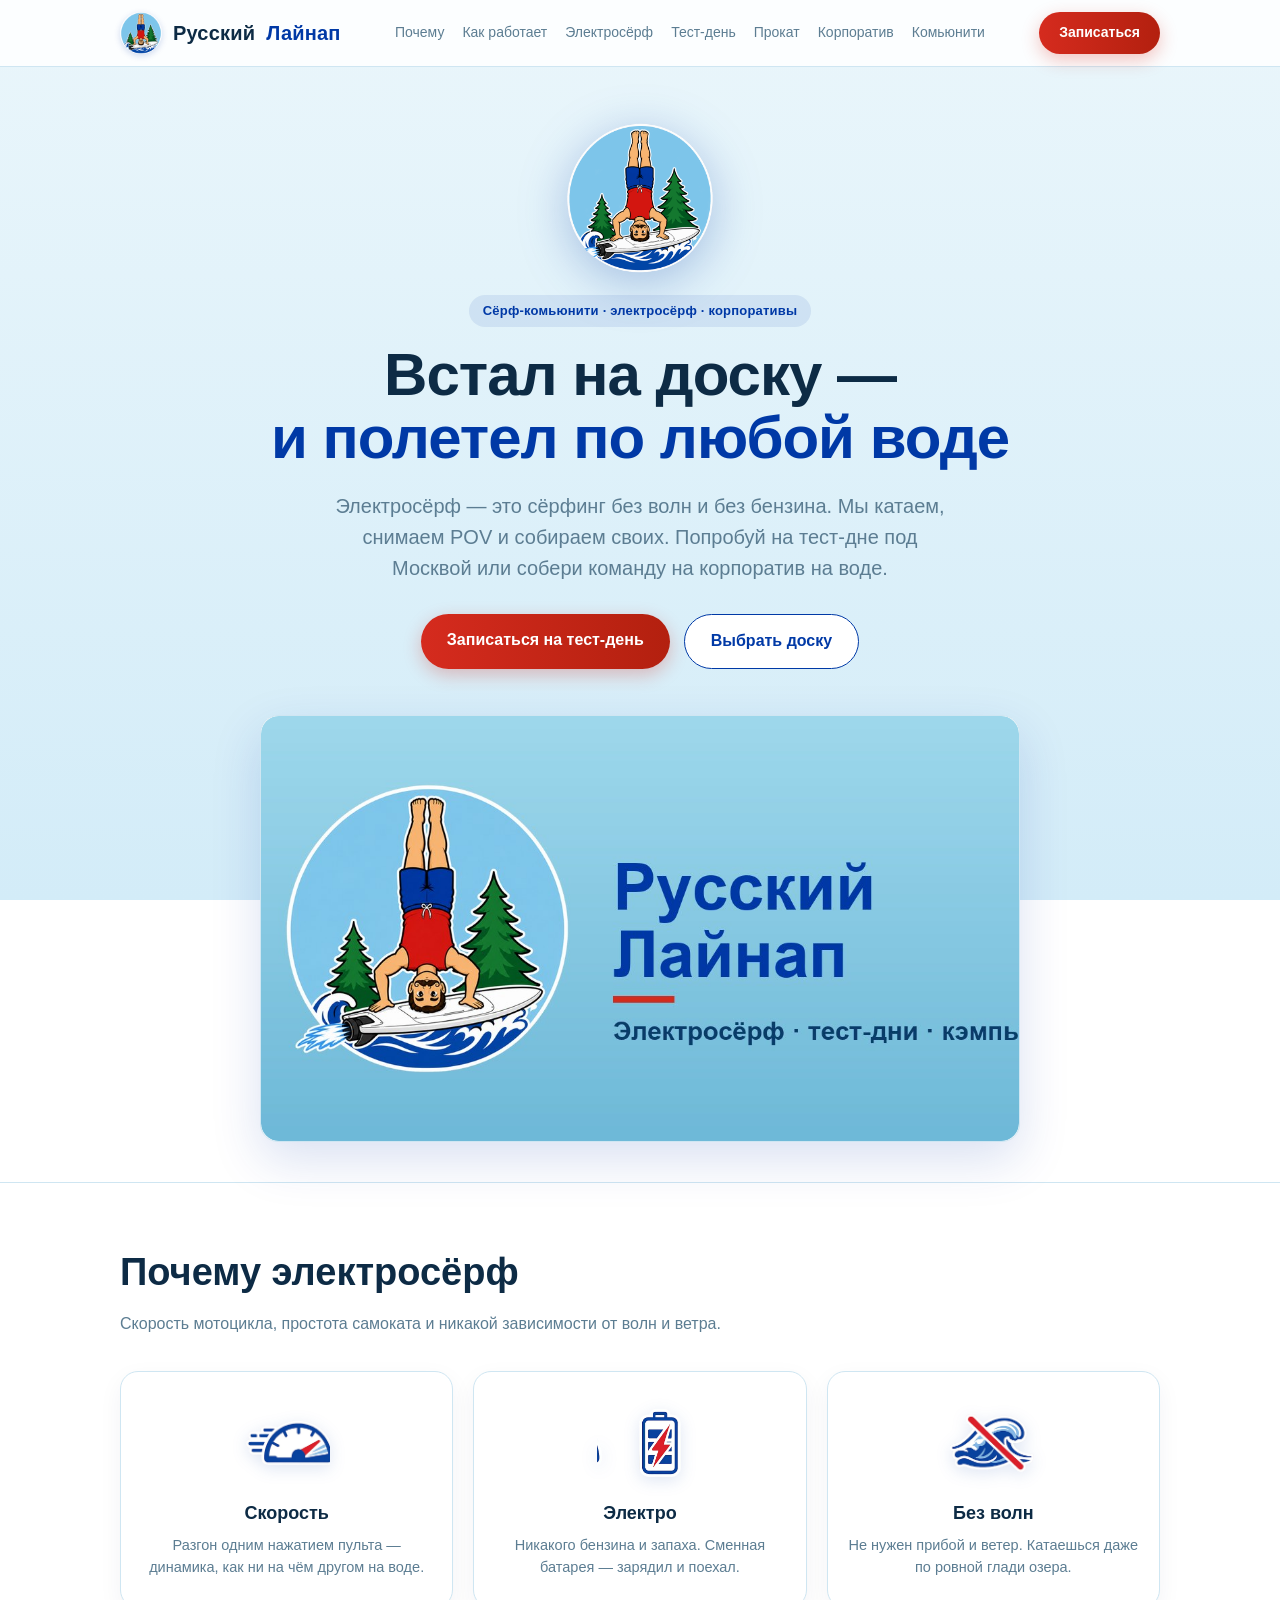
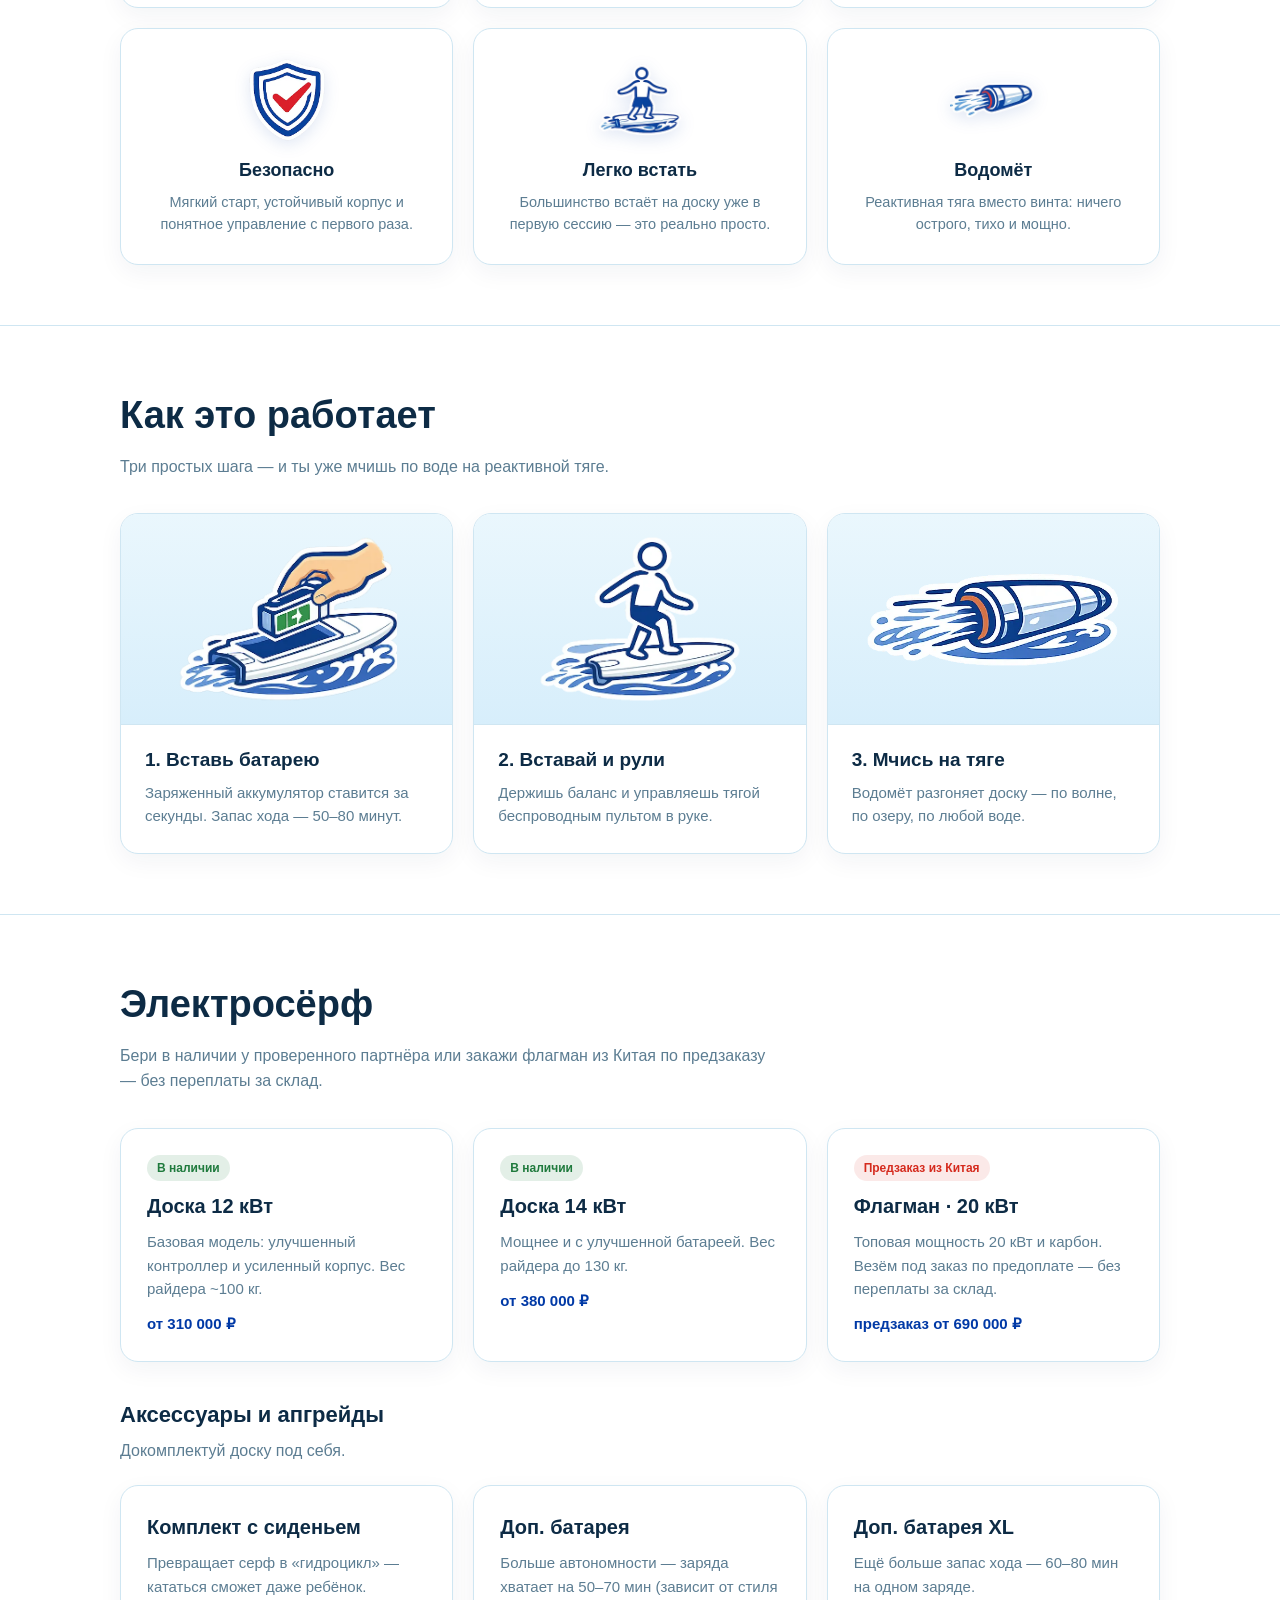
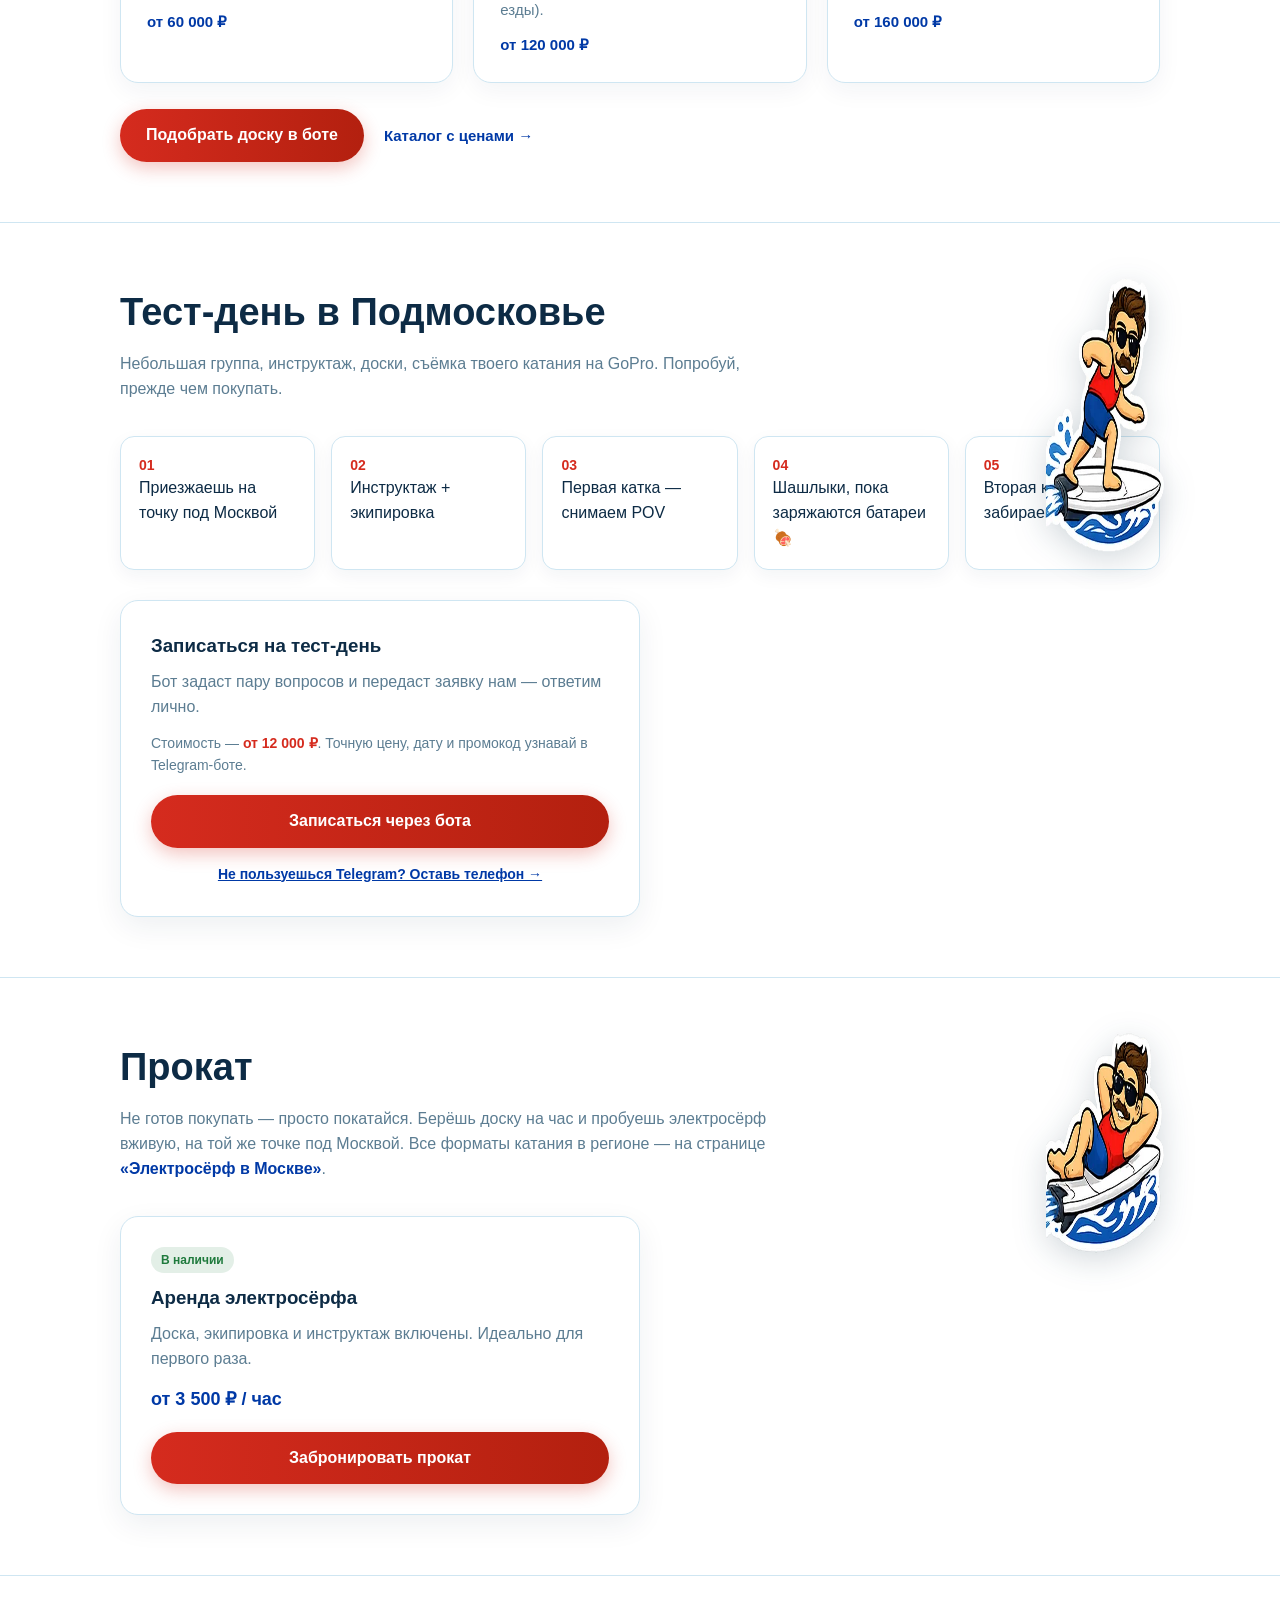
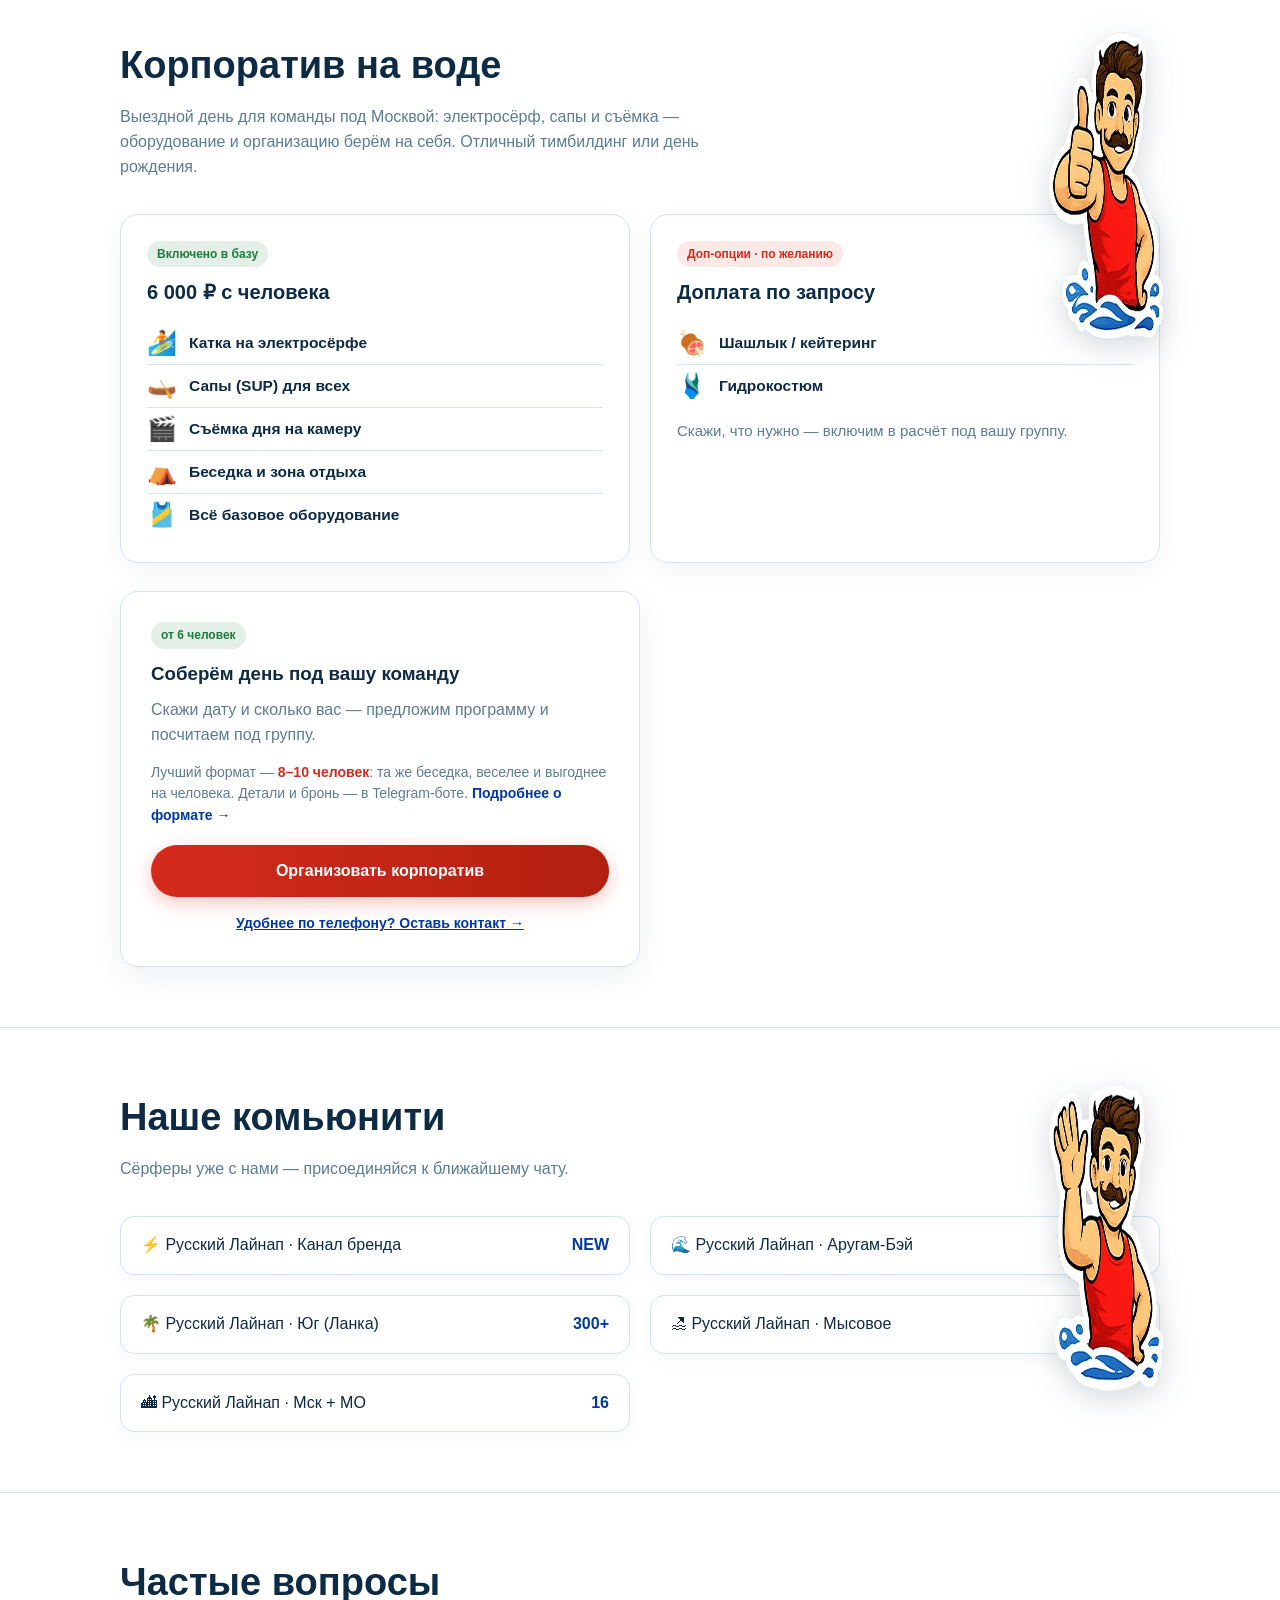
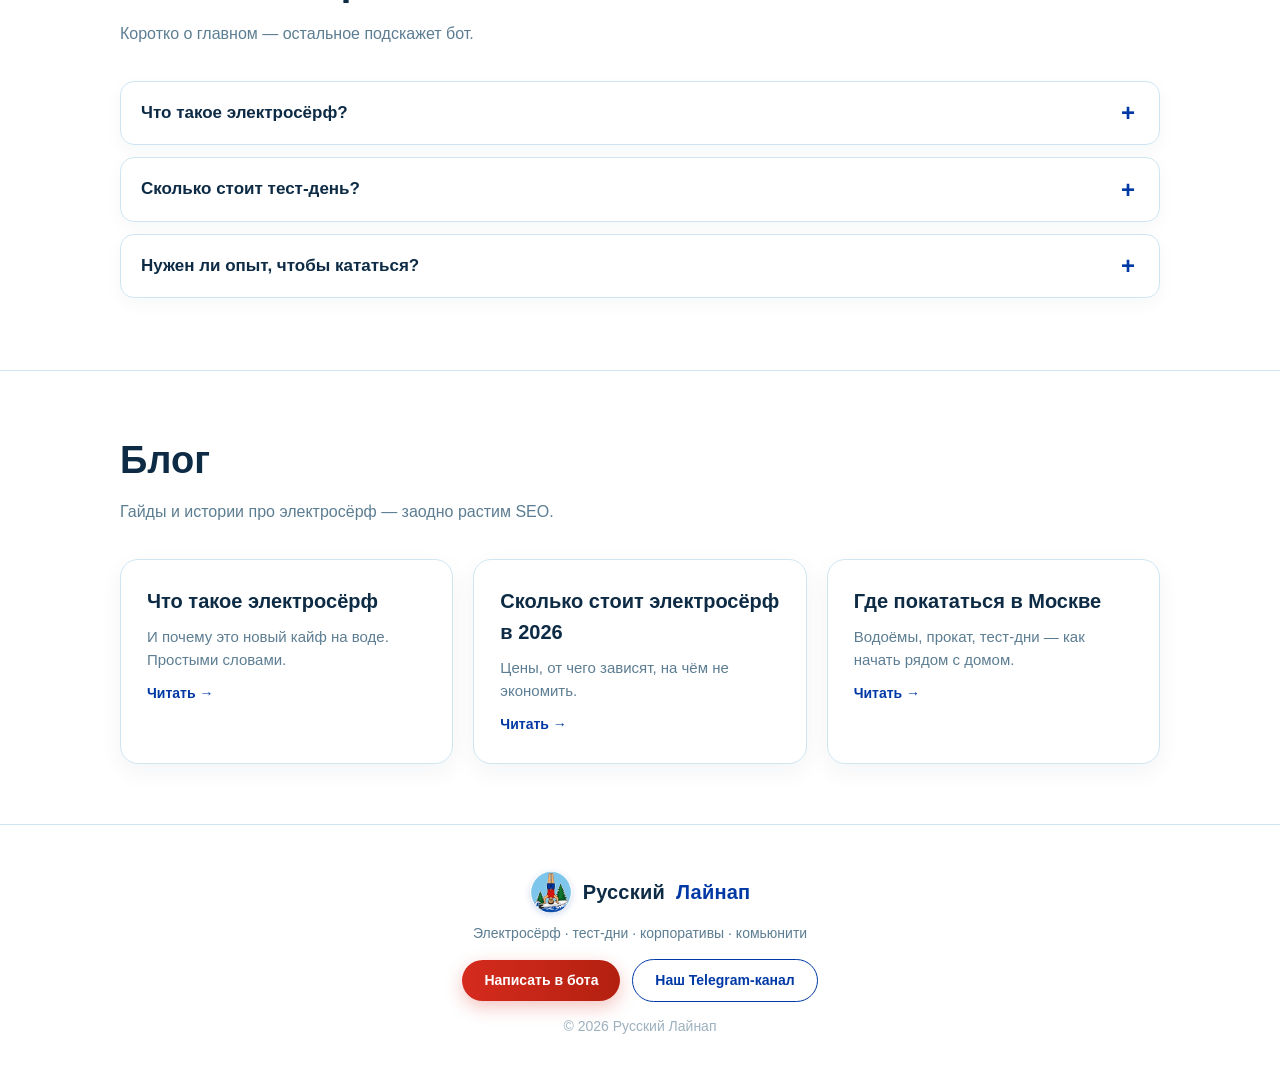
==== index.html @ 0227b6a4 "SEO: interlink new landing pages from homepage and blog, add them to sitemap Co-Authored-By: Claude " ====
<!DOCTYPE html>
<html lang="ru">
<head>
<meta charset="UTF-8">
<meta name="viewport" content="width=device-width, initial-scale=1.0">
<title>Русский Лайнап — электросёрф, прокат и тест-дни под Москвой</title>
<meta name="description" content="Электросёрф без волн и бензина: тест-день и прокат под Москвой, покупка и предзаказ, корпоратив на воде. Попробуй, прежде чем покупать.">
<link rel="canonical" href="https://russianlineup.ru/">
<meta name="theme-color" content="#7EC8E3">
<meta name="google-site-verification" content="jm0NBVkx726iV0Ienl0tde-vKCa-hTenAI0FXeKmfH4" />
<meta name="yandex-verification" content="3e35af2d4be7e9be" />
<link rel="icon" type="image/png" sizes="256x256" href="/favicon.png">
<link rel="apple-touch-icon" href="/apple-touch-icon.png">

<!-- Open Graph -->
<meta property="og:type" content="website">
<meta property="og:title" content="Русский Лайнап — электросёрф и тест-дни под Москвой">
<meta property="og:description" content="Электросёрф без волн и бензина: тест-день, прокат, покупка и корпоратив на воде под Москвой. Своё комьюнити.">
<meta property="og:url" content="https://russianlineup.ru/">
<meta property="og:image" content="https://russianlineup.ru/og-cover.jpg">
<meta property="og:image:alt" content="Русский Лайнап — первая в мире стойка на голове на электросёрфе (first headstand on electric surfboard)">
<meta name="twitter:card" content="summary_large_image">

<!-- Schema.org (JSON-LD): организация, доски с ценами, услуги. Цены = видимым на странице (FED-263) -->
<script type="application/ld+json">
{
  "@context": "https://schema.org",
  "@graph": [
    {
      "@type": ["Organization", "SportsActivityLocation"],
      "@id": "https://russianlineup.ru/#org",
      "name": "Русский Лайнап",
      "url": "https://russianlineup.ru/",
      "image": "https://russianlineup.ru/og-cover.jpg",
      "logo": {"@type": "ImageObject", "url": "https://russianlineup.ru/logo-mascot.png"},
      "areaServed": ["Москва", "Московская область"],
      "sameAs": [
        "https://t.me/russianlineup",
        "https://t.me/russian_lineup_msk_mo",
        "https://t.me/surf_arugambay",
        "https://t.me/surflanka_ug",
        "https://t.me/russian_lineup_misovoe",
        "https://instagram.com/fedrbodr",
        "https://www.linkedin.com/in/dmitry-fedorenko/"
      ]
    },
    {
      "@type": "WebSite",
      "@id": "https://russianlineup.ru/#website",
      "url": "https://russianlineup.ru/",
      "name": "Русский Лайнап",
      "inLanguage": "ru",
      "publisher": {"@id": "https://russianlineup.ru/#org"}
    },
    {
      "@type": "Product",
      "name": "Электросёрф · доска 12 кВт",
      "description": "Базовая модель: улучшенный контроллер и усиленный корпус. Вес райдера ~100 кг.",
      "image": "https://russianlineup.ru/og-cover.jpg",
      "url": "https://russianlineup.ru/#esurf",
      "offers": {
        "@type": "Offer",
        "price": "310000",
        "priceCurrency": "RUB",
        "availability": "https://schema.org/InStock",
        "url": "https://russianlineup.ru/#esurf",
        "seller": {"@id": "https://russianlineup.ru/#org"}
      }
    },
    {
      "@type": "Product",
      "name": "Электросёрф · доска 14 кВт",
      "description": "Мощнее и с улучшенной батареей. Вес райдера до 130 кг.",
      "image": "https://russianlineup.ru/og-cover.jpg",
      "url": "https://russianlineup.ru/#esurf",
      "offers": {
        "@type": "Offer",
        "price": "380000",
        "priceCurrency": "RUB",
        "availability": "https://schema.org/InStock",
        "url": "https://russianlineup.ru/#esurf",
        "seller": {"@id": "https://russianlineup.ru/#org"}
      }
    },
    {
      "@type": "Product",
      "name": "Электросёрф · флагман 20 кВт",
      "description": "Топовая мощность 20 кВт и карбон. Предзаказ по предоплате — без переплаты за склад.",
      "image": "https://russianlineup.ru/og-cover.jpg",
      "url": "https://russianlineup.ru/#esurf",
      "offers": {
        "@type": "Offer",
        "price": "690000",
        "priceCurrency": "RUB",
        "availability": "https://schema.org/PreOrder",
        "url": "https://russianlineup.ru/#esurf",
        "seller": {"@id": "https://russianlineup.ru/#org"}
      }
    },
    {
      "@type": "Service",
      "name": "Тест-день на электросёрфе",
      "description": "Небольшая группа, инструктаж, доски, съёмка катания на GoPro. Точка под Москвой.",
      "provider": {"@id": "https://russianlineup.ru/#org"},
      "areaServed": "Москва и Московская область",
      "url": "https://russianlineup.ru/#testday",
      "offers": {
        "@type": "Offer",
        "price": "12000",
        "priceCurrency": "RUB",
        "url": "https://russianlineup.ru/#testday"
      }
    },
    {
      "@type": "Service",
      "name": "Прокат электросёрфа",
      "description": "Аренда электросёрфа на час: доска, экипировка и инструктаж включены.",
      "provider": {"@id": "https://russianlineup.ru/#org"},
      "areaServed": "Москва и Московская область",
      "url": "https://russianlineup.ru/#rent",
      "offers": {
        "@type": "Offer",
        "priceSpecification": {
          "@type": "UnitPriceSpecification",
          "price": "3500",
          "priceCurrency": "RUB",
          "unitText": "час"
        },
        "url": "https://russianlineup.ru/#rent"
      }
    },
    {
      "@type": "FAQPage",
      "mainEntity": [
        {
          "@type": "Question",
          "name": "Что такое электросёрф?",
          "acceptedAnswer": {
            "@type": "Answer",
            "text": "Электросёрф — это доска с электромотором и водомётом: она едет сама, без волн, ветра и бензина. Скорость регулируешь пультом в руке, а встать на неё получается у большинства уже в первую сессию."
          }
        },
        {
          "@type": "Question",
          "name": "Сколько стоит тест-день?",
          "acceptedAnswer": {
            "@type": "Answer",
            "text": "Тест-день стоит от 12 000 ₽: инструктаж, экипировка, несколько заездов и съёмка твоего катания на GoPro. Точную цену, дату и промокод подскажет наш Telegram-бот."
          }
        },
        {
          "@type": "Question",
          "name": "Нужен ли опыт, чтобы кататься?",
          "acceptedAnswer": {
            "@type": "Answer",
            "text": "Нет, опыт не нужен. Мягкий старт, устойчивая доска и инструктор рядом — девять из десяти новичков встают в полный рост в первый же день. Права тоже не нужны."
          }
        }
      ]
    },
    {
      "@type": "Service",
      "name": "Корпоратив на воде",
      "description": "Выездной день для команды под Москвой: электросёрф, сапы, съёмка, беседка. От 6 человек.",
      "provider": {"@id": "https://russianlineup.ru/#org"},
      "areaServed": "Москва и Московская область",
      "url": "https://russianlineup.ru/#corporate",
      "offers": {
        "@type": "Offer",
        "priceSpecification": {
          "@type": "UnitPriceSpecification",
          "price": "6000",
          "priceCurrency": "RUB",
          "unitText": "человек"
        },
        "url": "https://russianlineup.ru/#corporate"
      }
    }
  ]
}
</script>

<!-- Event тест-дня: РАСКОММЕНТИРОВАТЬ, когда появятся реальные даты (заменить [startDate]/[endDate],
     формат ISO: 2026-07-19T10:00:00+03:00). Без дат разметка невалидна — потому выключена.
<script type="application/ld+json">
{
  "@context": "https://schema.org",
  "@type": "Event",
  "name": "Тест-день на электросёрфе · Подмосковье",
  "description": "Небольшая группа, инструктаж, доски, съёмка катания на GoPro. Попробуй электросёрф, прежде чем покупать.",
  "startDate": "[startDate]",
  "endDate": "[endDate]",
  "eventAttendanceMode": "https://schema.org/OfflineEventAttendanceMode",
  "eventStatus": "https://schema.org/EventScheduled",
  "location": {
    "@type": "Place",
    "name": "Точка под Москвой",
    "address": {"@type": "PostalAddress", "addressRegion": "Московская область", "addressCountry": "RU"}
  },
  "image": "https://russianlineup.ru/og-cover.jpg",
  "organizer": {"@id": "https://russianlineup.ru/#org"},
  "offers": {
    "@type": "Offer",
    "price": "12000",
    "priceCurrency": "RUB",
    "availability": "https://schema.org/InStock",
    "url": "https://russianlineup.ru/#testday"
  }
}
</script>
-->

<!-- ⚙️ КОНФИГ: заменить значения на реальные (см. CONTENT_TODO.md) -->
<script>
window.SITE_CONFIG = {
  botUsername: "RussianLineupBot",   // @username бота без @
  ymCounterId: 110157768,        // ID счётчика Яндекс.Метрики
  ga4Id: "G-6XY6XFGE6H"          // Measurement ID GA4
};
</script>

<!-- Яндекс.Метрика (приоритет для РФ/СНГ) — грузится только с реальным ID -->
<script type="text/javascript">
(function(){
  var id = (window.SITE_CONFIG||{}).ymCounterId;
  if(!id || id === 99999999) return; // плейсхолдер — не инициализируем
  (function(m,e,t,r,i,k,a){m[i]=m[i]||function(){(m[i].a=m[i].a||[]).push(arguments)};
  m[i].l=1*new Date();for(var j=0;j<document.scripts.length;j++){if(document.scripts[j].src===r){return;}}
  k=e.createElement(t),a=e.getElementsByTagName(t)[0],k.async=1,k.src=r,a.parentNode.insertBefore(k,a)})
  (window,document,"script","https://mc.yandex.ru/metrika/tag.js","ym");
  ym(id,"init",{clickmap:true,trackLinks:true,accurateTrackBounce:true,webvisor:true});
})();
</script>

<!-- Google Analytics 4 — грузится только с реальным Measurement ID -->
<script>
window.dataLayer=window.dataLayer||[];function gtag(){dataLayer.push(arguments);}
(function(){
  var id = (window.SITE_CONFIG||{}).ga4Id;
  if(!id || id.indexOf("G-")!==0 || id === "G-XXXXXXXXXX") return; // плейсхолдер — не грузим
  var s=document.createElement("script");
  s.async=true; s.src="https://www.googletagmanager.com/gtag/js?id="+id;
  document.head.appendChild(s);
  gtag("js",new Date()); gtag("config",id);
})();
</script>

<style>
  :root{
    /* Фирменная палитра «Русский Лайнап» */
    --sky:#7EC8E3;        /* голубой фон бренда */
    --brand:#0039A6;      /* синий бренд */
    --cta:#D52B1E;        /* красный CTA */
    --cta2:#b3200f;       /* красный (hover) */
    --green:#1F7A3D;      /* ёлки/природа */
    --bg:#eaf6fb; --bg2:#d3ecf8;      /* светлый фон страницы */
    --surface:#ffffff; --card:#ffffff;
    --line:#cfe6f2;       /* светло-голубые границы */
    --txt:#0d2b45;        /* тёмно-синие чернила */
    --muted:#5c7d92;      /* приглушённый текст */
    --warn:#c77400;
    --radius:18px;
  }
  *{box-sizing:border-box;margin:0;padding:0}
  body{font-family:-apple-system,BlinkMacSystemFont,"Segoe UI",Roboto,Helvetica,Arial,sans-serif;
    background:linear-gradient(180deg,var(--bg),var(--bg2));background-attachment:fixed;
    color:var(--txt);line-height:1.55;-webkit-font-smoothing:antialiased}
  a{color:inherit;text-decoration:none}
  img{max-width:100%;display:block}
  .wrap{max-width:1080px;margin:0 auto;padding:0 20px}
  .btn{display:inline-block;background:linear-gradient(90deg,var(--cta),var(--cta2));color:#fff;
    font-weight:700;padding:14px 26px;border-radius:999px;border:none;cursor:pointer;font-size:16px;
    box-shadow:0 6px 18px rgba(213,43,30,.28);transition:.2s}
  .btn:hover{transform:translateY(-2px);box-shadow:0 10px 24px rgba(213,43,30,.34)}
  .btn.ghost{background:#fff;color:var(--brand);border:1.5px solid var(--brand);box-shadow:none}
  .btn.ghost:hover{background:var(--brand);color:#fff}
  .tag{display:inline-block;font-size:13px;color:var(--brand);background:rgba(0,57,166,.09);
    padding:6px 14px;border-radius:999px;margin-bottom:16px;font-weight:700;letter-spacing:.2px}
  nav{position:sticky;top:0;z-index:50;background:rgba(255,255,255,.86);backdrop-filter:blur(10px);
    border-bottom:1px solid var(--line)}
  nav .wrap{display:flex;align-items:center;justify-content:space-between;gap:22px;height:66px}
  .logo{display:inline-flex;align-items:center;gap:11px;font-weight:800;font-size:20px;letter-spacing:.2px;color:var(--txt)}
  .logo img{width:42px;height:42px;border-radius:50%;display:block;box-shadow:0 2px 6px rgba(0,57,166,.18)}
  .logo span{color:var(--brand)}
  .navlinks{display:flex;gap:18px;font-size:14px;color:var(--muted);font-weight:500;white-space:nowrap}
  .navlinks a:hover{color:var(--brand)}
  @media(max-width:900px){.navlinks{display:none}}
  .hero{padding:56px 0 40px;text-align:center}
  .hero-badge{width:150px;height:150px;margin:0 auto 22px;border-radius:50%;display:block;
    filter:drop-shadow(0 10px 24px rgba(0,57,166,.28))}
  .hero h1{font-size:clamp(34px,6vw,60px);line-height:1.05;font-weight:800;letter-spacing:-1px}
  .hero h1 span{color:var(--brand)}
  .hero p{color:var(--muted);font-size:clamp(16px,2.4vw,20px);max-width:620px;margin:22px auto 30px}
  .cta-row{display:flex;gap:14px;justify-content:center;flex-wrap:wrap}
  .video{position:relative;margin:46px auto 0;max-width:760px;aspect-ratio:16/9;border-radius:var(--radius);
    border:1px solid var(--line);background:#fff;overflow:hidden;box-shadow:0 18px 50px rgba(0,57,166,.15)}
  .video iframe,.video video{width:100%;height:100%;border:0;border-radius:var(--radius);object-fit:cover;display:block}
  .video-cta{display:flex;gap:14px;justify-content:center;flex-wrap:wrap;margin:18px auto 0}
  .vbtn{display:inline-flex;align-items:center;gap:8px;font-weight:700;font-size:15px;padding:11px 20px;
    border-radius:999px;border:1px solid var(--line);background:#fff;transition:.2s}
  .vbtn:hover{border-color:var(--brand)}
  .vbtn.yt{background:#ff0000;color:#fff;border-color:#ff0000}
  .vbtn.yt:hover{filter:brightness(1.1)}
  .vbtn.vk{background:#0077ff;color:#fff;border-color:#0077ff}
  .vbtn.vk:hover{filter:brightness(1.1)}
  section{padding:60px 0;border-top:1px solid var(--line)}
  .sec-head{position:relative}
  h2{font-size:clamp(26px,4vw,38px);font-weight:800;margin-bottom:10px}
  .sub{color:var(--muted);max-width:660px;margin-bottom:34px}
  .grid{display:grid;gap:20px}
  .g2{grid-template-columns:repeat(2,1fr)} .g3{grid-template-columns:repeat(3,1fr)}
  @media(max-width:760px){.g2,.g3{grid-template-columns:1fr}}
  .card{background:var(--card);border:1px solid var(--line);border-radius:var(--radius);padding:26px;
    box-shadow:0 8px 24px rgba(13,43,69,.05)}
  .card h3{font-size:20px;margin-bottom:8px}
  .card p{color:var(--muted);font-size:15px}
  .price{font-size:15px;color:var(--brand);font-weight:800;margin-top:12px}
  a.blog-card{display:block;color:inherit;transition:.2s}
  a.blog-card:hover{border-color:var(--brand);transform:translateY(-2px);box-shadow:0 12px 30px rgba(0,57,166,.12)}
  a.blog-card .more{display:inline-block;margin-top:12px;color:var(--brand);font-weight:700;font-size:14px}
  .badge{font-size:12px;font-weight:700;padding:4px 10px;border-radius:999px;display:inline-block;margin-bottom:10px}
  .badge.stock{background:rgba(31,122,61,.12);color:var(--green)}
  .badge.pre{background:rgba(213,43,30,.1);color:var(--cta)}
  /* Что входит — компактный список */
  .incl{display:flex;align-items:center;gap:12px;background:var(--card);border:1px solid var(--line);
    border-radius:14px;padding:15px 18px;font-weight:600;font-size:15.5px;
    box-shadow:0 6px 18px rgba(13,43,69,.04)}
  .incl .em{font-size:26px;line-height:1;flex:none}
  /* Пакет корпоратива: карточки «включено» / «доп-опции» */
  .plist{list-style:none;margin:14px 0 0}
  .plist li{display:flex;align-items:center;gap:12px;padding:9px 0;font-weight:600;font-size:15.5px;
    border-bottom:1px solid var(--line)}
  .plist li:last-child{border-bottom:0}
  .plist .em{font-size:24px;line-height:1;flex:none}
  .pack-note{margin-top:12px;font-size:14px;color:var(--muted)}
  /* Почему электросёрф — иконки */
  .feat{text-align:center;padding:28px 20px}
  .feat img{width:86px;height:86px;object-fit:contain;margin:0 auto 14px;display:block;
    filter:drop-shadow(0 4px 8px rgba(0,57,166,.12))}
  .feat h3{font-size:18px;margin-bottom:6px}
  .feat p{color:var(--muted);font-size:14.5px}
  /* Как это работает — иллюстрации */
  .how{overflow:hidden;padding:0 0 24px}
  .how .illo{background:linear-gradient(180deg,#eaf7fd,#d7eefb);display:flex;align-items:center;justify-content:center;
    padding:20px;border-bottom:1px solid var(--line)}
  .how .illo img{width:100%;max-width:260px;height:170px;object-fit:contain}
  .how .body{padding:20px 24px 26px}
  .how .body h3{font-size:19px;margin-bottom:6px}
  .how .body p{color:var(--muted);font-size:15px}
  .steps{display:grid;grid-template-columns:repeat(5,1fr);gap:16px;margin-bottom:30px}
  @media(max-width:760px){.steps{grid-template-columns:1fr 1fr}}
  .step{background:var(--card);border:1px solid var(--line);border-radius:14px;padding:18px;
    box-shadow:0 6px 18px rgba(13,43,69,.05)}
  .step .n{color:var(--cta);font-weight:800;font-size:14px}
  .cta-box{background:var(--card);border:1px solid var(--line);border-radius:var(--radius);padding:30px;max-width:520px;
    box-shadow:0 10px 30px rgba(13,43,69,.07)}
  .promo{margin-top:14px;font-size:14px;color:var(--muted)}
  .promo b{color:var(--cta)}
  /* Fallback-заявка без Telegram (FED-262) */
  .alt-lead{margin-top:14px;text-align:center}
  .alt-toggle{background:none;border:none;color:var(--brand);font-weight:600;font-size:14px;
    cursor:pointer;padding:0;text-decoration:underline;font-family:inherit}
  .alt-toggle:hover{color:var(--cta)}
  .lead-form{display:none;margin-top:14px;gap:10px;text-align:left}
  .lead-form.open{display:grid}
  .lead-form input,.lead-form textarea{width:100%;padding:11px 14px;border:1px solid var(--line);
    border-radius:10px;font:inherit;font-size:15px;color:var(--txt);background:#fff}
  .lead-form input:focus,.lead-form textarea:focus{outline:none;border-color:var(--brand)}
  .lead-form .hp{position:absolute;left:-9999px;height:0;width:0;padding:0;border:0;overflow:hidden}
  .form-ok{color:var(--green);font-weight:700;margin-top:12px}
  .form-note{font-size:14px;color:var(--cta)}
  .form-note a{color:var(--brand);font-weight:700;text-decoration:underline}
  .comm a{display:flex;align-items:center;justify-content:space-between;background:var(--card);
    border:1px solid var(--line);border-radius:14px;padding:16px 20px;transition:.2s;box-shadow:0 6px 18px rgba(13,43,69,.04)}
  .comm a:hover{border-color:var(--brand);transform:translateY(-1px)}
  .comm .count{color:var(--brand);font-weight:800}
  /* FAQ */
  .faq-item{background:var(--card);border:1px solid var(--line);border-radius:14px;
    padding:4px 20px;margin-bottom:12px;box-shadow:0 6px 18px rgba(13,43,69,.04)}
  .faq-item summary{cursor:pointer;font-weight:700;font-size:17px;padding:14px 0;
    list-style:none;position:relative;padding-right:34px}
  .faq-item summary::-webkit-details-marker{display:none}
  .faq-item summary::after{content:"+";position:absolute;right:4px;top:50%;transform:translateY(-50%);
    color:var(--brand);font-size:24px;font-weight:800;line-height:1}
  .faq-item[open] summary::after{content:"–"}
  .faq-item p{color:var(--muted);padding:0 0 16px;margin:0}
  /* Стикеры-акценты */
  .sticker{position:absolute;pointer-events:none;filter:drop-shadow(0 8px 16px rgba(13,43,69,.18));z-index:1}
  .sticker.right{right:-6px;top:-10px;width:120px}
  @media(max-width:900px){.sticker{display:none}}
  footer{padding:46px 0;border-top:1px solid var(--line);color:var(--muted);font-size:14px;text-align:center}
  footer .logo{justify-content:center;margin-bottom:10px}
</style>
</head>
<body>

<nav><div class="wrap">
  <div class="logo"><img src="/logo-mascot.png" alt="Русский Лайнап — маскот: стойка на голове на электросёрфе" width="42" height="42">Русский <span>Лайнап</span></div>
  <div class="navlinks">
    <a href="#why">Почему</a>
    <a href="#how">Как работает</a>
    <a href="#esurf">Электросёрф</a>
    <a href="#testday">Тест-день</a>
    <a href="#rent">Прокат</a>
    <a href="#corporate">Корпоратив</a>
    <a href="#community">Комьюнити</a>
  </div>
  <a href="#" class="btn js-bot" data-src="nav" style="padding:10px 20px;font-size:14px">Записаться</a>
</div></nav>

<header class="hero"><div class="wrap">
  <img class="hero-badge" src="/logo-mascot.png" alt="Русский Лайнап — маскот: стойка на голове на электросёрфе (first headstand on electric surfboard)" width="150" height="150">
  <div class="tag">Сёрф-комьюнити · электросёрф · корпоративы</div>
  <h1>Встал на доску —<br><span>и полетел по любой воде</span></h1>
  <p>Электросёрф — это сёрфинг без волн и без бензина. Мы катаем, снимаем POV и собираем своих. Попробуй на тест-дне под Москвой или собери команду на корпоратив на воде.</p>
  <div class="cta-row">
    <a href="#" class="btn js-bot" data-src="hero_testday">Записаться на тест-день</a>
    <a href="#esurf" class="btn ghost">Выбрать доску</a>
  </div>
  <!-- Hero-видео: самохостинг MP4-луп (работает везде, в т.ч. в РФ без VPN).
       Готово к видео — положи файл hero.mp4 в корень репозитория, луп заведётся сам.
       Пока файла нет, показывается постер-лого. -->
  <div class="video">
    <video poster="/og-cover.jpg" autoplay muted loop playsinline preload="metadata"
           aria-label="Русский Лайнап — первая в мире стойка на голове на электросёрфе (first headstand on electric surfboard)">
      <source src="/hero.mp4" type="video/mp4">
    </video>
  </div>
  <!-- Полная версия ролика — отдельными кнопками (трафик на каналы, ничего не ломается у РФ).
       Раскомментировать и подставить реальные ссылки на канал YouTube и видео/клип VK:
  <div class="video-cta">
    <a class="vbtn yt" href="ССЫЛКА_YOUTUBE" target="_blank" rel="noopener">▶ Смотреть на YouTube</a>
    <a class="vbtn vk" href="ССЫЛКА_VK" target="_blank" rel="noopener">Смотреть в VK Video</a>
  </div>
  -->

</div></header>

<section id="why"><div class="wrap">
  <h2>Почему электросёрф</h2>
  <p class="sub">Скорость мотоцикла, простота самоката и никакой зависимости от волн и ветра.</p>
  <div class="grid g3">
    <div class="card feat">
      <img src="/assets/feat-speed.webp" alt="Скорость катания на электросёрфе" loading="lazy" width="360" height="199">
      <h3>Скорость</h3>
      <p>Разгон одним нажатием пульта — динамика, как ни на чём другом на воде.</p>
    </div>
    <div class="card feat">
      <img src="/assets/feat-battery.webp" alt="Сменная батарея электросёрфа" loading="lazy" width="342" height="288">
      <h3>Электро</h3>
      <p>Никакого бензина и запаха. Сменная батарея — зарядил и поехал.</p>
    </div>
    <div class="card feat">
      <img src="/assets/feat-nowaves.webp" alt="Электросёрфу не нужны волны" loading="lazy" width="360" height="262">
      <h3>Без волн</h3>
      <p>Не нужен прибой и ветер. Катаешься даже по ровной глади озера.</p>
    </div>
    <div class="card feat">
      <img src="/assets/feat-safe.webp" alt="Безопасное катание на электросёрфе" loading="lazy" width="267" height="286">
      <h3>Безопасно</h3>
      <p>Мягкий старт, устойчивый корпус и понятное управление с первого раза.</p>
    </div>
    <div class="card feat">
      <img src="/assets/feat-easy.webp" alt="Легко встать на доску с первого раза" loading="lazy" width="360" height="312">
      <h3>Легко встать</h3>
      <p>Большинство встаёт на доску уже в первую сессию — это реально просто.</p>
    </div>
    <div class="card feat">
      <img src="/assets/feat-jet.webp" alt="Водомёт — реактивная тяга электросёрфа" loading="lazy" width="360" height="160">
      <h3>Водомёт</h3>
      <p>Реактивная тяга вместо винта: ничего острого, тихо и мощно.</p>
    </div>
  </div>
</div></section>

<section id="how"><div class="wrap">
  <h2>Как это работает</h2>
  <p class="sub">Три простых шага — и ты уже мчишь по воде на реактивной тяге.</p>
  <div class="grid g3">
    <div class="card how" style="padding:0">
      <div class="illo"><img src="/assets/step-1.webp" alt="Шаг 1: вставь батарею в электросёрф" loading="lazy" width="475" height="365"></div>
      <div class="body"><h3>1. Вставь батарею</h3><p>Заряженный аккумулятор ставится за секунды. Запас хода — 50–80 минут.</p></div>
    </div>
    <div class="card how" style="padding:0">
      <div class="illo"><img src="/assets/step-2.webp" alt="Шаг 2: встань на доску и управляй пультом" loading="lazy" width="466" height="383"></div>
      <div class="body"><h3>2. Вставай и рули</h3><p>Держишь баланс и управляешь тягой беспроводным пультом в руке.</p></div>
    </div>
    <div class="card how" style="padding:0">
      <div class="illo"><img src="/assets/step-3.webp" alt="Шаг 3: катание на электросёрфе на реактивной тяге" loading="lazy" width="457" height="179"></div>
      <div class="body"><h3>3. Мчись на тяге</h3><p>Водомёт разгоняет доску — по волне, по озеру, по любой воде.</p></div>
    </div>
  </div>
</div></section>

<section id="esurf"><div class="wrap">
  <h2>Электросёрф</h2>
  <p class="sub">Бери в наличии у проверенного партнёра или закажи флагман из Китая по предзаказу — без переплаты за склад.</p>
  <div class="grid g3">
    <div class="card">
      <span class="badge stock">В наличии</span>
      <h3>Доска 12 кВт</h3>
      <p>Базовая модель: улучшенный контроллер и усиленный корпус. Вес райдера ~100 кг.</p>
      <div class="price">от 310 000 ₽</div>
    </div>
    <div class="card">
      <span class="badge stock">В наличии</span>
      <h3>Доска 14 кВт</h3>
      <p>Мощнее и с улучшенной батареей. Вес райдера до 130 кг.</p>
      <div class="price">от 380 000 ₽</div>
    </div>
    <div class="card">
      <span class="badge pre">Предзаказ из Китая</span>
      <h3>Флагман · 20 кВт</h3>
      <p>Топовая мощность 20 кВт и карбон. Везём под заказ по предоплате — без переплаты за склад.</p>
      <div class="price">предзаказ от 690 000 ₽</div>
    </div>
  </div>

  <h3 style="margin:36px 0 6px;font-size:22px;font-weight:800">Аксессуары и апгрейды</h3>
  <p class="sub" style="margin-bottom:22px">Докомплектуй доску под себя.</p>
  <div class="grid g3">
    <div class="card">
      <h3>Комплект с сиденьем</h3>
      <p>Превращает серф в «гидроцикл» — кататься сможет даже ребёнок.</p>
      <div class="price">от 60 000 ₽</div>
    </div>
    <div class="card">
      <h3>Доп. батарея</h3>
      <p>Больше автономности — заряда хватает на 50–70 мин (зависит от стиля езды).</p>
      <div class="price">от 120 000 ₽</div>
    </div>
    <div class="card">
      <h3>Доп. батарея XL</h3>
      <p>Ещё больше запас хода — 60–80 мин на одном заряде.</p>
      <div class="price">от 160 000 ₽</div>
    </div>
  </div>
  <div class="cta-row" style="justify-content:flex-start;margin-top:26px;align-items:center;gap:20px">
    <a href="#" class="btn js-bot" data-src="boards">Подобрать доску в боте</a>
    <a href="/catalog.html" style="color:var(--brand);font-weight:700;font-size:15px">Каталог с ценами →</a>
  </div>
</div></section>

<section id="testday"><div class="wrap">
  <div class="sec-head">
    <img class="sticker right" src="/assets/stk-cool.webp" alt="" aria-hidden="true" loading="lazy" width="320" height="279">
    <h2>Тест-день в Подмосковье</h2>
    <p class="sub">Небольшая группа, инструктаж, доски, съёмка твоего катания на GoPro. Попробуй, прежде чем покупать.</p>
  </div>
  <div class="steps">
    <div class="step"><div class="n">01</div>Приезжаешь на точку под Москвой</div>
    <div class="step"><div class="n">02</div>Инструктаж + экипировка</div>
    <div class="step"><div class="n">03</div>Первая катка — снимаем POV</div>
    <div class="step"><div class="n">04</div>Шашлыки, пока заряжаются батареи 🍖</div>
    <div class="step"><div class="n">05</div>Вторая катка + забираешь видео</div>
  </div>
  <div class="cta-box">
    <h3>Записаться на тест-день</h3>
    <p class="sub" style="margin:10px 0 0">Бот задаст пару вопросов и передаст заявку нам — ответим лично.</p>
    <p class="promo">Стоимость — <b>от 12 000 ₽</b>. Точную цену, дату и промокод узнавай в Telegram-боте.</p>
    <a href="#" class="btn js-bot" data-src="testday" style="margin-top:18px;width:100%;text-align:center">Записаться через бота</a>
    <div class="alt-lead">
      <button type="button" class="alt-toggle">Не пользуешься Telegram? Оставь телефон →</button>
      <form class="lead-form" data-type="testday">
        <input type="text" name="website" class="hp" tabindex="-1" autocomplete="off" aria-hidden="true">
        <input type="text" name="name" placeholder="Имя" maxlength="100" autocomplete="name">
        <input type="tel" name="contact" placeholder="Телефон" required maxlength="200" autocomplete="tel">
        <textarea name="comment" placeholder="Когда хочешь приехать? (необязательно)" maxlength="500" rows="2"></textarea>
        <button type="submit" class="btn" style="width:100%">Отправить — перезвоним</button>
        <p class="form-note" hidden></p>
      </form>
    </div>
  </div>
</div></section>

<section id="rent"><div class="wrap">
  <div class="sec-head">
    <img class="sticker right" src="/assets/stk-chill.webp" alt="" aria-hidden="true" loading="lazy" width="320" height="230">
    <h2>Прокат</h2>
    <p class="sub">Не готов покупать — просто покатайся. Берёшь доску на час и пробуешь электросёрф вживую, на той же точке под Москвой. Все форматы катания в регионе — на странице <a href="/moskva.html" style="color:var(--brand);font-weight:600">«Электросёрф в Москве»</a>.</p>
  </div>
  <div class="cta-box">
    <span class="badge stock">В наличии</span>
    <h3>Аренда электросёрфа</h3>
    <p class="sub" style="margin:10px 0 14px">Доска, экипировка и инструктаж включены. Идеально для первого раза.</p>
    <div class="price" style="font-size:18px">от 3 500 ₽ / час</div>
    <a href="#" class="btn js-bot" data-src="rent" style="margin-top:18px;width:100%;text-align:center">Забронировать прокат</a>
  </div>
</div></section>

<section id="corporate"><div class="wrap">
  <div class="sec-head">
    <img class="sticker right" src="/assets/stk-thumb.webp" alt="" aria-hidden="true" loading="lazy" width="279" height="320">
    <h2>Корпоратив на воде</h2>
    <p class="sub">Выездной день для команды под Москвой: электросёрф, сапы и съёмка — оборудование и организацию берём на себя. Отличный тимбилдинг или день рождения.</p>
  </div>
  <div class="grid g2">
    <div class="card">
      <span class="badge stock">Включено в базу</span>
      <h3>6 000 ₽ с человека</h3>
      <ul class="plist">
        <li><span class="em">🏄</span>Катка на электросёрфе</li>
        <li><span class="em">🛶</span>Сапы (SUP) для всех</li>
        <li><span class="em">🎬</span>Съёмка дня на камеру</li>
        <li><span class="em">⛺</span>Беседка и зона отдыха</li>
        <li><span class="em">🎽</span>Всё базовое оборудование</li>
      </ul>
    </div>
    <div class="card">
      <span class="badge pre">Доп-опции · по желанию</span>
      <h3>Доплата по запросу</h3>
      <ul class="plist">
        <li><span class="em">🍖</span>Шашлык / кейтеринг</li>
        <li><span class="em">🩱</span>Гидрокостюм</li>
      </ul>
      <p class="pack-note">Скажи, что нужно — включим в расчёт под вашу группу.</p>
    </div>
  </div>
  <div class="cta-box" style="margin-top:28px">
    <span class="badge stock">от 6 человек</span>
    <h3>Соберём день под вашу команду</h3>
    <p class="sub" style="margin:10px 0 0">Скажи дату и сколько вас — предложим программу и посчитаем под группу.</p>
    <p class="promo">Лучший формат — <b>8–10 человек</b>: та же беседка, веселее и выгоднее на человека. Детали и бронь — в Telegram-боте. <a href="/korporativ.html" style="color:var(--brand);font-weight:600">Подробнее о формате →</a></p>
    <a href="#" class="btn js-bot" data-src="corporate" style="margin-top:18px;width:100%;text-align:center">Организовать корпоратив</a>
    <div class="alt-lead">
      <button type="button" class="alt-toggle">Удобнее по телефону? Оставь контакт →</button>
      <form class="lead-form" data-type="corporate">
        <input type="text" name="website" class="hp" tabindex="-1" autocomplete="off" aria-hidden="true">
        <input type="text" name="name" placeholder="Имя" maxlength="100" autocomplete="name">
        <input type="tel" name="contact" placeholder="Телефон" required maxlength="200" autocomplete="tel">
        <textarea name="comment" placeholder="Сколько вас и когда хотите? (необязательно)" maxlength="500" rows="2"></textarea>
        <button type="submit" class="btn" style="width:100%">Отправить — перезвоним</button>
        <p class="form-note" hidden></p>
      </form>
    </div>
  </div>
</div></section>

<!-- Серф-кэмп на Шри-Ланке — временно скрыт (вернуть перед сезоном, декабрь–март).
<section id="camp"><div class="wrap">
  <h2>Зимние кэмпы · Шри-Ланка 🏝</h2>
  <p class="sub">Декабрь–март — сезон южного берега (Велигама / Мирисса). Сёрф + электросёрф + контент + своя группа.</p>
  <div class="grid g3">
    <div class="card"><h3>Сезон</h3><p>Декабрь–март, юг Шри-Ланки — лучшее время и вода.</p></div>
    <div class="card"><h3>Что включено</h3><p>База, проживание, инвентарь, сопровождение, съёмка.</p></div>
    <div class="card"><h3>Для кого</h3><p>Сёрферы и новички, кто хочет зайти в электросёрф в тепле.</p></div>
  </div>
  <div class="cta-row" style="justify-content:flex-start;margin-top:26px">
    <a href="#" class="btn ghost js-bot" data-src="camp">Узнать о кэмпе</a>
  </div>
</div></section>
-->


<section id="community"><div class="wrap">
  <div class="sec-head">
    <img class="sticker right" src="/assets/stk-hi.webp" alt="" aria-hidden="true" loading="lazy" width="289" height="320">
    <h2>Наше комьюнити</h2>
    <p class="sub">Сёрферы уже с нами — присоединяйся к ближайшему чату.</p>
  </div>
  <div class="grid g2 comm">
    <a href="https://t.me/russianlineup" target="_blank" rel="noopener"><span>⚡ Русский Лайнап · Канал бренда</span><span class="count">NEW</span></a>
    <a href="https://t.me/surf_arugambay" target="_blank" rel="noopener"><span>🌊 Русский Лайнап · Аругам-Бэй</span><span class="count">186</span></a>
    <a href="https://t.me/surflanka_ug" target="_blank" rel="noopener"><span>🌴 Русский Лайнап · Юг (Ланка)</span><span class="count">300+</span></a>
    <a href="https://t.me/russian_lineup_misovoe" target="_blank" rel="noopener"><span>🏖 Русский Лайнап · Мысовое</span><span class="count">30+</span></a>
    <a href="https://t.me/russian_lineup_msk_mo" target="_blank" rel="noopener"><span>🏙 Русский Лайнап · Мск + МО</span><span class="count">16</span></a>
  </div>
</div></section>

<section id="faq"><div class="wrap">
  <h2>Частые вопросы</h2>
  <p class="sub">Коротко о главном — остальное подскажет бот.</p>
  <details class="faq-item">
    <summary>Что такое электросёрф?</summary>
    <p>Электросёрф — это доска с электромотором и водомётом: она едет сама, без волн, ветра и бензина. Скорость регулируешь пультом в руке, а встать на неё получается у большинства уже в первую сессию.</p>
  </details>
  <details class="faq-item">
    <summary>Сколько стоит тест-день?</summary>
    <p>Тест-день стоит от 12 000 ₽: инструктаж, экипировка, несколько заездов и съёмка твоего катания на GoPro. Точную цену, дату и промокод подскажет наш Telegram-бот.</p>
  </details>
  <details class="faq-item">
    <summary>Нужен ли опыт, чтобы кататься?</summary>
    <p>Нет, опыт не нужен. Мягкий старт, устойчивая доска и инструктор рядом — девять из десяти новичков встают в полный рост в первый же день. Права тоже не нужны.</p>
  </details>
</div></section>

<section id="blog"><div class="wrap">
  <h2>Блог</h2>
  <p class="sub">Гайды и истории про электросёрф — заодно растим SEO.</p>
  <div class="grid g3">
    <a class="card blog-card" href="/blog/chto-takoe-elektroserf.html"><h3>Что такое электросёрф</h3><p>И почему это новый кайф на воде. Простыми словами.</p><span class="more">Читать →</span></a>
    <a class="card blog-card" href="/blog/skolko-stoit-elektroserf-2026.html"><h3>Сколько стоит электросёрф в 2026</h3><p>Цены, от чего зависят, на чём не экономить.</p><span class="more">Читать →</span></a>
    <a class="card blog-card" href="/blog/gde-pokatatsya-v-moskve.html"><h3>Где покататься в Москве</h3><p>Водоёмы, прокат, тест-дни — как начать рядом с домом.</p><span class="more">Читать →</span></a>
  </div>
</div></section>

<footer><div class="wrap">
  <div class="logo"><img src="/logo-mascot.png" alt="Русский Лайнап" width="38" height="38">Русский <span>Лайнап</span></div>
  <p>Электросёрф · тест-дни · корпоративы · комьюнити</p>
  <p style="margin-top:14px">
    <a href="#" class="btn js-bot" data-src="footer" style="padding:10px 22px;font-size:14px">Написать в бота</a>
    <a href="https://t.me/russianlineup" target="_blank" rel="noopener" class="btn ghost" style="padding:10px 22px;font-size:14px;margin-left:8px">Наш Telegram-канал</a>
  </p>
  <p style="margin-top:14px;opacity:.6">© 2026 Русский Лайнап</p>
</div></footer>

<!-- Деплинк в бота с UTM + склейка через Метрика ClientID -->
<script>
(function(){
  var CFG = window.SITE_CONFIG || {};
  function sanitize(s){return String(s||"").replace(/[^A-Za-z0-9_-]/g,"").slice(0,40);}
  function botLink(src, clientId){
    var start = sanitize(src) || "site";
    if(clientId){ start += "__" + sanitize(clientId); }
    return "https://t.me/" + CFG.botUsername + "?start=" + start;
  }
  function withClientId(cb){
    var done = false, finish = function(id){ if(!done){done=true; cb(id);} };
    try{
      if(window.ym && CFG.ymCounterId){ ym(CFG.ymCounterId, "getClientID", finish); }
    }catch(e){}
    setTimeout(function(){ finish(""); }, 700); // фолбэк, если Метрика не ответила
  }
  var BOT_API = "https://ruslineup-bot-fedrbodr.amvera.io/api/token";
  function ga4ClientId(cb){
    try{
      if(window.gtag && CFG.ga4Id){ gtag('get', CFG.ga4Id, 'client_id', function(id){ cb(id||""); }); return; }
    }catch(_){}
    cb("");
  }
  document.querySelectorAll(".js-bot").forEach(function(el){
    el.addEventListener("click", function(e){
      e.preventDefault();
      var params = new URLSearchParams(window.location.search);
      var src = params.get("utm_source") || this.dataset.src || "site";
      try{ if(window.gtag) gtag("event","open_bot",{source:src}); }catch(_){}
      try{ if(window.ym && CFG.ymCounterId) ym(CFG.ymCounterId,"reachGoal","open_bot"); }catch(_){}
      withClientId(function(ymCid){
        ga4ClientId(function(gaCid){
          var payload = { ga4_cid: gaCid, ym_cid: ymCid, utm_source: src,
            utm_medium: params.get("utm_medium")||"", utm_campaign: params.get("utm_campaign")||"" };
          var done = false;
          function go(url){ if(!done){ done = true; window.location.href = url; } }
          // Фолбэк через 1.2с: если /api/token не ответил — открываем legacy-ссылку src__ymCid.
          setTimeout(function(){ go(botLink(src, ymCid)); }, 1200);
          fetch(BOT_API, {method:"POST", headers:{"Content-Type":"application/json"},
                          body: JSON.stringify(payload)})
            .then(function(r){ return r.json(); })
            .then(function(d){ if(d && d.token){ go("https://t.me/"+CFG.botUsername+"?start=tok_"+d.token); } })
            .catch(function(){ /* фолбэк сработает по таймауту */ });
        });
      });
    });
  });
})();
</script>

<!-- Просмотры секций: юзер доскроллил до оффера → view_section в GA4 + параметр визита в Метрику.
     Даёт пару «посмотрели → кликнули» по каждому офферу (гипотезы: что цепляет, а что не находят). -->
<script>
(function(){
  var CFG = window.SITE_CONFIG || {};
  if(!("IntersectionObserver" in window)) return;
  var seen = {};
  // Срабатывает, когда секция входит в среднюю полосу вьюпорта — надёжно и для очень длинных секций.
  var io = new IntersectionObserver(function(entries){
    entries.forEach(function(en){
      if(!en.isIntersecting) return;
      var id = en.target.id;
      if(!id || seen[id]) return;
      seen[id] = true;
      try{ if(window.gtag) gtag("event","view_section",{section:id}); }catch(_){}
      try{ if(window.ym && CFG.ymCounterId) ym(CFG.ymCounterId,"params",{view_section:id}); }catch(_){}
      io.unobserve(en.target);
    });
  }, {threshold:0, rootMargin:"-45% 0px -45% 0px"});
  ["why","how","esurf","testday","rent","corporate","community","faq","blog"].forEach(function(id){
    var el = document.getElementById(id);
    if(el) io.observe(el);
  });
})();
</script>

<!-- Fallback-заявка без Telegram (FED-262): форма → POST /api/lead бот-бэкенда.
     Заявка падает в те же leads + админ-чат; аналитика склеивается по client_id. -->
<script>
(function(){
  var CFG = window.SITE_CONFIG || {};
  var API = "https://ruslineup-bot-fedrbodr.amvera.io/api/lead";
  function ymCid(cb){
    var done = false, fin = function(id){ if(!done){done = true; cb(id || "");} };
    try{ if(window.ym && CFG.ymCounterId){ ym(CFG.ymCounterId, "getClientID", fin); } }catch(_){}
    setTimeout(function(){ fin(""); }, 700);
  }
  function gaCid(cb){
    try{
      if(window.gtag && CFG.ga4Id){ gtag("get", CFG.ga4Id, "client_id", function(id){ cb(id||""); }); return; }
    }catch(_){}
    cb("");
  }
  document.querySelectorAll(".alt-toggle").forEach(function(btn){
    btn.addEventListener("click", function(){
      var form = btn.parentElement.querySelector(".lead-form");
      if(form){ form.classList.toggle("open"); }
    });
  });
  document.querySelectorAll(".lead-form").forEach(function(f){
    f.addEventListener("submit", function(e){
      e.preventDefault();
      var contact = f.contact.value.trim();
      if(!contact){ f.contact.focus(); return; }
      var btn = f.querySelector("button[type=submit]");
      btn.disabled = true; btn.textContent = "Отправляем…";
      var type = f.dataset.type || "site_form";
      try{ if(window.gtag) gtag("event","lead_submit",{type:type, channel:"site_form"}); }catch(_){}
      try{ if(window.ym && CFG.ymCounterId) ym(CFG.ymCounterId,"reachGoal","lead_form"); }catch(_){}
      var params = new URLSearchParams(window.location.search);
      ymCid(function(yc){ gaCid(function(gc){
        fetch(API, {method:"POST", headers:{"Content-Type":"application/json"},
          body: JSON.stringify({
            name: f.name.value.trim(), contact: contact, comment: f.comment.value.trim(),
            type: type, website: f.website.value,
            utm_source: params.get("utm_source") || "", utm_medium: params.get("utm_medium") || "",
            utm_campaign: params.get("utm_campaign") || "", ga4_cid: gc, ym_cid: yc
          })})
          .then(function(r){ if(!r.ok) throw 0; return r.json(); })
          .then(function(){
            f.innerHTML = "<p class='form-ok'>Спасибо! Заявка у нас — перезвоним в ближайшее время 🤙</p>";
          })
          .catch(function(){
            btn.disabled = false; btn.textContent = "Отправить — перезвоним";
            var n = f.querySelector(".form-note");
            n.hidden = false;
            n.innerHTML = "Не получилось отправить — напиши нам в <a href='https://t.me/" + CFG.botUsername + "' target='_blank' rel='noopener'>Telegram</a>.";
          });
      });});
    });
  });
})();
</script>

</body>
</html>
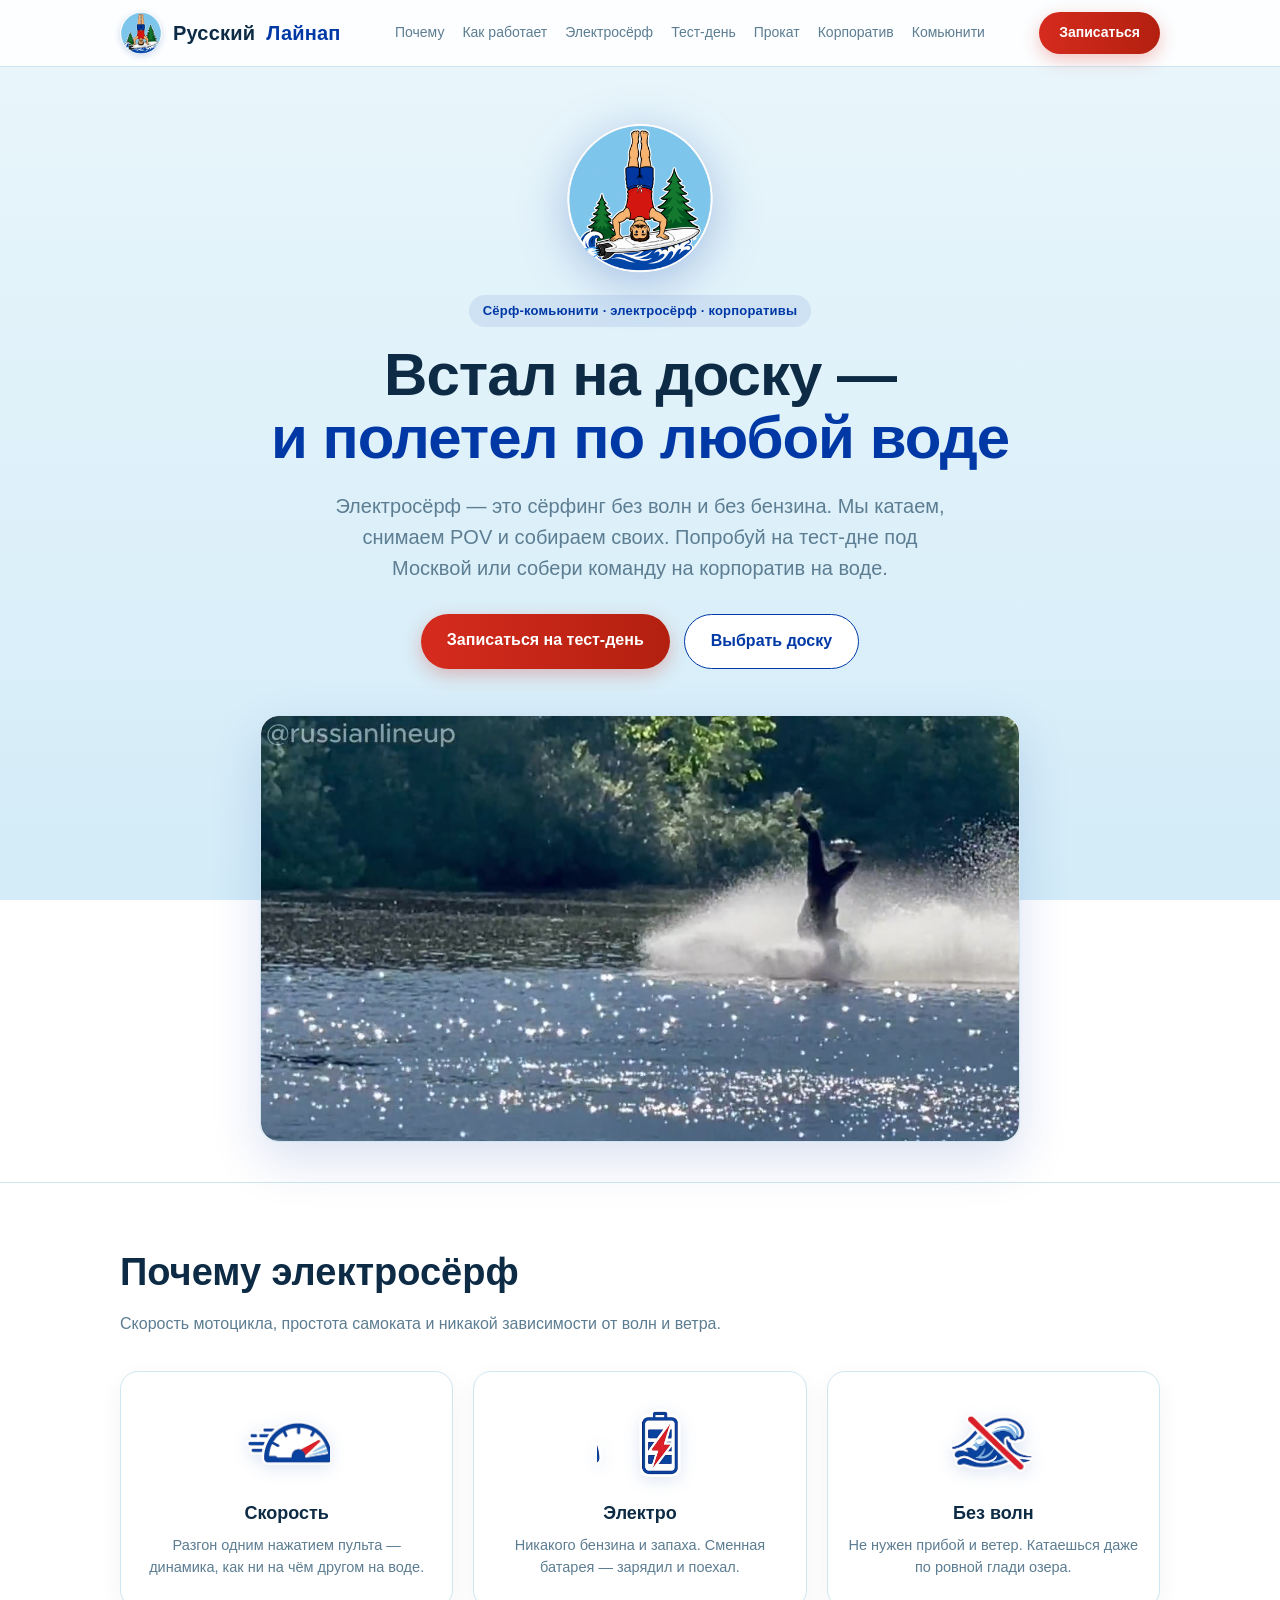
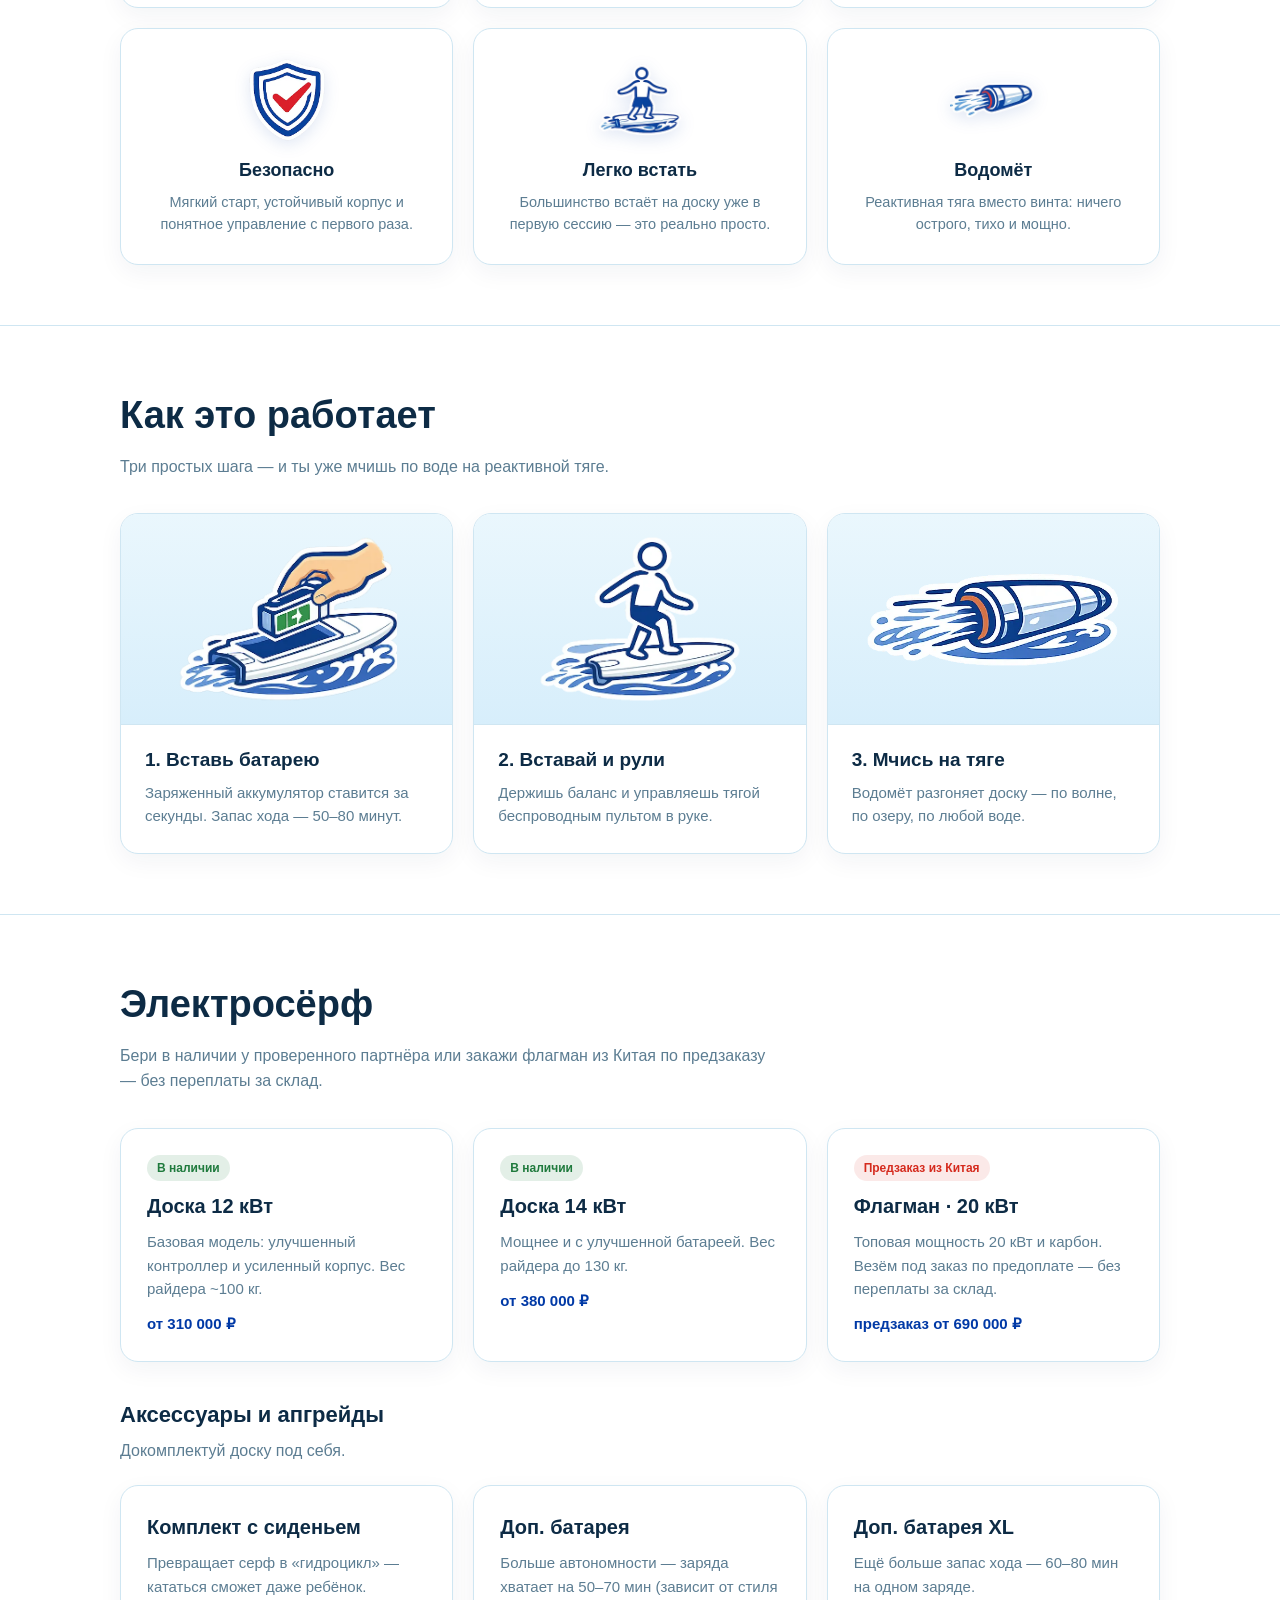
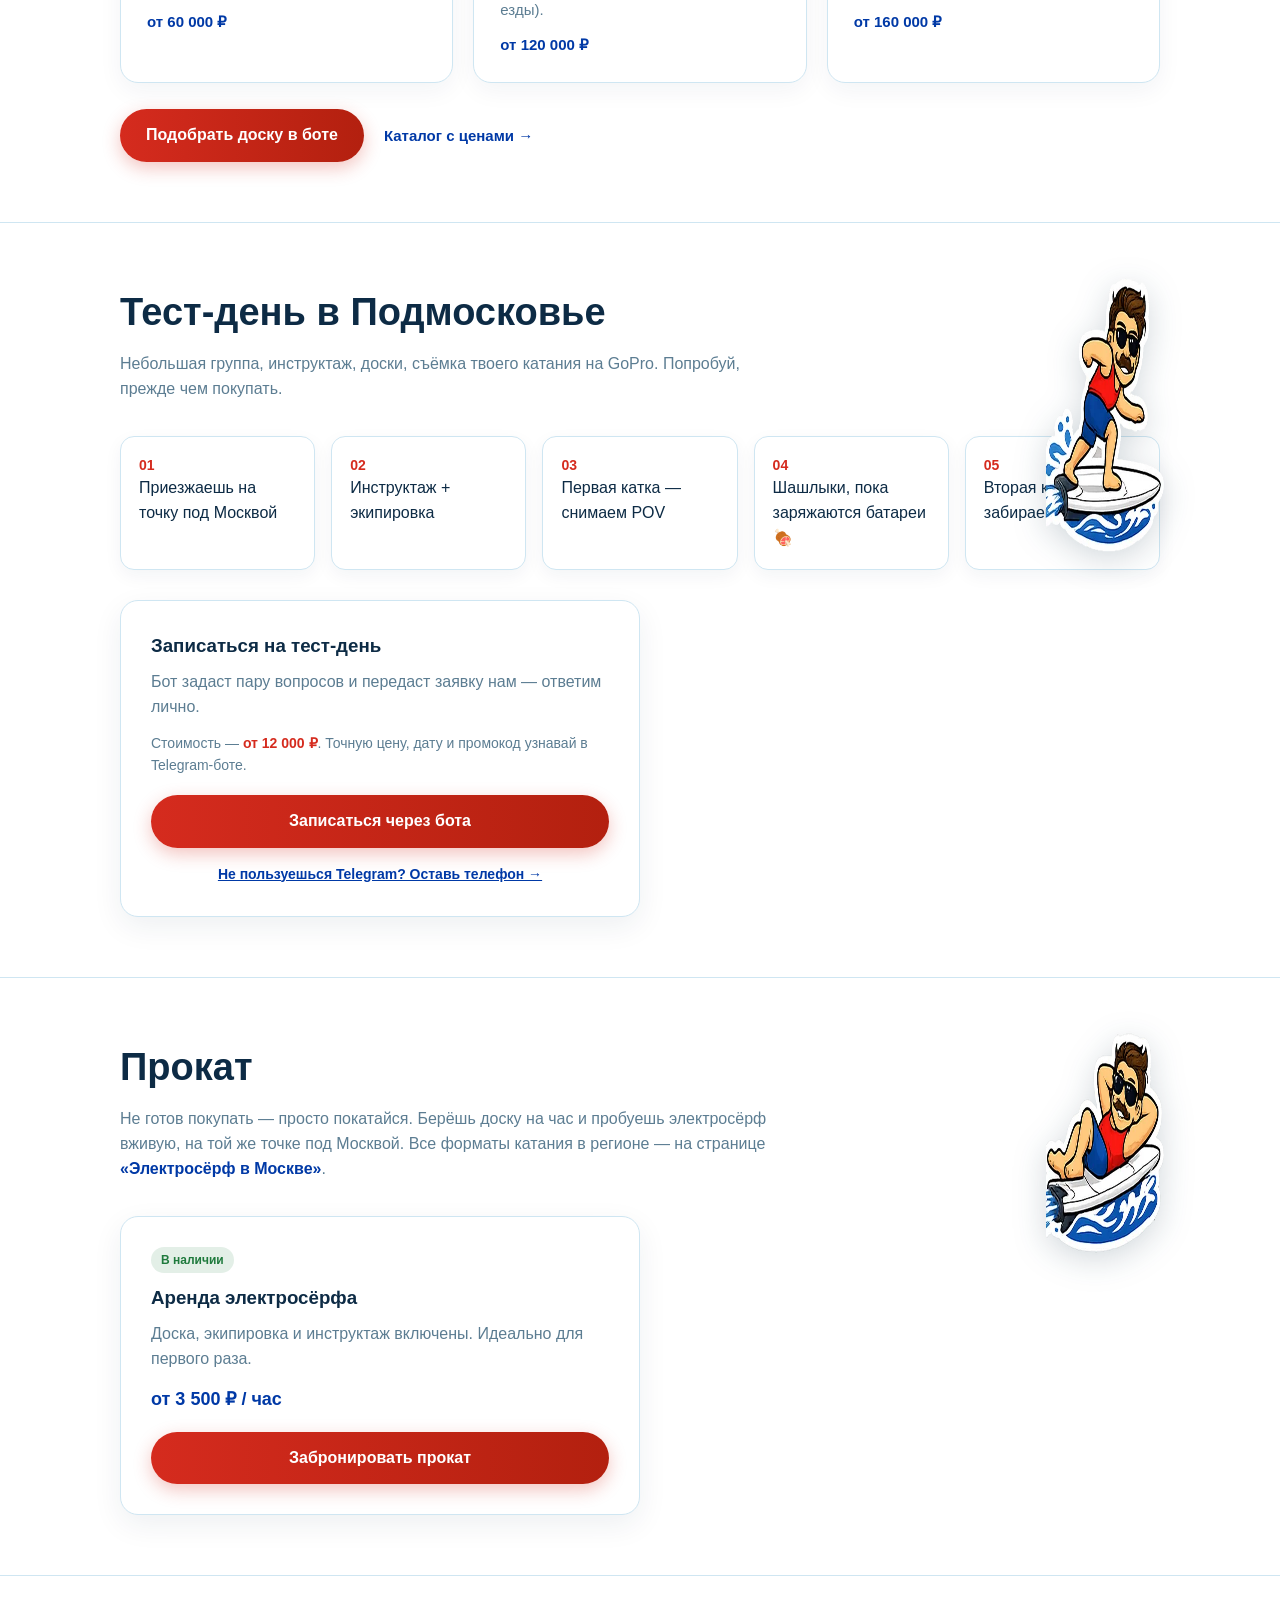
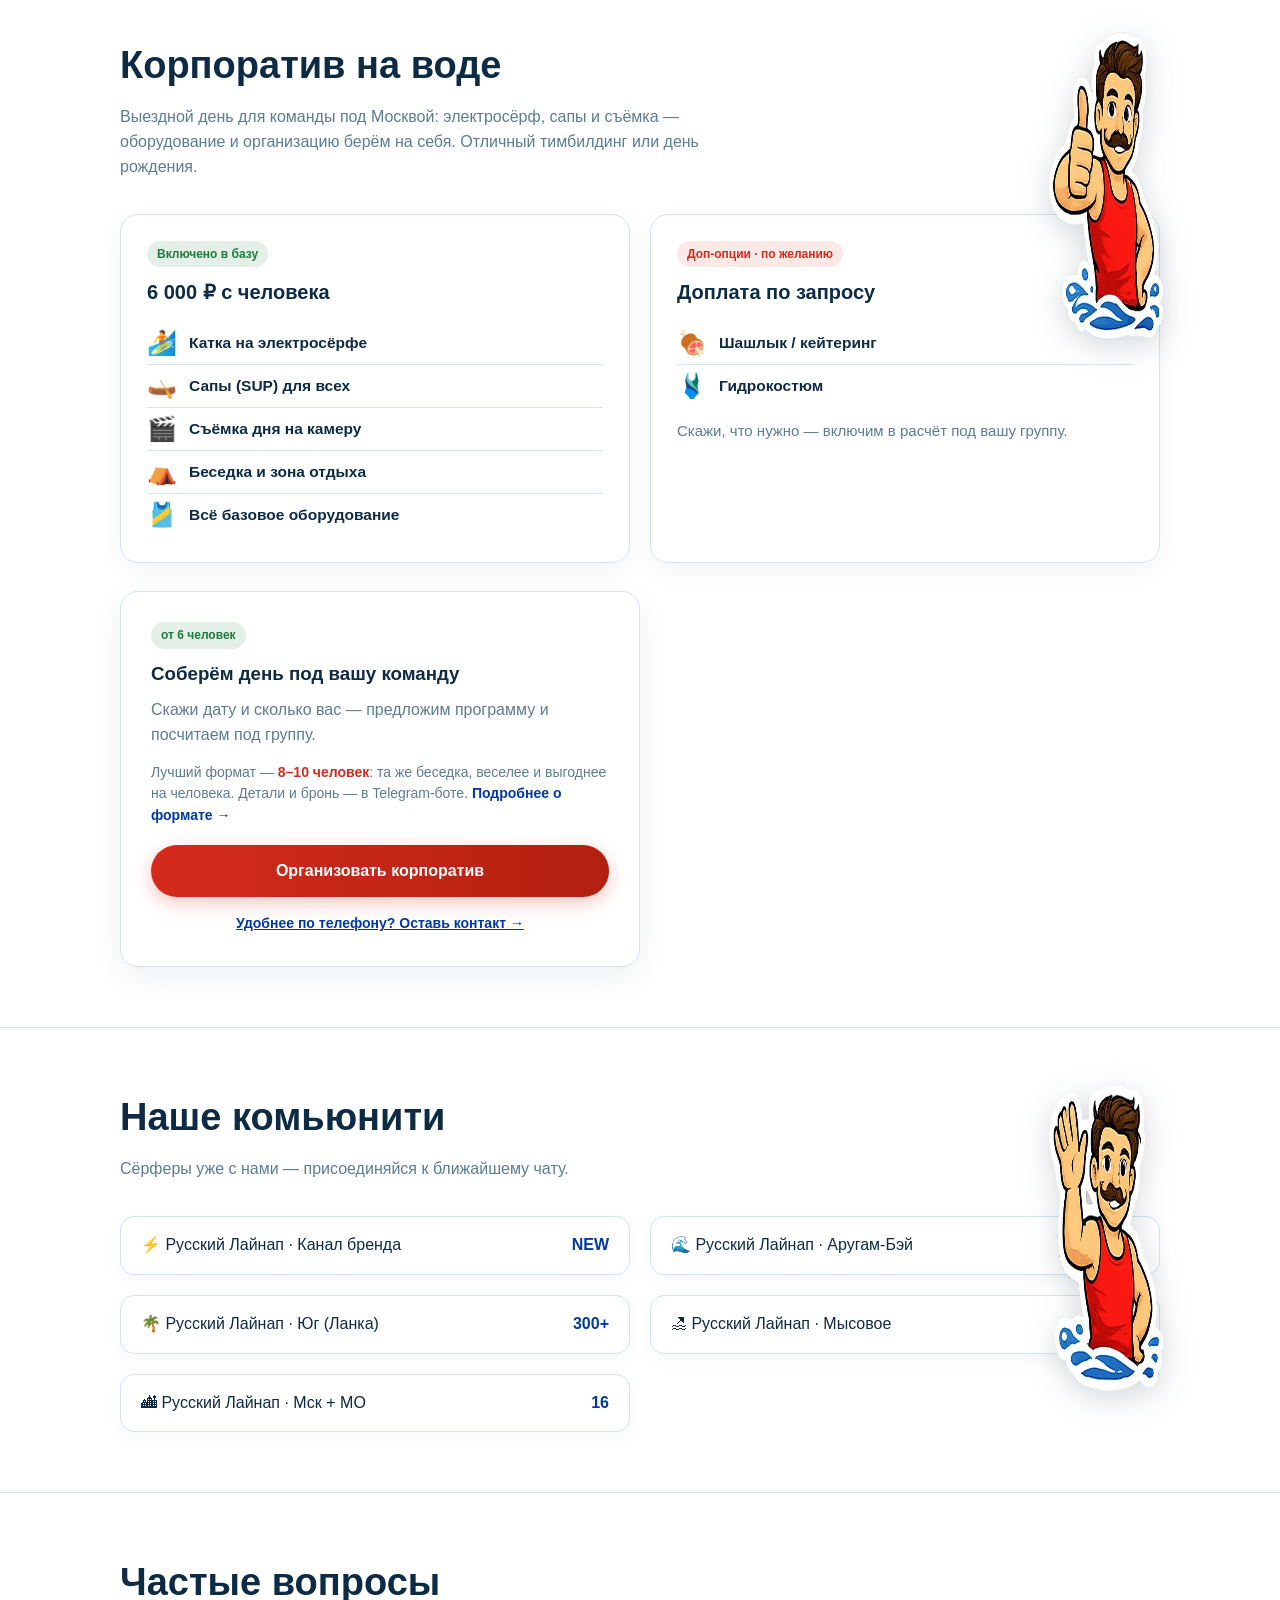
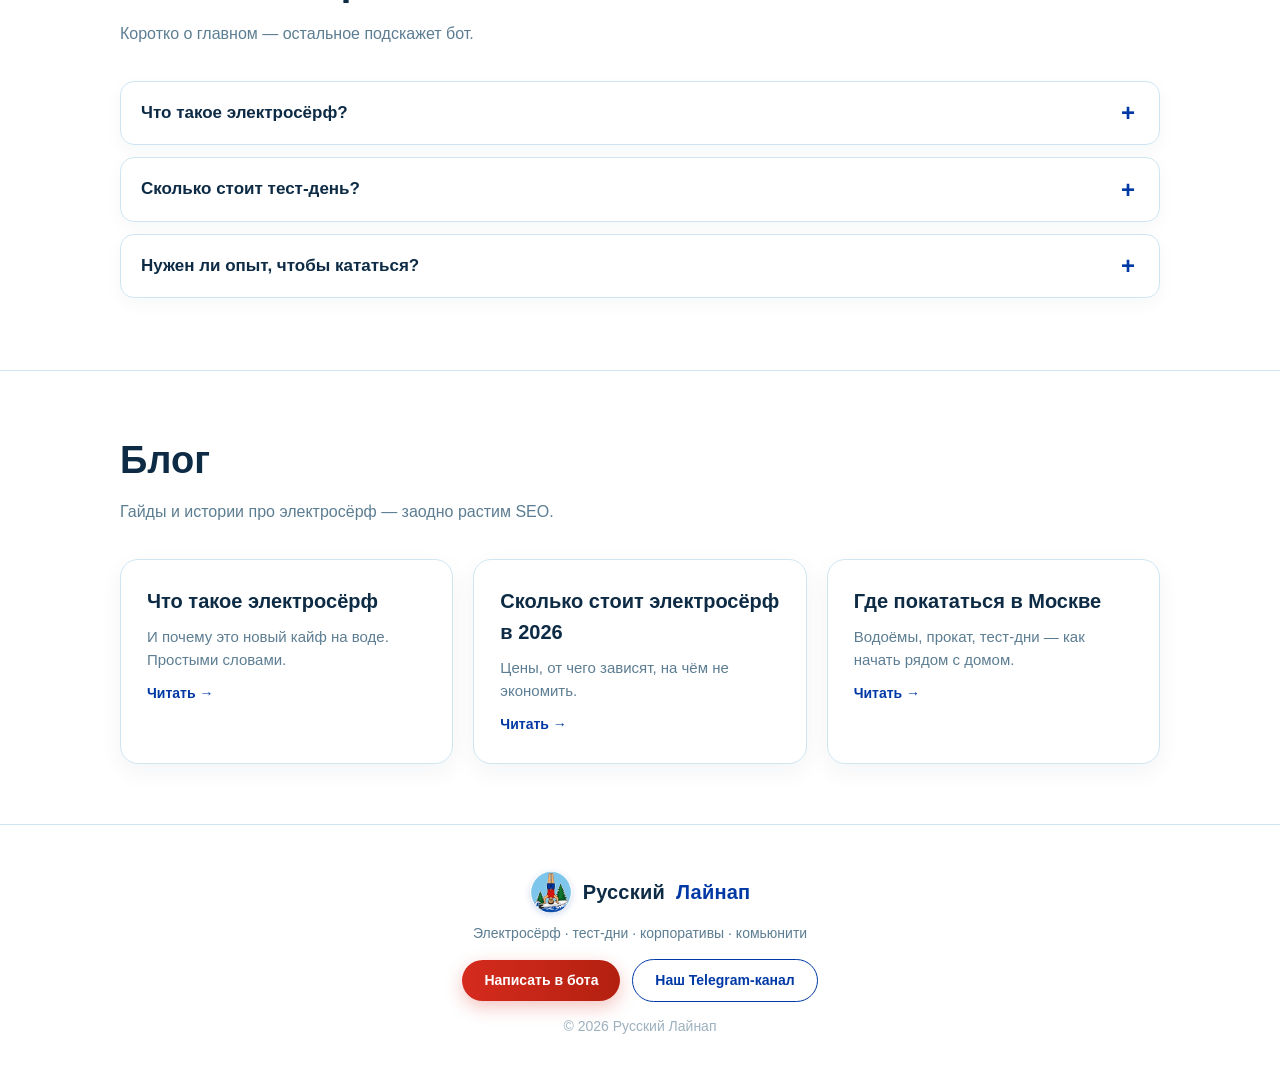
==== commit 0388e44e: "Add hero video loop (web-optimized 720p) with seamless poster frame - hero.mp4: 23s loop, 4K source " ====
--- a/index.html
+++ b/index.html
@@ -421,7 +421,7 @@
        Готово к видео — положи файл hero.mp4 в корень репозитория, луп заведётся сам.
        Пока файла нет, показывается постер-лого. -->
   <div class="video">
-    <video poster="/og-cover.jpg" autoplay muted loop playsinline preload="metadata"
+    <video poster="/hero-poster.jpg" autoplay muted loop playsinline preload="metadata"
            aria-label="Русский Лайнап — первая в мире стойка на голове на электросёрфе (first headstand on electric surfboard)">
       <source src="/hero.mp4" type="video/mp4">
     </video>
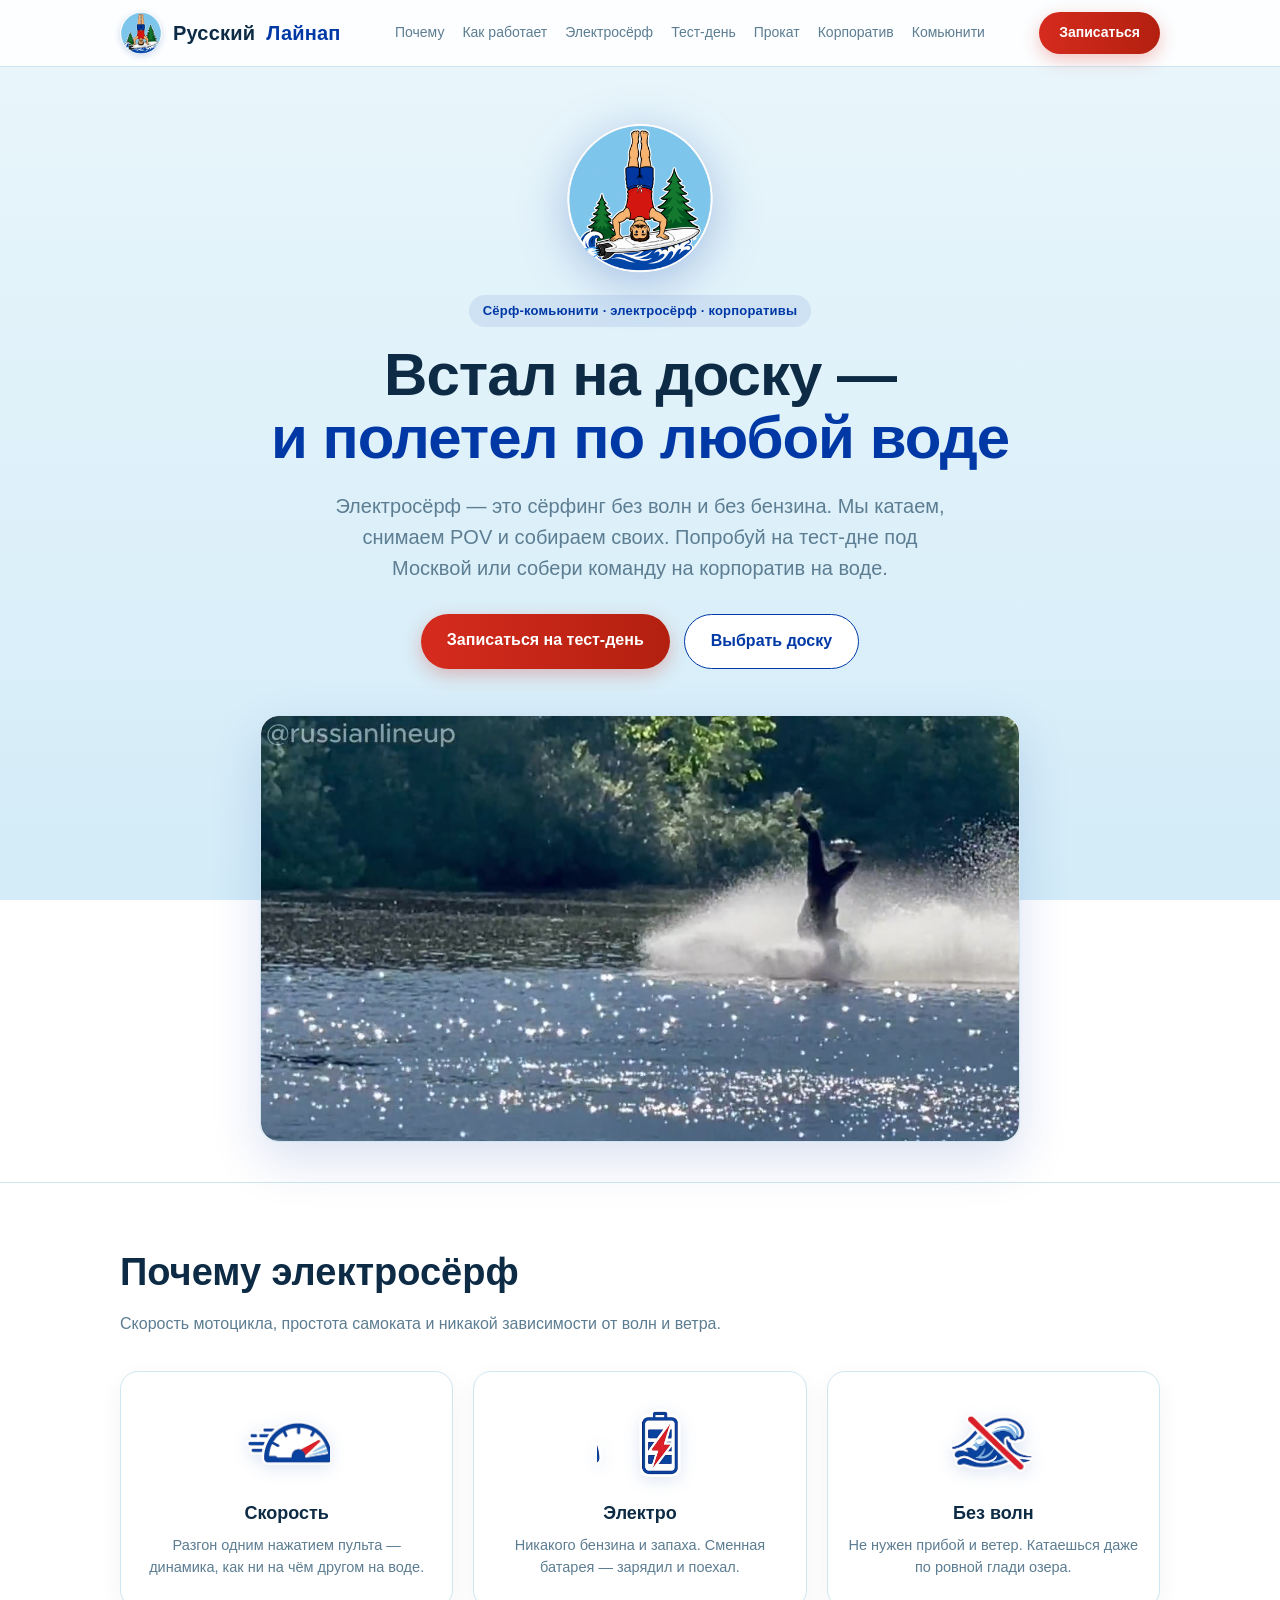
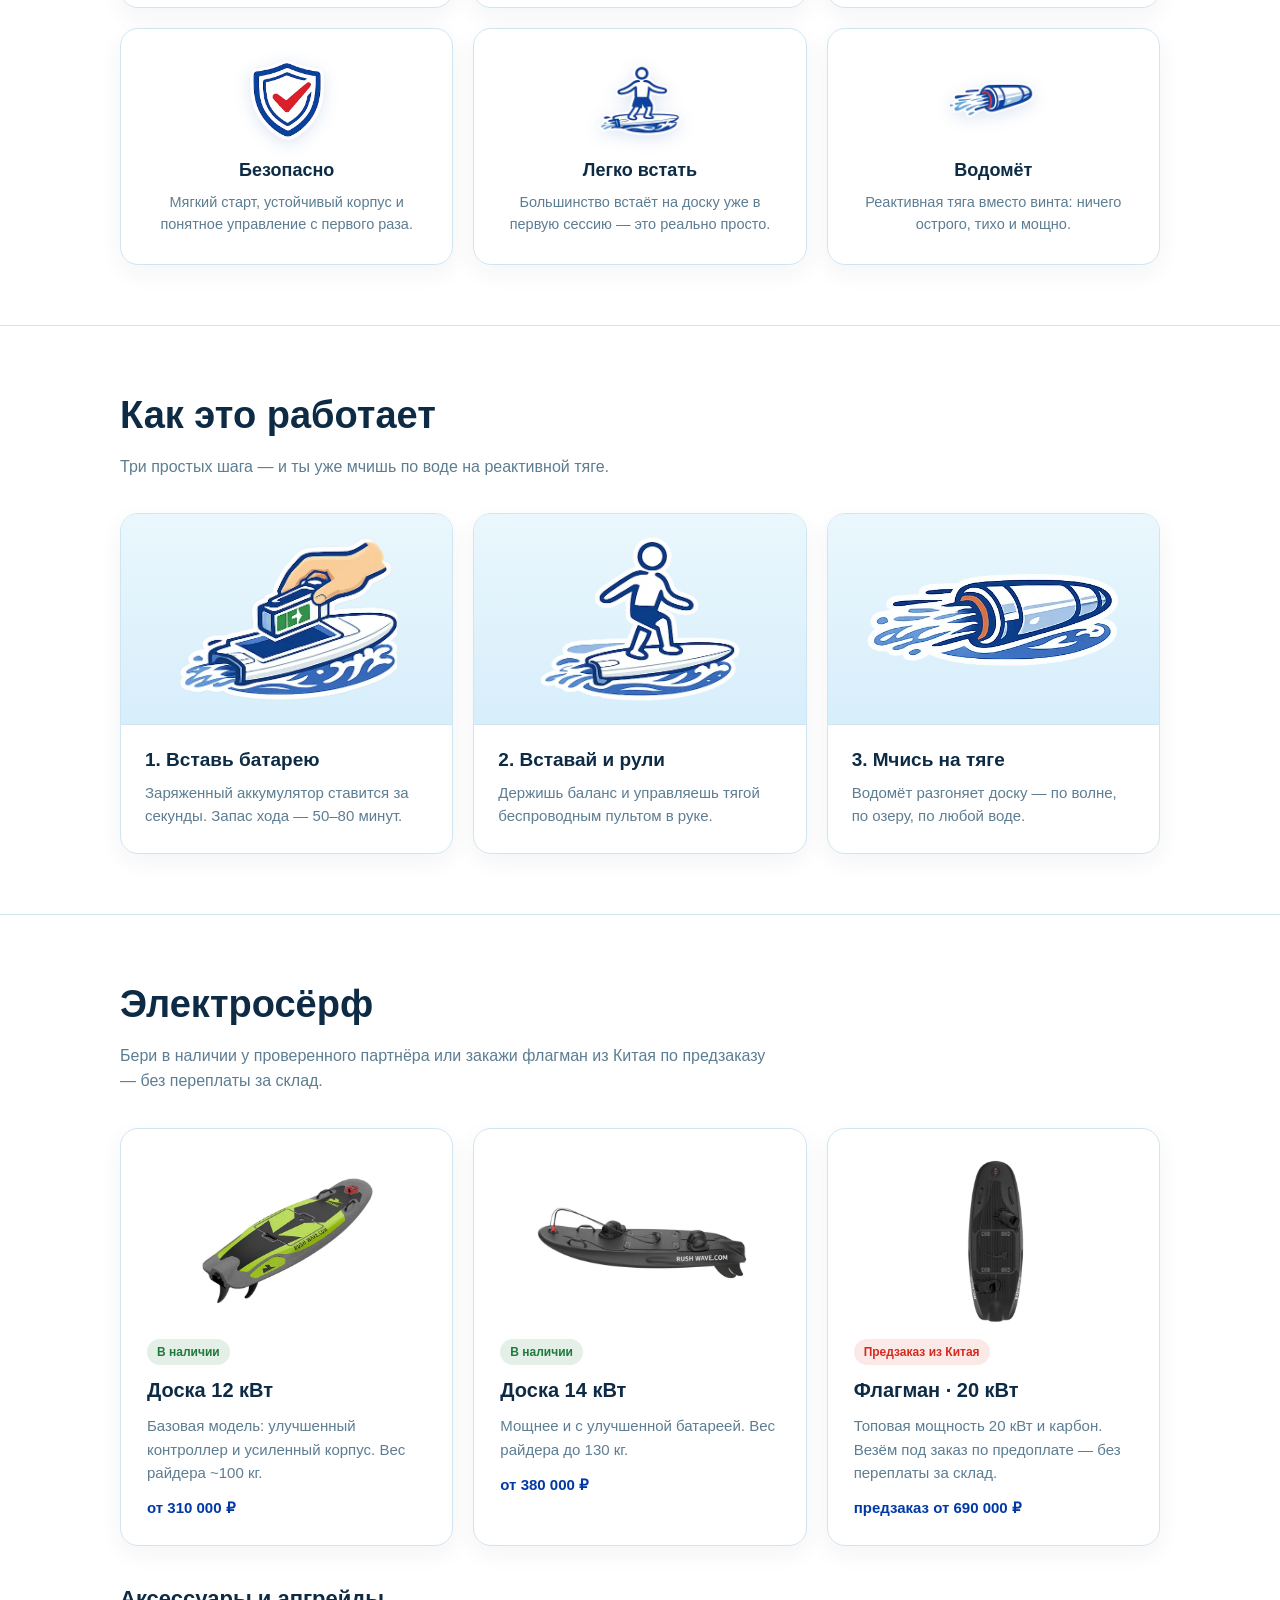
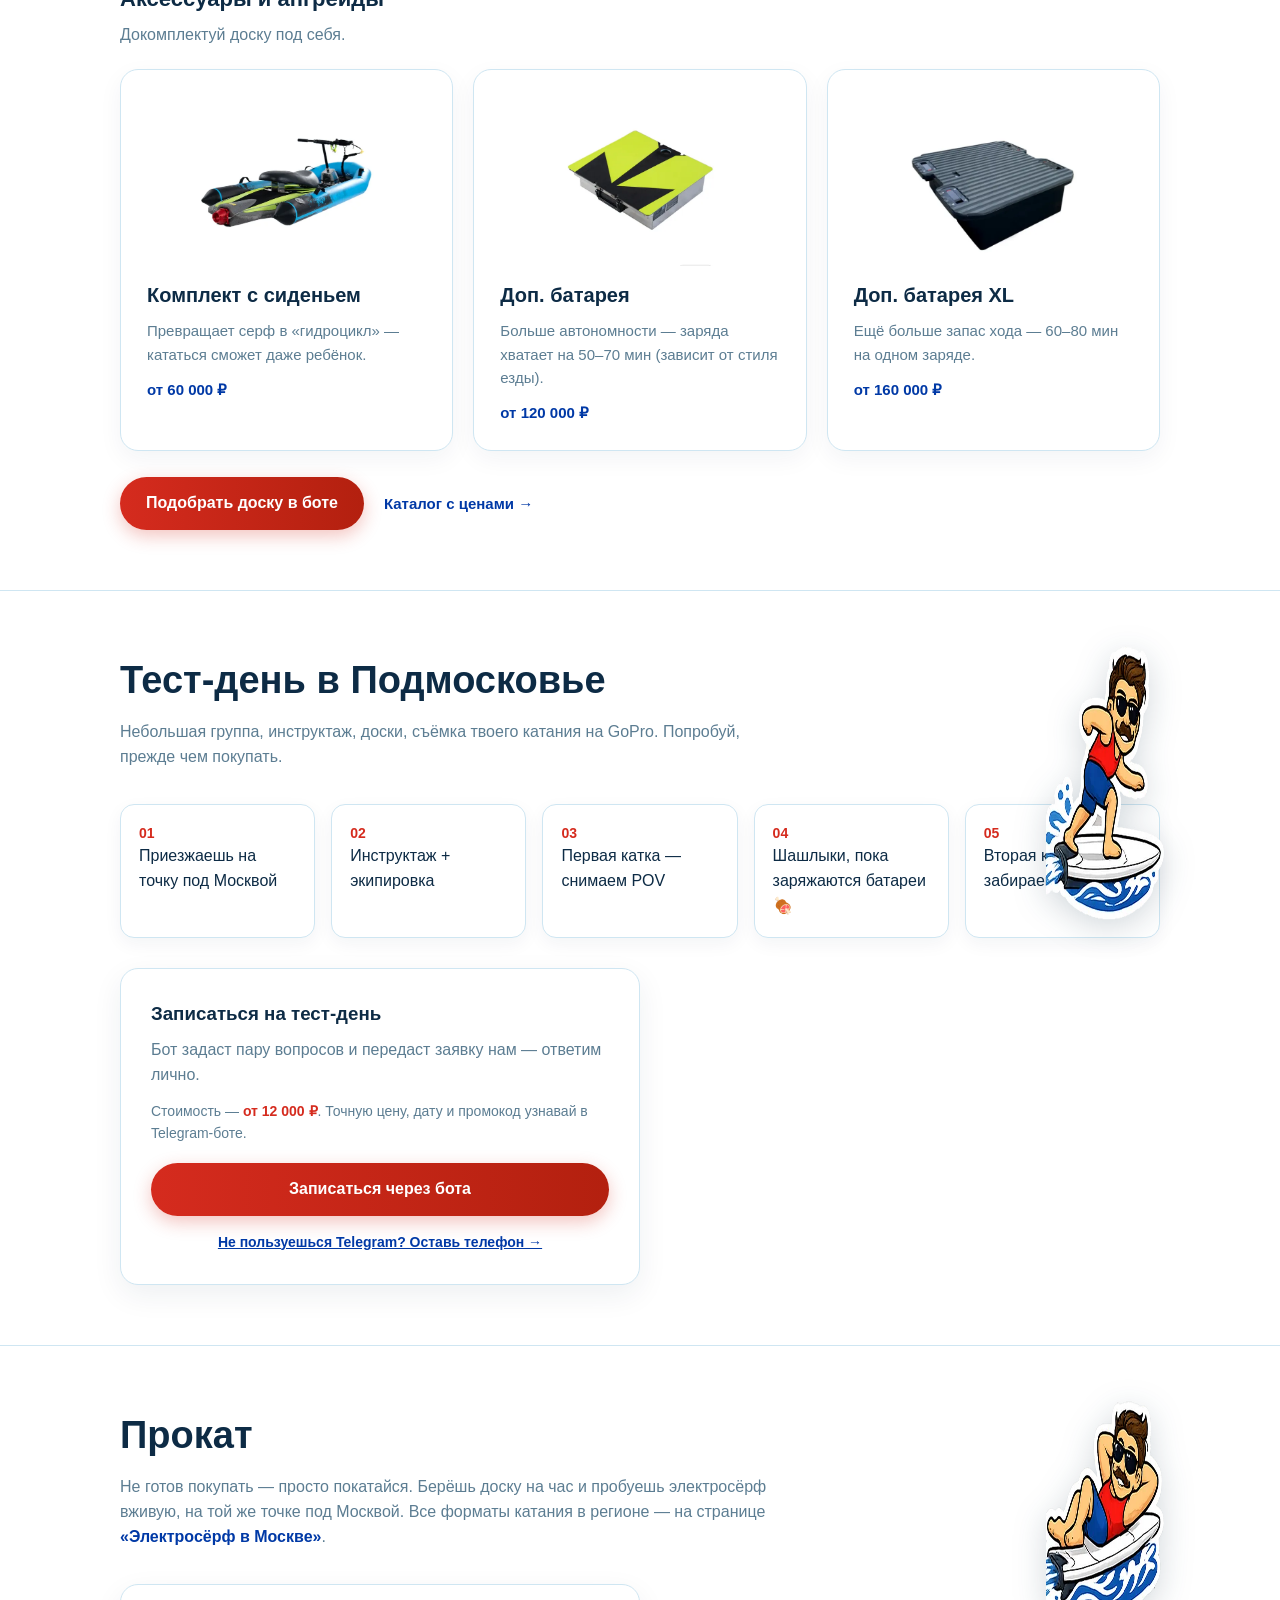
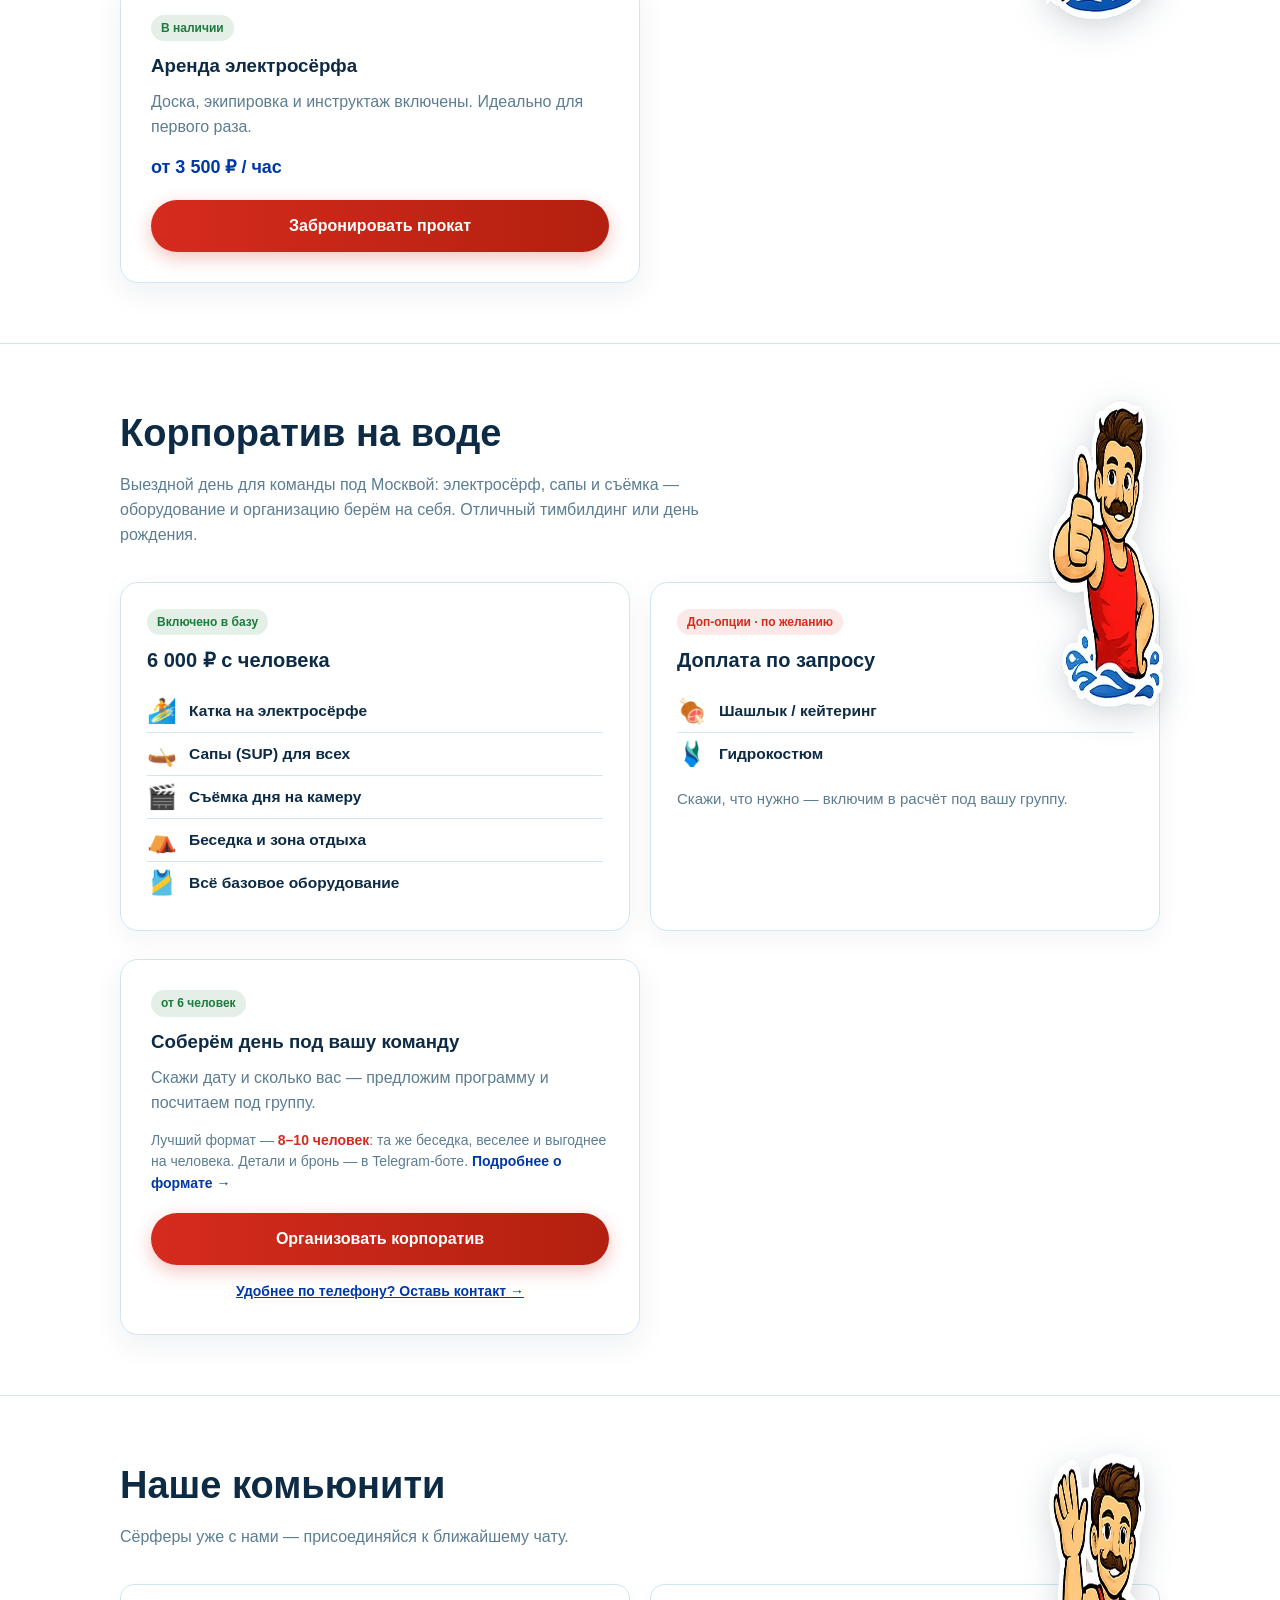
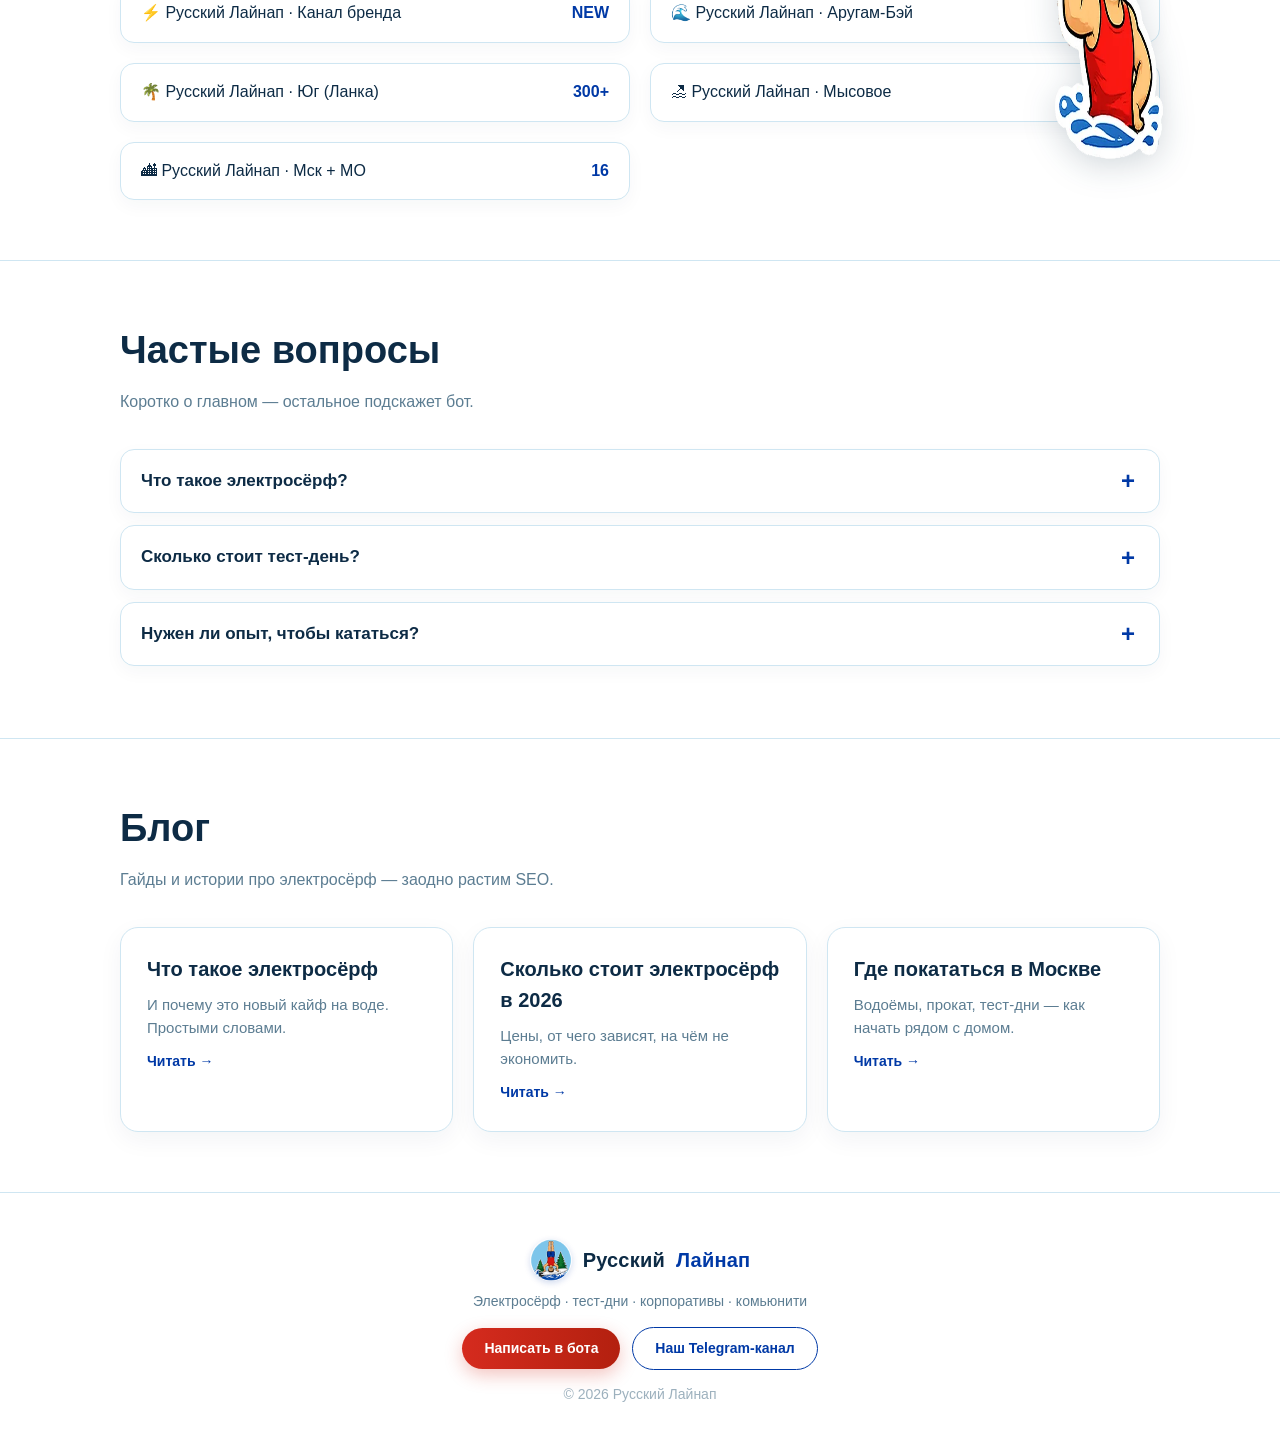
==== commit 1f91da1f: "Add product photos to board and accessory cards (partner catalog images) - 6 WebP photos (6-13KB eac" ====
--- a/index.html
+++ b/index.html
@@ -56,7 +56,7 @@
       "@type": "Product",
       "name": "Электросёрф · доска 12 кВт",
       "description": "Базовая модель: улучшенный контроллер и усиленный корпус. Вес райдера ~100 кг.",
-      "image": "https://russianlineup.ru/og-cover.jpg",
+      "image": "https://russianlineup.ru/assets/board-12kw.webp",
       "url": "https://russianlineup.ru/#esurf",
       "offers": {
         "@type": "Offer",
@@ -71,7 +71,7 @@
       "@type": "Product",
       "name": "Электросёрф · доска 14 кВт",
       "description": "Мощнее и с улучшенной батареей. Вес райдера до 130 кг.",
-      "image": "https://russianlineup.ru/og-cover.jpg",
+      "image": "https://russianlineup.ru/assets/board-14kw.webp",
       "url": "https://russianlineup.ru/#esurf",
       "offers": {
         "@type": "Offer",
@@ -86,7 +86,7 @@
       "@type": "Product",
       "name": "Электросёрф · флагман 20 кВт",
       "description": "Топовая мощность 20 кВт и карбон. Предзаказ по предоплате — без переплаты за склад.",
-      "image": "https://russianlineup.ru/og-cover.jpg",
+      "image": "https://russianlineup.ru/assets/board-20kw.webp",
       "url": "https://russianlineup.ru/#esurf",
       "offers": {
         "@type": "Offer",
@@ -318,6 +318,7 @@
   a.blog-card{display:block;color:inherit;transition:.2s}
   a.blog-card:hover{border-color:var(--brand);transform:translateY(-2px);box-shadow:0 12px 30px rgba(0,57,166,.12)}
   a.blog-card .more{display:inline-block;margin-top:12px;color:var(--brand);font-weight:700;font-size:14px}
+  .prod{width:100%;height:170px;object-fit:contain;margin-bottom:14px;background:#fff}
   .badge{font-size:12px;font-weight:700;padding:4px 10px;border-radius:999px;display:inline-block;margin-bottom:10px}
   .badge.stock{background:rgba(31,122,61,.12);color:var(--green)}
   .badge.pre{background:rgba(213,43,30,.1);color:var(--cta)}
@@ -497,18 +498,21 @@
   <p class="sub">Бери в наличии у проверенного партнёра или закажи флагман из Китая по предзаказу — без переплаты за склад.</p>
   <div class="grid g3">
     <div class="card">
+      <img class="prod" src="/assets/board-12kw.webp" alt="Электросёрф 12 кВт — доска RUSH WAVE" loading="lazy" width="521" height="493">
       <span class="badge stock">В наличии</span>
       <h3>Доска 12 кВт</h3>
       <p>Базовая модель: улучшенный контроллер и усиленный корпус. Вес райдера ~100 кг.</p>
       <div class="price">от 310 000 ₽</div>
     </div>
     <div class="card">
+      <img class="prod" src="/assets/board-14kw.webp" alt="Электросёрф 14 кВт — доска с пультом управления" loading="lazy" width="640" height="464">
       <span class="badge stock">В наличии</span>
       <h3>Доска 14 кВт</h3>
       <p>Мощнее и с улучшенной батареей. Вес райдера до 130 кг.</p>
       <div class="price">от 380 000 ₽</div>
     </div>
     <div class="card">
+      <img class="prod" src="/assets/board-20kw.webp" alt="Флагманский электросёрф 20 кВт — карбоновый корпус" loading="lazy" width="478" height="506">
       <span class="badge pre">Предзаказ из Китая</span>
       <h3>Флагман · 20 кВт</h3>
       <p>Топовая мощность 20 кВт и карбон. Везём под заказ по предоплате — без переплаты за склад.</p>
@@ -520,16 +524,19 @@
   <p class="sub" style="margin-bottom:22px">Докомплектуй доску под себя.</p>
   <div class="grid g3">
     <div class="card">
+      <img class="prod" src="/assets/kit-seat.webp" alt="Электросёрф с комплектом-сиденьем — режим гидроцикла" loading="lazy" width="527" height="501">
       <h3>Комплект с сиденьем</h3>
       <p>Превращает серф в «гидроцикл» — кататься сможет даже ребёнок.</p>
       <div class="price">от 60 000 ₽</div>
     </div>
     <div class="card">
+      <img class="prod" src="/assets/battery.webp" alt="Сменная батарея для электросёрфа" loading="lazy" width="522" height="502">
       <h3>Доп. батарея</h3>
       <p>Больше автономности — заряда хватает на 50–70 мин (зависит от стиля езды).</p>
       <div class="price">от 120 000 ₽</div>
     </div>
     <div class="card">
+      <img class="prod" src="/assets/battery-xl.webp" alt="Батарея XL увеличенной ёмкости для электросёрфа" loading="lazy" width="529" height="472">
       <h3>Доп. батарея XL</h3>
       <p>Ещё больше запас хода — 60–80 мин на одном заряде.</p>
       <div class="price">от 160 000 ₽</div>
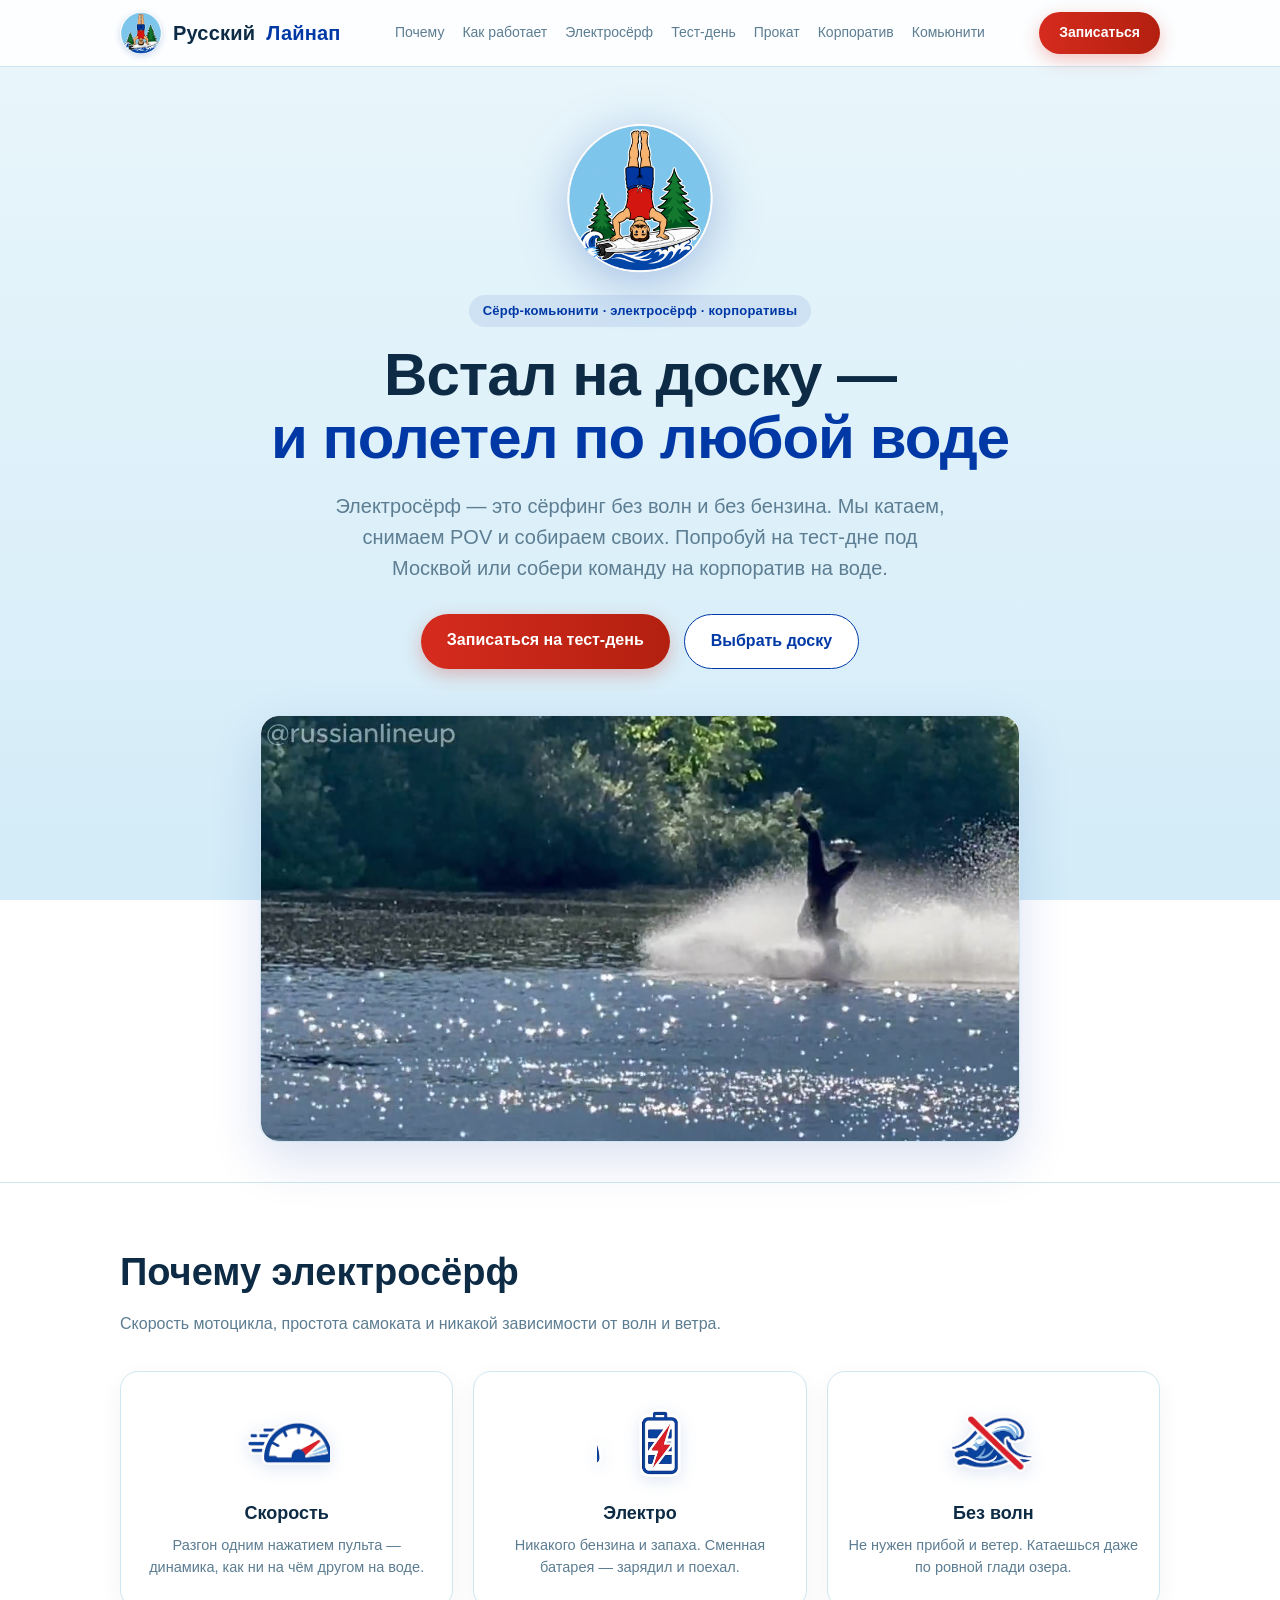
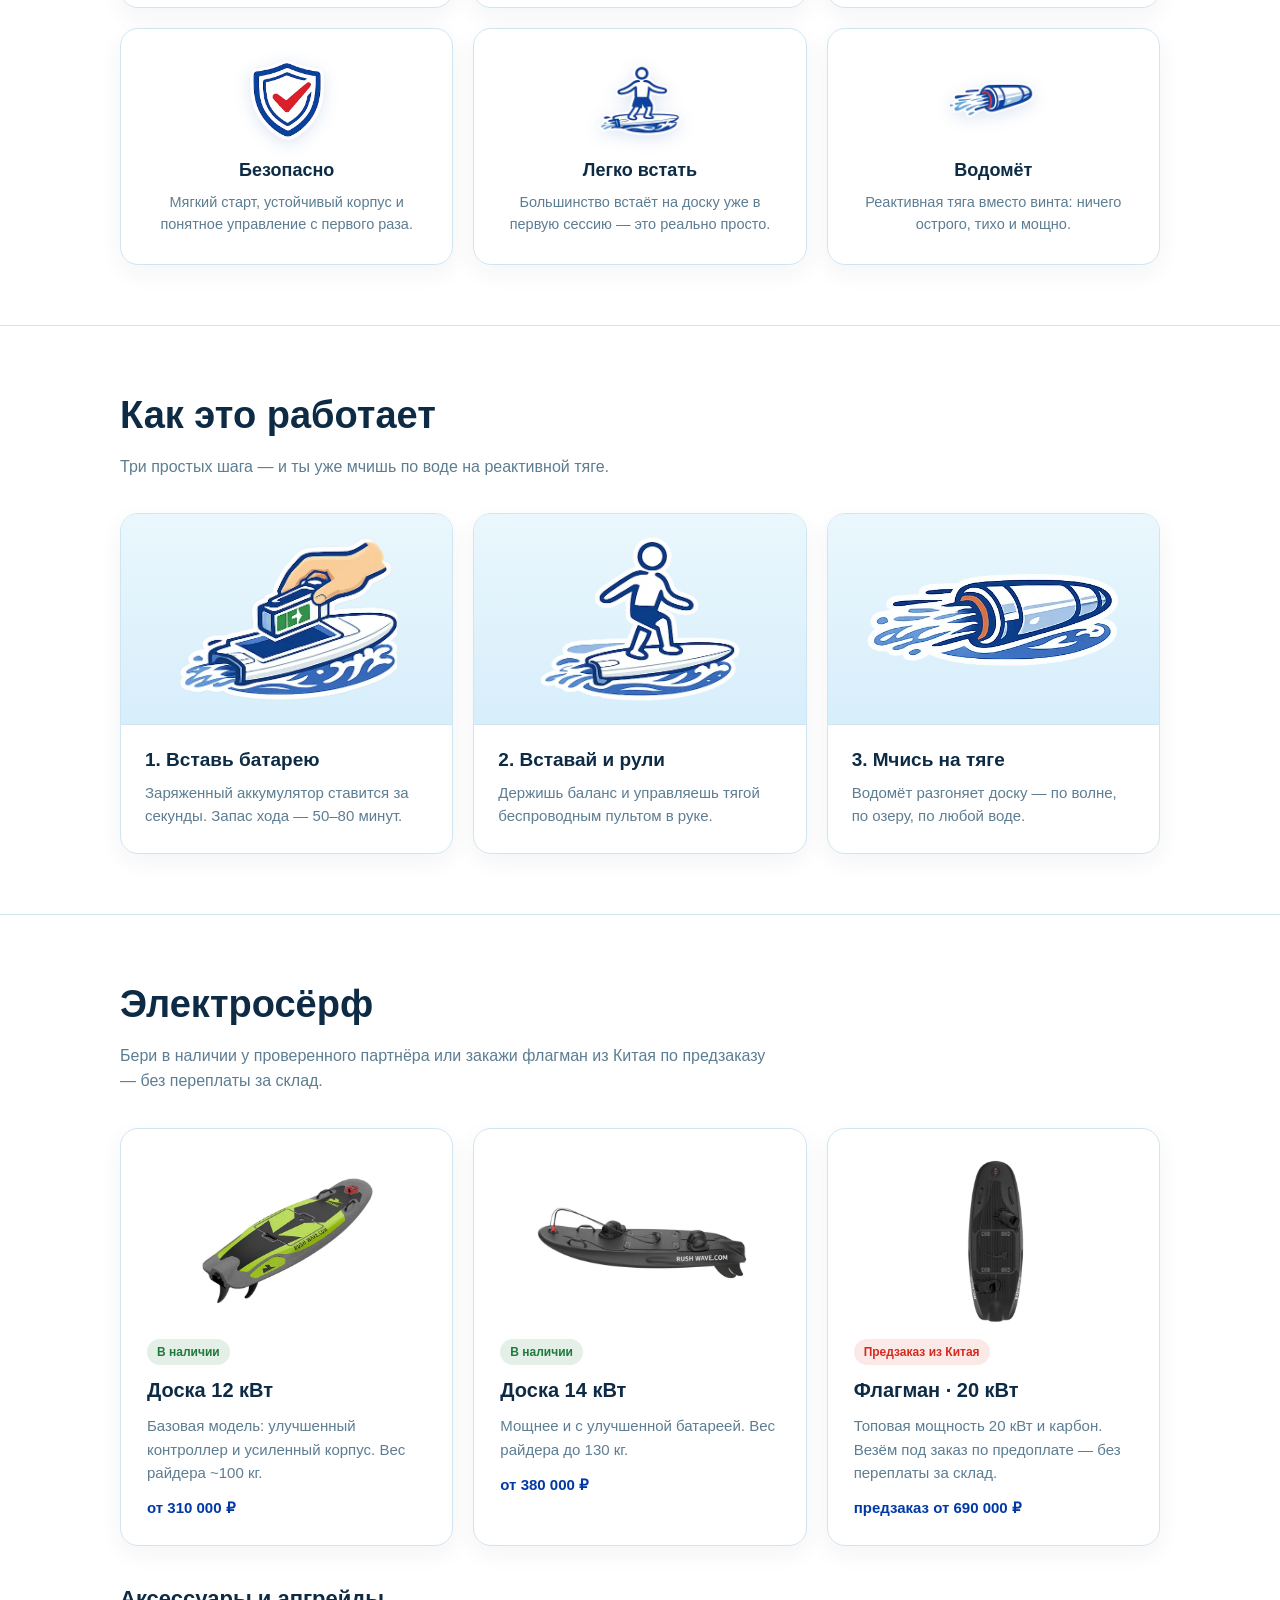
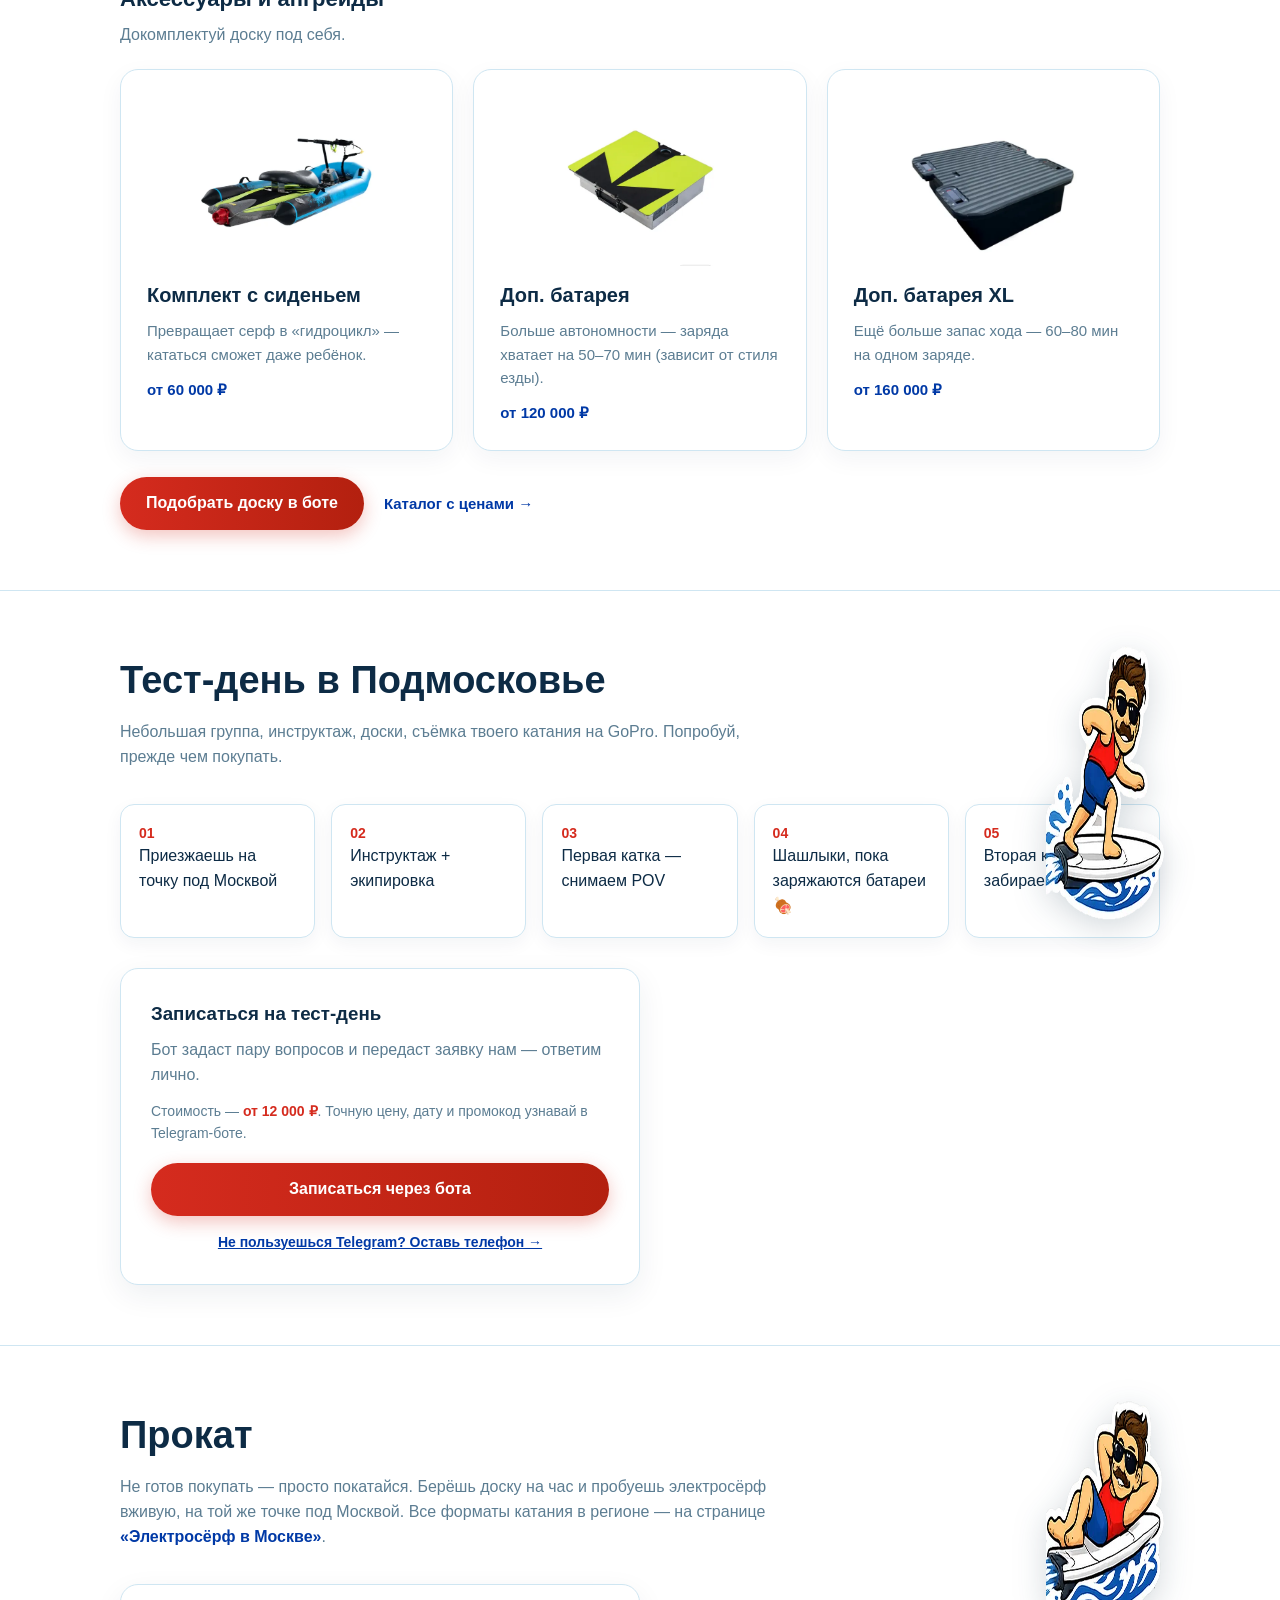
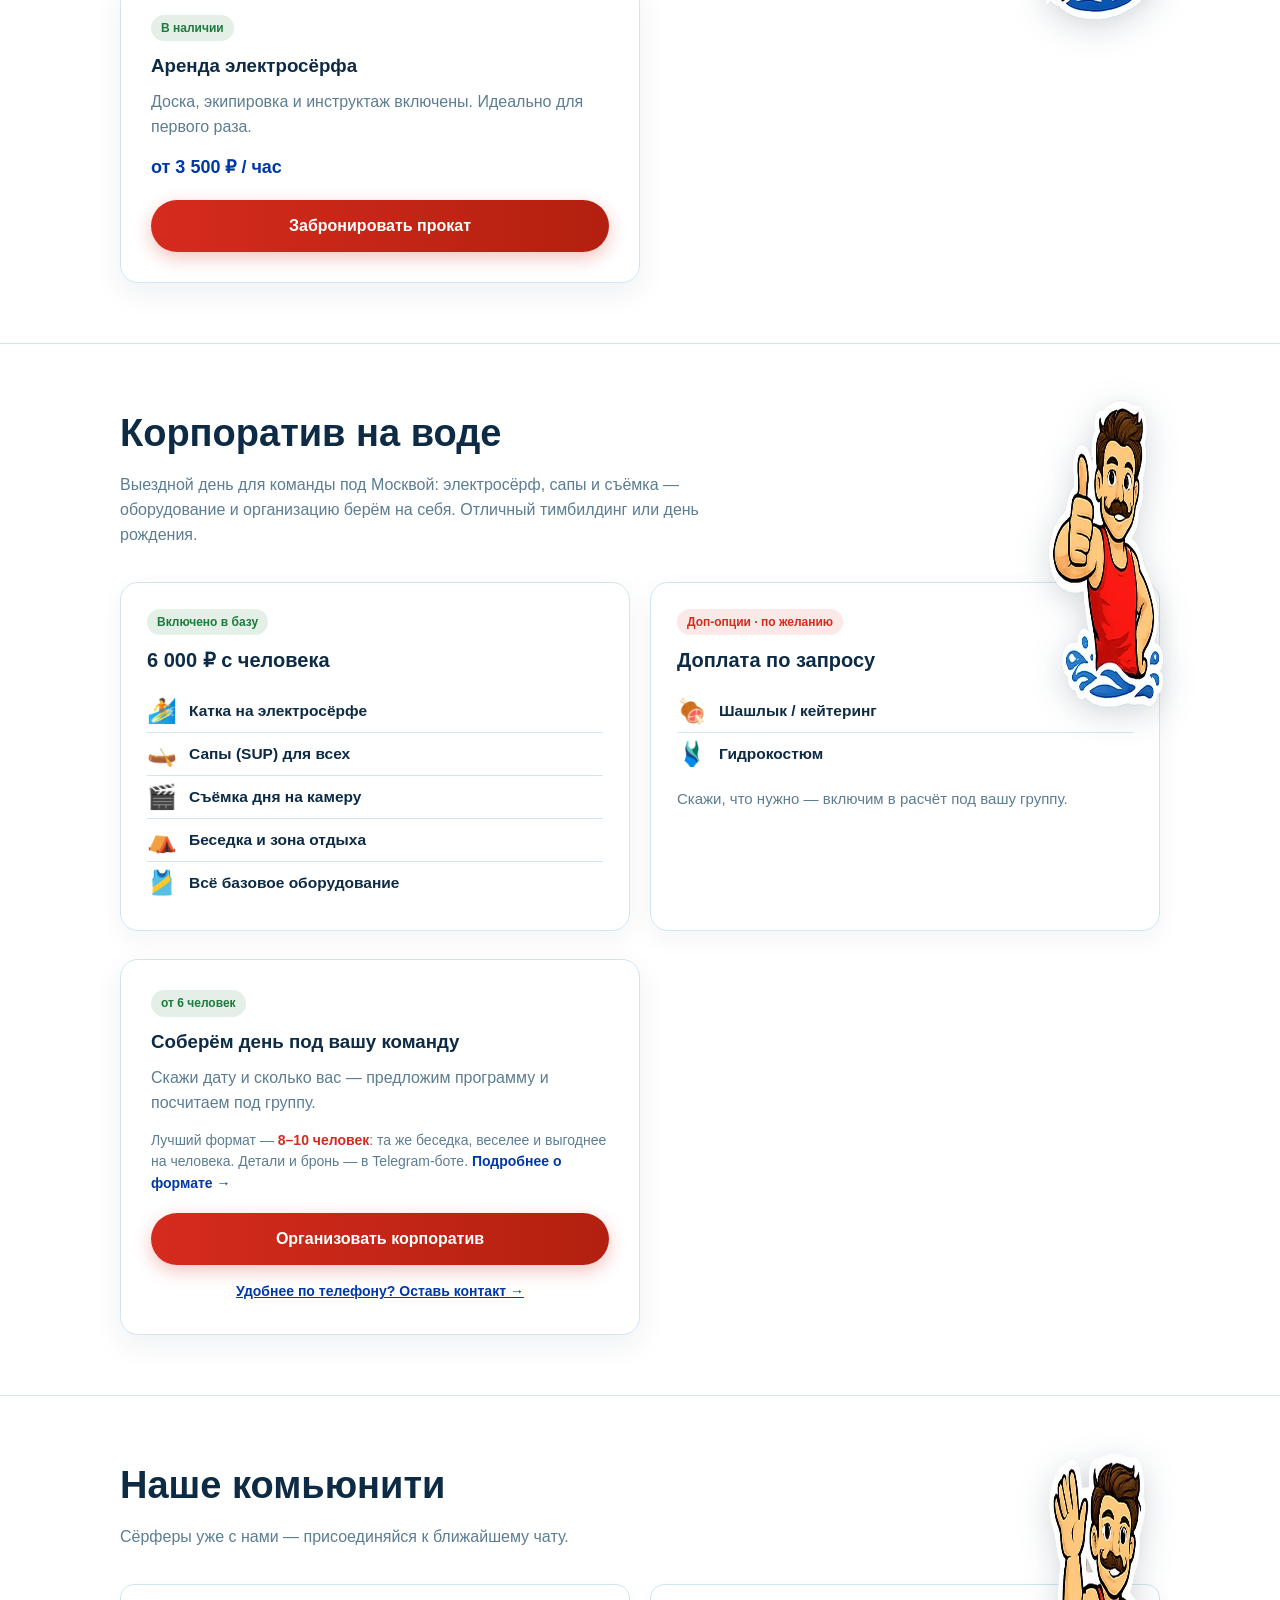
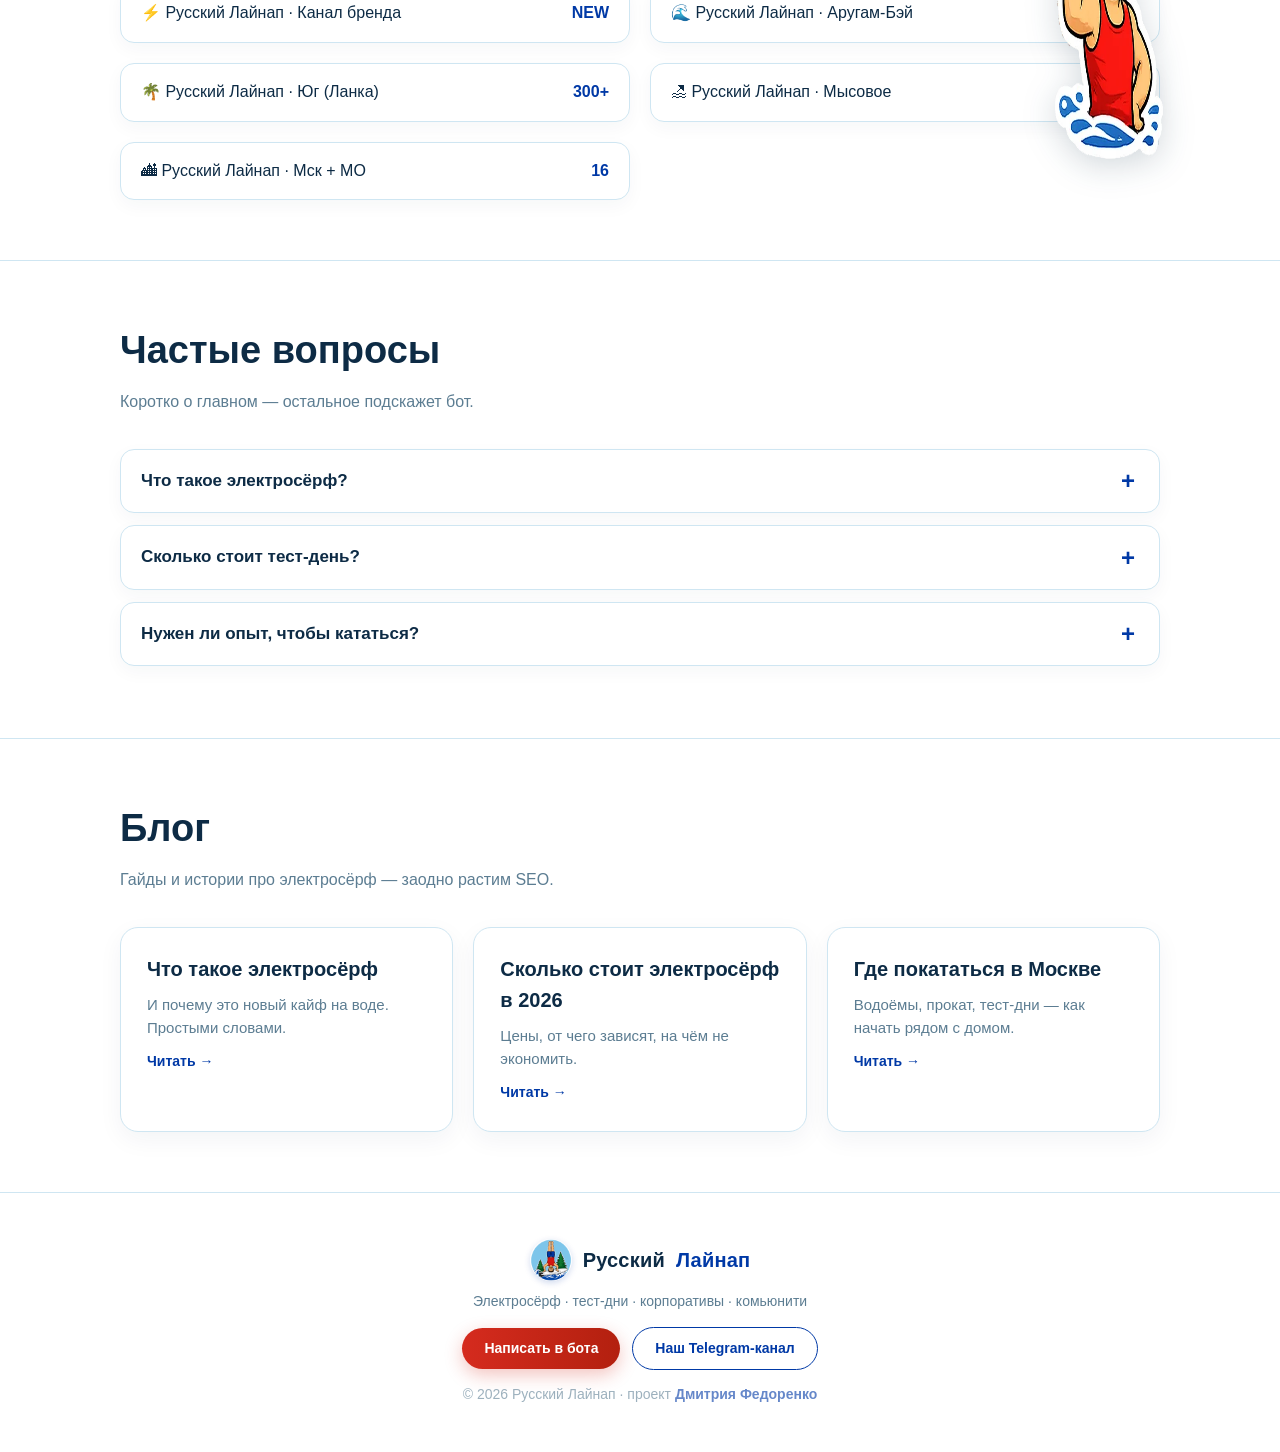
==== commit 3fb89b26: "Add fedrbodr.com personal site link to footer Co-Authored-By: Claude Fable 5 <noreply@anthropic.com>" ====
--- a/index.html
+++ b/index.html
@@ -708,7 +708,7 @@
     <a href="#" class="btn js-bot" data-src="footer" style="padding:10px 22px;font-size:14px">Написать в бота</a>
     <a href="https://t.me/russianlineup" target="_blank" rel="noopener" class="btn ghost" style="padding:10px 22px;font-size:14px;margin-left:8px">Наш Telegram-канал</a>
   </p>
-  <p style="margin-top:14px;opacity:.6">© 2026 Русский Лайнап</p>
+  <p style="margin-top:14px;opacity:.6">© 2026 Русский Лайнап · проект <a href="https://fedrbodr.com/" target="_blank" rel="noopener" style="color:var(--brand);font-weight:600">Дмитрия Федоренко</a></p>
 </div></footer>
 
 <!-- Деплинк в бота с UTM + склейка через Метрика ClientID -->
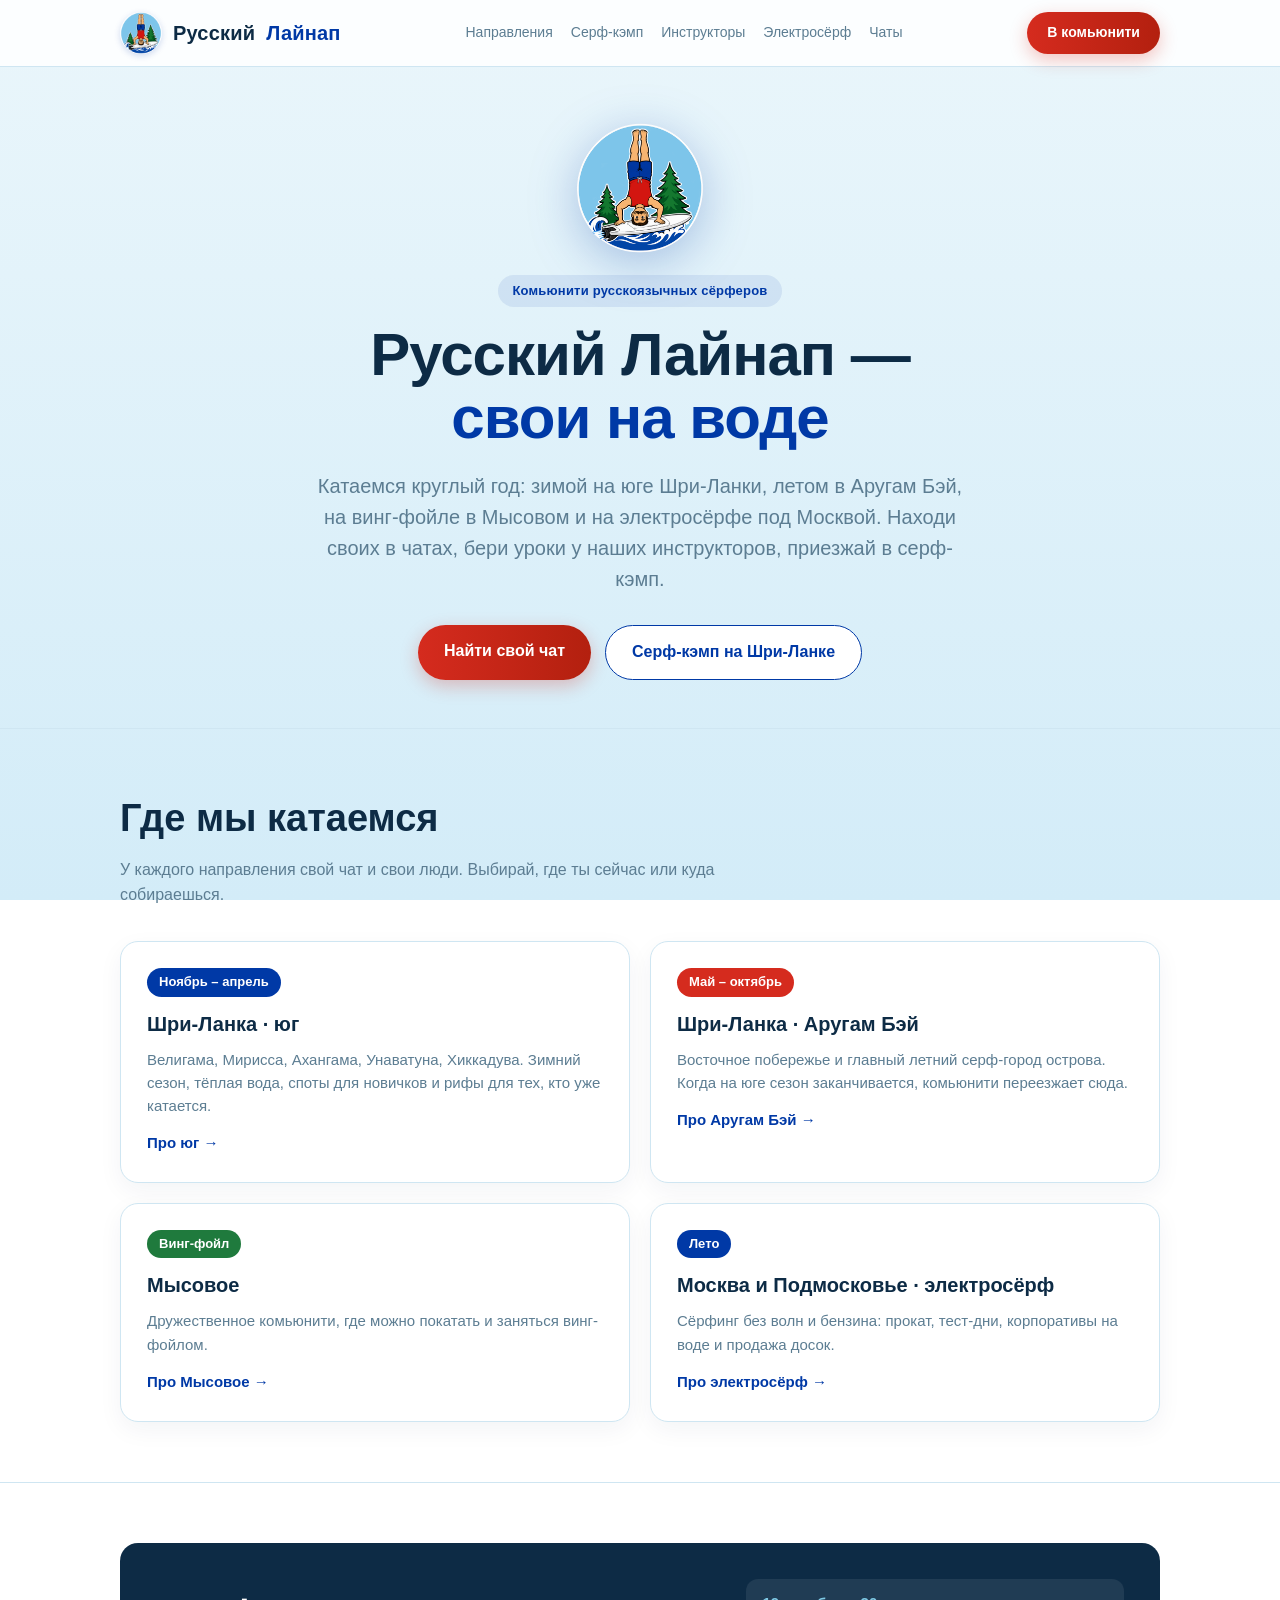
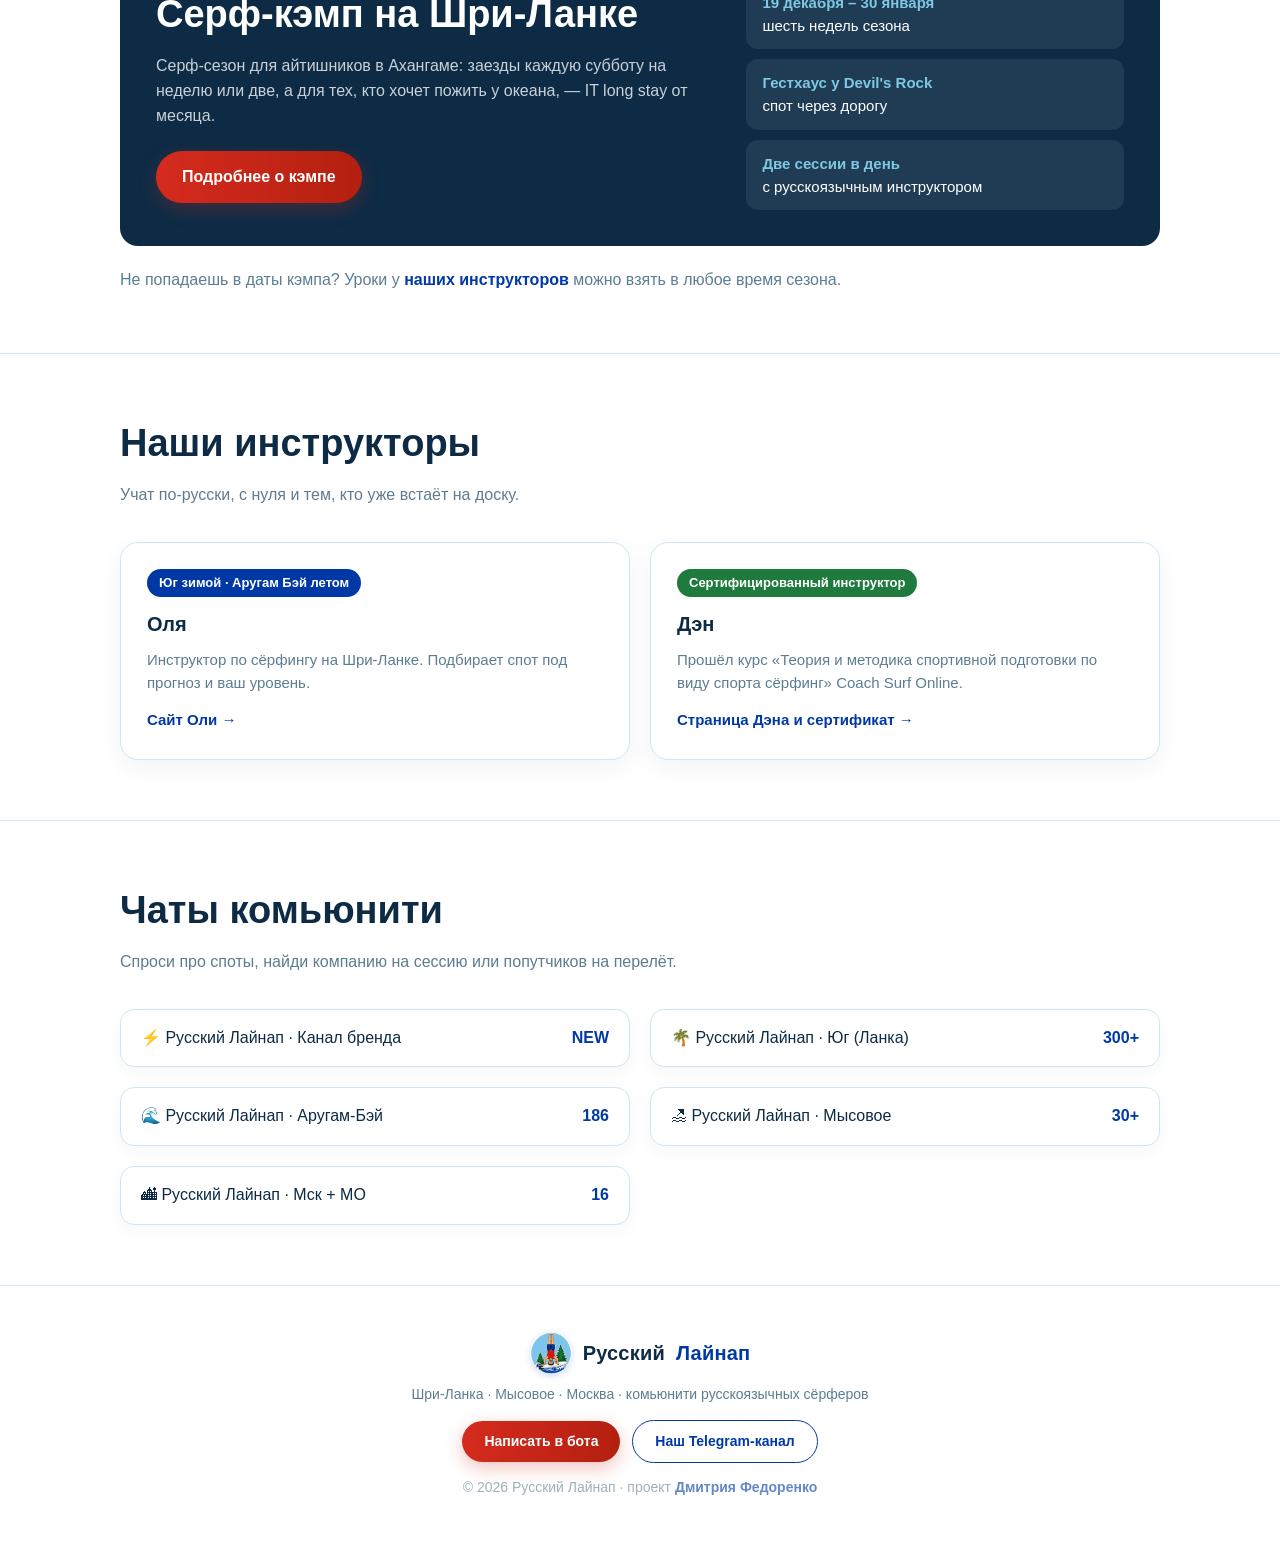
==== commit e510c2f9: "Главная — сайт комьюнити; электросёрф на /elektroserf/, страницы Шри-Ланки, Мысового и инструкторов " ====
--- a/index.html
+++ b/index.html
@@ -3,8 +3,8 @@
 <head>
 <meta charset="UTF-8">
 <meta name="viewport" content="width=device-width, initial-scale=1.0">
-<title>Русский Лайнап — электросёрф, прокат и тест-дни под Москвой</title>
-<meta name="description" content="Электросёрф без волн и бензина: тест-день и прокат под Москвой, покупка и предзаказ, корпоратив на воде. Попробуй, прежде чем покупать.">
+<title>Русский Лайнап — комьюнити русскоязычных сёрферов</title>
+<meta name="description" content="Комьюнити русскоязычных сёрферов: зимой юг Шри-Ланки, летом Аругам Бэй, винг-фойл в Мысовом, электросёрф в Москве и Подмосковье. Чаты, инструкторы, серф-кэмп.">
 <link rel="canonical" href="https://russianlineup.ru/">
 <meta name="theme-color" content="#7EC8E3">
 <meta name="google-site-verification" content="jm0NBVkx726iV0Ienl0tde-vKCa-hTenAI0FXeKmfH4" />
@@ -12,36 +12,30 @@
 <link rel="icon" type="image/png" sizes="256x256" href="/favicon.png">
 <link rel="apple-touch-icon" href="/apple-touch-icon.png">
 
-<!-- Open Graph -->
 <meta property="og:type" content="website">
-<meta property="og:title" content="Русский Лайнап — электросёрф и тест-дни под Москвой">
-<meta property="og:description" content="Электросёрф без волн и бензина: тест-день, прокат, покупка и корпоратив на воде под Москвой. Своё комьюнити.">
+<meta property="og:title" content="Русский Лайнап — комьюнити русскоязычных сёрферов">
+<meta property="og:description" content="Шри-Ланка, Мысовое, Москва. Чаты, инструкторы, серф-кэмп и электросёрф.">
 <meta property="og:url" content="https://russianlineup.ru/">
 <meta property="og:image" content="https://russianlineup.ru/og-cover.jpg">
-<meta property="og:image:alt" content="Русский Лайнап — первая в мире стойка на голове на электросёрфе (first headstand on electric surfboard)">
 <meta name="twitter:card" content="summary_large_image">
 
-<!-- Schema.org (JSON-LD): организация, доски с ценами, услуги. Цены = видимым на странице (FED-263) -->
 <script type="application/ld+json">
 {
   "@context": "https://schema.org",
   "@graph": [
     {
-      "@type": ["Organization", "SportsActivityLocation"],
+      "@type": "Organization",
       "@id": "https://russianlineup.ru/#org",
       "name": "Русский Лайнап",
       "url": "https://russianlineup.ru/",
-      "image": "https://russianlineup.ru/og-cover.jpg",
       "logo": {"@type": "ImageObject", "url": "https://russianlineup.ru/logo-mascot.png"},
-      "areaServed": ["Москва", "Московская область"],
+      "areaServed": ["Шри-Ланка", "Мысовое", "Москва", "Московская область"],
       "sameAs": [
         "https://t.me/russianlineup",
         "https://t.me/russian_lineup_msk_mo",
         "https://t.me/surf_arugambay",
         "https://t.me/surflanka_ug",
-        "https://t.me/russian_lineup_misovoe",
-        "https://instagram.com/fedrbodr",
-        "https://www.linkedin.com/in/dmitry-fedorenko/"
+        "https://t.me/russian_lineup_misovoe"
       ]
     },
     {
@@ -51,179 +45,24 @@
       "name": "Русский Лайнап",
       "inLanguage": "ru",
       "publisher": {"@id": "https://russianlineup.ru/#org"}
-    },
-    {
-      "@type": "Product",
-      "name": "Электросёрф · доска 12 кВт",
-      "description": "Базовая модель: улучшенный контроллер и усиленный корпус. Вес райдера ~100 кг.",
-      "image": "https://russianlineup.ru/assets/board-12kw.webp",
-      "url": "https://russianlineup.ru/#esurf",
-      "offers": {
-        "@type": "Offer",
-        "price": "310000",
-        "priceCurrency": "RUB",
-        "availability": "https://schema.org/InStock",
-        "url": "https://russianlineup.ru/#esurf",
-        "seller": {"@id": "https://russianlineup.ru/#org"}
-      }
-    },
-    {
-      "@type": "Product",
-      "name": "Электросёрф · доска 14 кВт",
-      "description": "Мощнее и с улучшенной батареей. Вес райдера до 130 кг.",
-      "image": "https://russianlineup.ru/assets/board-14kw.webp",
-      "url": "https://russianlineup.ru/#esurf",
-      "offers": {
-        "@type": "Offer",
-        "price": "380000",
-        "priceCurrency": "RUB",
-        "availability": "https://schema.org/InStock",
-        "url": "https://russianlineup.ru/#esurf",
-        "seller": {"@id": "https://russianlineup.ru/#org"}
-      }
-    },
-    {
-      "@type": "Product",
-      "name": "Электросёрф · флагман 20 кВт",
-      "description": "Топовая мощность 20 кВт и карбон. Предзаказ по предоплате — без переплаты за склад.",
-      "image": "https://russianlineup.ru/assets/board-20kw.webp",
-      "url": "https://russianlineup.ru/#esurf",
-      "offers": {
-        "@type": "Offer",
-        "price": "690000",
-        "priceCurrency": "RUB",
-        "availability": "https://schema.org/PreOrder",
-        "url": "https://russianlineup.ru/#esurf",
-        "seller": {"@id": "https://russianlineup.ru/#org"}
-      }
-    },
-    {
-      "@type": "Service",
-      "name": "Тест-день на электросёрфе",
-      "description": "Небольшая группа, инструктаж, доски, съёмка катания на GoPro. Точка под Москвой.",
-      "provider": {"@id": "https://russianlineup.ru/#org"},
-      "areaServed": "Москва и Московская область",
-      "url": "https://russianlineup.ru/#testday",
-      "offers": {
-        "@type": "Offer",
-        "price": "12000",
-        "priceCurrency": "RUB",
-        "url": "https://russianlineup.ru/#testday"
-      }
-    },
-    {
-      "@type": "Service",
-      "name": "Прокат электросёрфа",
-      "description": "Аренда электросёрфа на час: доска, экипировка и инструктаж включены.",
-      "provider": {"@id": "https://russianlineup.ru/#org"},
-      "areaServed": "Москва и Московская область",
-      "url": "https://russianlineup.ru/#rent",
-      "offers": {
-        "@type": "Offer",
-        "priceSpecification": {
-          "@type": "UnitPriceSpecification",
-          "price": "3500",
-          "priceCurrency": "RUB",
-          "unitText": "час"
-        },
-        "url": "https://russianlineup.ru/#rent"
-      }
-    },
-    {
-      "@type": "FAQPage",
-      "mainEntity": [
-        {
-          "@type": "Question",
-          "name": "Что такое электросёрф?",
-          "acceptedAnswer": {
-            "@type": "Answer",
-            "text": "Электросёрф — это доска с электромотором и водомётом: она едет сама, без волн, ветра и бензина. Скорость регулируешь пультом в руке, а встать на неё получается у большинства уже в первую сессию."
-          }
-        },
-        {
-          "@type": "Question",
-          "name": "Сколько стоит тест-день?",
-          "acceptedAnswer": {
-            "@type": "Answer",
-            "text": "Тест-день стоит от 12 000 ₽: инструктаж, экипировка, несколько заездов и съёмка твоего катания на GoPro. Точную цену, дату и промокод подскажет наш Telegram-бот."
-          }
-        },
-        {
-          "@type": "Question",
-          "name": "Нужен ли опыт, чтобы кататься?",
-          "acceptedAnswer": {
-            "@type": "Answer",
-            "text": "Нет, опыт не нужен. Мягкий старт, устойчивая доска и инструктор рядом — девять из десяти новичков встают в полный рост в первый же день. Права тоже не нужны."
-          }
-        }
-      ]
-    },
-    {
-      "@type": "Service",
-      "name": "Корпоратив на воде",
-      "description": "Выездной день для команды под Москвой: электросёрф, сапы, съёмка, беседка. От 6 человек.",
-      "provider": {"@id": "https://russianlineup.ru/#org"},
-      "areaServed": "Москва и Московская область",
-      "url": "https://russianlineup.ru/#corporate",
-      "offers": {
-        "@type": "Offer",
-        "priceSpecification": {
-          "@type": "UnitPriceSpecification",
-          "price": "6000",
-          "priceCurrency": "RUB",
-          "unitText": "человек"
-        },
-        "url": "https://russianlineup.ru/#corporate"
-      }
     }
   ]
 }
 </script>
 
-<!-- Event тест-дня: РАСКОММЕНТИРОВАТЬ, когда появятся реальные даты (заменить [startDate]/[endDate],
-     формат ISO: 2026-07-19T10:00:00+03:00). Без дат разметка невалидна — потому выключена.
-<script type="application/ld+json">
-{
-  "@context": "https://schema.org",
-  "@type": "Event",
-  "name": "Тест-день на электросёрфе · Подмосковье",
-  "description": "Небольшая группа, инструктаж, доски, съёмка катания на GoPro. Попробуй электросёрф, прежде чем покупать.",
-  "startDate": "[startDate]",
-  "endDate": "[endDate]",
-  "eventAttendanceMode": "https://schema.org/OfflineEventAttendanceMode",
-  "eventStatus": "https://schema.org/EventScheduled",
-  "location": {
-    "@type": "Place",
-    "name": "Точка под Москвой",
-    "address": {"@type": "PostalAddress", "addressRegion": "Московская область", "addressCountry": "RU"}
-  },
-  "image": "https://russianlineup.ru/og-cover.jpg",
-  "organizer": {"@id": "https://russianlineup.ru/#org"},
-  "offers": {
-    "@type": "Offer",
-    "price": "12000",
-    "priceCurrency": "RUB",
-    "availability": "https://schema.org/InStock",
-    "url": "https://russianlineup.ru/#testday"
-  }
-}
-</script>
--->
-
-<!-- ⚙️ КОНФИГ: заменить значения на реальные (см. CONTENT_TODO.md) -->
+<!-- ⚙️ КОНФИГ: те же значения, что на /elektroserf/ -->
 <script>
 window.SITE_CONFIG = {
-  botUsername: "RussianLineupBot",   // @username бота без @
-  ymCounterId: 110157768,        // ID счётчика Яндекс.Метрики
-  ga4Id: "G-6XY6XFGE6H"          // Measurement ID GA4
+  botUsername: "RussianLineupBot",
+  ymCounterId: 110157768,
+  ga4Id: "G-6XY6XFGE6H"
 };
 </script>
 
-<!-- Яндекс.Метрика (приоритет для РФ/СНГ) — грузится только с реальным ID -->
 <script type="text/javascript">
 (function(){
   var id = (window.SITE_CONFIG||{}).ymCounterId;
-  if(!id || id === 99999999) return; // плейсхолдер — не инициализируем
+  if(!id || id === 99999999) return;
   (function(m,e,t,r,i,k,a){m[i]=m[i]||function(){(m[i].a=m[i].a||[]).push(arguments)};
   m[i].l=1*new Date();for(var j=0;j<document.scripts.length;j++){if(document.scripts[j].src===r){return;}}
   k=e.createElement(t),a=e.getElementsByTagName(t)[0],k.async=1,k.src=r,a.parentNode.insertBefore(k,a)})
@@ -232,12 +71,11 @@
 })();
 </script>
 
-<!-- Google Analytics 4 — грузится только с реальным Measurement ID -->
 <script>
 window.dataLayer=window.dataLayer||[];function gtag(){dataLayer.push(arguments);}
 (function(){
   var id = (window.SITE_CONFIG||{}).ga4Id;
-  if(!id || id.indexOf("G-")!==0 || id === "G-XXXXXXXXXX") return; // плейсхолдер — не грузим
+  if(!id || id.indexOf("G-")!==0 || id === "G-XXXXXXXXXX") return;
   var s=document.createElement("script");
   s.async=true; s.src="https://www.googletagmanager.com/gtag/js?id="+id;
   document.head.appendChild(s);
@@ -247,19 +85,9 @@
 
 <style>
   :root{
-    /* Фирменная палитра «Русский Лайнап» */
-    --sky:#7EC8E3;        /* голубой фон бренда */
-    --brand:#0039A6;      /* синий бренд */
-    --cta:#D52B1E;        /* красный CTA */
-    --cta2:#b3200f;       /* красный (hover) */
-    --green:#1F7A3D;      /* ёлки/природа */
-    --bg:#eaf6fb; --bg2:#d3ecf8;      /* светлый фон страницы */
-    --surface:#ffffff; --card:#ffffff;
-    --line:#cfe6f2;       /* светло-голубые границы */
-    --txt:#0d2b45;        /* тёмно-синие чернила */
-    --muted:#5c7d92;      /* приглушённый текст */
-    --warn:#c77400;
-    --radius:18px;
+    --sky:#7EC8E3; --brand:#0039A6; --cta:#D52B1E; --cta2:#b3200f; --green:#1F7A3D;
+    --bg:#eaf6fb; --bg2:#d3ecf8; --card:#ffffff;
+    --line:#cfe6f2; --txt:#0d2b45; --muted:#5c7d92; --radius:18px;
   }
   *{box-sizing:border-box;margin:0;padding:0}
   body{font-family:-apple-system,BlinkMacSystemFont,"Segoe UI",Roboto,Helvetica,Arial,sans-serif;
@@ -285,566 +113,163 @@
   .navlinks{display:flex;gap:18px;font-size:14px;color:var(--muted);font-weight:500;white-space:nowrap}
   .navlinks a:hover{color:var(--brand)}
   @media(max-width:900px){.navlinks{display:none}}
-  .hero{padding:56px 0 40px;text-align:center}
-  .hero-badge{width:150px;height:150px;margin:0 auto 22px;border-radius:50%;display:block;
+  .hero{padding:56px 0 48px;text-align:center}
+  .hero-badge{width:130px;height:130px;margin:0 auto 22px;border-radius:50%;
     filter:drop-shadow(0 10px 24px rgba(0,57,166,.28))}
   .hero h1{font-size:clamp(34px,6vw,60px);line-height:1.05;font-weight:800;letter-spacing:-1px}
   .hero h1 span{color:var(--brand)}
-  .hero p{color:var(--muted);font-size:clamp(16px,2.4vw,20px);max-width:620px;margin:22px auto 30px}
+  .hero p{color:var(--muted);font-size:clamp(16px,2.4vw,20px);max-width:660px;margin:22px auto 30px}
   .cta-row{display:flex;gap:14px;justify-content:center;flex-wrap:wrap}
-  .video{position:relative;margin:46px auto 0;max-width:760px;aspect-ratio:16/9;border-radius:var(--radius);
-    border:1px solid var(--line);background:#fff;overflow:hidden;box-shadow:0 18px 50px rgba(0,57,166,.15)}
-  .video iframe,.video video{width:100%;height:100%;border:0;border-radius:var(--radius);object-fit:cover;display:block}
-  .video-cta{display:flex;gap:14px;justify-content:center;flex-wrap:wrap;margin:18px auto 0}
-  .vbtn{display:inline-flex;align-items:center;gap:8px;font-weight:700;font-size:15px;padding:11px 20px;
-    border-radius:999px;border:1px solid var(--line);background:#fff;transition:.2s}
-  .vbtn:hover{border-color:var(--brand)}
-  .vbtn.yt{background:#ff0000;color:#fff;border-color:#ff0000}
-  .vbtn.yt:hover{filter:brightness(1.1)}
-  .vbtn.vk{background:#0077ff;color:#fff;border-color:#0077ff}
-  .vbtn.vk:hover{filter:brightness(1.1)}
   section{padding:60px 0;border-top:1px solid var(--line)}
-  .sec-head{position:relative}
   h2{font-size:clamp(26px,4vw,38px);font-weight:800;margin-bottom:10px}
   .sub{color:var(--muted);max-width:660px;margin-bottom:34px}
   .grid{display:grid;gap:20px}
-  .g2{grid-template-columns:repeat(2,1fr)} .g3{grid-template-columns:repeat(3,1fr)}
-  @media(max-width:760px){.g2,.g3{grid-template-columns:1fr}}
+  .g2{grid-template-columns:repeat(2,1fr)}
+  @media(max-width:760px){.g2{grid-template-columns:1fr}}
   .card{background:var(--card);border:1px solid var(--line);border-radius:var(--radius);padding:26px;
     box-shadow:0 8px 24px rgba(13,43,69,.05)}
   .card h3{font-size:20px;margin-bottom:8px}
   .card p{color:var(--muted);font-size:15px}
-  .price{font-size:15px;color:var(--brand);font-weight:800;margin-top:12px}
-  a.blog-card{display:block;color:inherit;transition:.2s}
-  a.blog-card:hover{border-color:var(--brand);transform:translateY(-2px);box-shadow:0 12px 30px rgba(0,57,166,.12)}
-  a.blog-card .more{display:inline-block;margin-top:12px;color:var(--brand);font-weight:700;font-size:14px}
-  .prod{width:100%;height:170px;object-fit:contain;margin-bottom:14px;background:#fff}
-  .badge{font-size:12px;font-weight:700;padding:4px 10px;border-radius:999px;display:inline-block;margin-bottom:10px}
-  .badge.stock{background:rgba(31,122,61,.12);color:var(--green)}
-  .badge.pre{background:rgba(213,43,30,.1);color:var(--cta)}
-  /* Что входит — компактный список */
-  .incl{display:flex;align-items:center;gap:12px;background:var(--card);border:1px solid var(--line);
-    border-radius:14px;padding:15px 18px;font-weight:600;font-size:15.5px;
-    box-shadow:0 6px 18px rgba(13,43,69,.04)}
-  .incl .em{font-size:26px;line-height:1;flex:none}
-  /* Пакет корпоратива: карточки «включено» / «доп-опции» */
-  .plist{list-style:none;margin:14px 0 0}
-  .plist li{display:flex;align-items:center;gap:12px;padding:9px 0;font-weight:600;font-size:15.5px;
-    border-bottom:1px solid var(--line)}
-  .plist li:last-child{border-bottom:0}
-  .plist .em{font-size:24px;line-height:1;flex:none}
-  .pack-note{margin-top:12px;font-size:14px;color:var(--muted)}
-  /* Почему электросёрф — иконки */
-  .feat{text-align:center;padding:28px 20px}
-  .feat img{width:86px;height:86px;object-fit:contain;margin:0 auto 14px;display:block;
-    filter:drop-shadow(0 4px 8px rgba(0,57,166,.12))}
-  .feat h3{font-size:18px;margin-bottom:6px}
-  .feat p{color:var(--muted);font-size:14.5px}
-  /* Как это работает — иллюстрации */
-  .how{overflow:hidden;padding:0 0 24px}
-  .how .illo{background:linear-gradient(180deg,#eaf7fd,#d7eefb);display:flex;align-items:center;justify-content:center;
-    padding:20px;border-bottom:1px solid var(--line)}
-  .how .illo img{width:100%;max-width:260px;height:170px;object-fit:contain}
-  .how .body{padding:20px 24px 26px}
-  .how .body h3{font-size:19px;margin-bottom:6px}
-  .how .body p{color:var(--muted);font-size:15px}
-  .steps{display:grid;grid-template-columns:repeat(5,1fr);gap:16px;margin-bottom:30px}
-  @media(max-width:760px){.steps{grid-template-columns:1fr 1fr}}
-  .step{background:var(--card);border:1px solid var(--line);border-radius:14px;padding:18px;
-    box-shadow:0 6px 18px rgba(13,43,69,.05)}
-  .step .n{color:var(--cta);font-weight:800;font-size:14px}
-  .cta-box{background:var(--card);border:1px solid var(--line);border-radius:var(--radius);padding:30px;max-width:520px;
-    box-shadow:0 10px 30px rgba(13,43,69,.07)}
-  .promo{margin-top:14px;font-size:14px;color:var(--muted)}
-  .promo b{color:var(--cta)}
-  /* Fallback-заявка без Telegram (FED-262) */
-  .alt-lead{margin-top:14px;text-align:center}
-  .alt-toggle{background:none;border:none;color:var(--brand);font-weight:600;font-size:14px;
-    cursor:pointer;padding:0;text-decoration:underline;font-family:inherit}
-  .alt-toggle:hover{color:var(--cta)}
-  .lead-form{display:none;margin-top:14px;gap:10px;text-align:left}
-  .lead-form.open{display:grid}
-  .lead-form input,.lead-form textarea{width:100%;padding:11px 14px;border:1px solid var(--line);
-    border-radius:10px;font:inherit;font-size:15px;color:var(--txt);background:#fff}
-  .lead-form input:focus,.lead-form textarea:focus{outline:none;border-color:var(--brand)}
-  .lead-form .hp{position:absolute;left:-9999px;height:0;width:0;padding:0;border:0;overflow:hidden}
-  .form-ok{color:var(--green);font-weight:700;margin-top:12px}
-  .form-note{font-size:14px;color:var(--cta)}
-  .form-note a{color:var(--brand);font-weight:700;text-decoration:underline}
-  .comm a{display:flex;align-items:center;justify-content:space-between;background:var(--card);
+  a.card{display:block;transition:.2s}
+  a.card:hover{border-color:var(--brand);transform:translateY(-2px);box-shadow:0 12px 30px rgba(0,57,166,.12)}
+  .card .when{display:inline-block;font-size:13px;font-weight:700;color:#fff;background:var(--brand);
+    padding:4px 12px;border-radius:999px;margin-bottom:12px}
+  .card .when.warm{background:var(--cta)}
+  .card .when.green{background:var(--green)}
+  .card .more{display:inline-block;margin-top:14px;color:var(--brand);font-weight:700;font-size:15px}
+  .camp{background:var(--txt);color:#fff;border-radius:var(--radius);padding:36px;
+    display:grid;gap:24px;align-items:center}
+  @media(min-width:860px){.camp{grid-template-columns:3fr 2fr}}
+  .camp h2{color:#fff}
+  .camp p{color:rgba(255,255,255,.78);margin-top:8px}
+  .camp .facts{list-style:none;display:grid;gap:10px}
+  .camp .facts li{background:rgba(255,255,255,.08);border-radius:12px;padding:12px 16px;font-size:15px}
+  .camp .facts b{color:var(--sky)}
+  .camp .btn{margin-top:22px}
+  .note{margin-top:22px;font-size:16px;color:var(--muted)}
+  .note a{color:var(--brand);font-weight:700}
+  .comm a{display:flex;align-items:center;justify-content:space-between;gap:12px;background:var(--card);
     border:1px solid var(--line);border-radius:14px;padding:16px 20px;transition:.2s;box-shadow:0 6px 18px rgba(13,43,69,.04)}
   .comm a:hover{border-color:var(--brand);transform:translateY(-1px)}
   .comm .count{color:var(--brand);font-weight:800}
-  /* FAQ */
-  .faq-item{background:var(--card);border:1px solid var(--line);border-radius:14px;
-    padding:4px 20px;margin-bottom:12px;box-shadow:0 6px 18px rgba(13,43,69,.04)}
-  .faq-item summary{cursor:pointer;font-weight:700;font-size:17px;padding:14px 0;
-    list-style:none;position:relative;padding-right:34px}
-  .faq-item summary::-webkit-details-marker{display:none}
-  .faq-item summary::after{content:"+";position:absolute;right:4px;top:50%;transform:translateY(-50%);
-    color:var(--brand);font-size:24px;font-weight:800;line-height:1}
-  .faq-item[open] summary::after{content:"–"}
-  .faq-item p{color:var(--muted);padding:0 0 16px;margin:0}
-  /* Стикеры-акценты */
-  .sticker{position:absolute;pointer-events:none;filter:drop-shadow(0 8px 16px rgba(13,43,69,.18));z-index:1}
-  .sticker.right{right:-6px;top:-10px;width:120px}
-  @media(max-width:900px){.sticker{display:none}}
   footer{padding:46px 0;border-top:1px solid var(--line);color:var(--muted);font-size:14px;text-align:center}
   footer .logo{justify-content:center;margin-bottom:10px}
+  @media(max-width:560px){.camp{padding:26px 20px}.hero .btn{width:100%}nav .btn{display:none}}
 </style>
 </head>
 <body>
 
 <nav><div class="wrap">
-  <div class="logo"><img src="/logo-mascot.png" alt="Русский Лайнап — маскот: стойка на голове на электросёрфе" width="42" height="42">Русский <span>Лайнап</span></div>
+  <a class="logo" href="/"><img src="/logo-mascot.png" alt="Русский Лайнап" width="42" height="42">Русский <span>Лайнап</span></a>
   <div class="navlinks">
-    <a href="#why">Почему</a>
-    <a href="#how">Как работает</a>
-    <a href="#esurf">Электросёрф</a>
-    <a href="#testday">Тест-день</a>
-    <a href="#rent">Прокат</a>
-    <a href="#corporate">Корпоратив</a>
-    <a href="#community">Комьюнити</a>
-  </div>
-  <a href="#" class="btn js-bot" data-src="nav" style="padding:10px 20px;font-size:14px">Записаться</a>
+    <a href="#where">Направления</a>
+    <a href="/camp/">Серф-кэмп</a>
+    <a href="/instruktory/">Инструкторы</a>
+    <a href="/elektroserf/">Электросёрф</a>
+    <a href="#chats">Чаты</a>
+  </div>
+  <a href="#chats" class="btn" style="padding:10px 20px;font-size:14px">В комьюнити</a>
 </div></nav>
 
 <header class="hero"><div class="wrap">
-  <img class="hero-badge" src="/logo-mascot.png" alt="Русский Лайнап — маскот: стойка на голове на электросёрфе (first headstand on electric surfboard)" width="150" height="150">
-  <div class="tag">Сёрф-комьюнити · электросёрф · корпоративы</div>
-  <h1>Встал на доску —<br><span>и полетел по любой воде</span></h1>
-  <p>Электросёрф — это сёрфинг без волн и без бензина. Мы катаем, снимаем POV и собираем своих. Попробуй на тест-дне под Москвой или собери команду на корпоратив на воде.</p>
+  <img class="hero-badge" src="/logo-mascot.png" alt="" width="130" height="130">
+  <div class="tag">Комьюнити русскоязычных сёрферов</div>
+  <h1>Русский Лайнап —<br><span>свои на воде</span></h1>
+  <p>Катаемся круглый год: зимой на юге Шри-Ланки, летом в Аругам Бэй, на винг-фойле в Мысовом и на электросёрфе под Москвой. Находи своих в чатах, бери уроки у наших инструкторов, приезжай в серф-кэмп.</p>
   <div class="cta-row">
-    <a href="#" class="btn js-bot" data-src="hero_testday">Записаться на тест-день</a>
-    <a href="#esurf" class="btn ghost">Выбрать доску</a>
-  </div>
-  <!-- Hero-видео: самохостинг MP4-луп (работает везде, в т.ч. в РФ без VPN).
-       Готово к видео — положи файл hero.mp4 в корень репозитория, луп заведётся сам.
-       Пока файла нет, показывается постер-лого. -->
-  <div class="video">
-    <video poster="/hero-poster.jpg" autoplay muted loop playsinline preload="metadata"
-           aria-label="Русский Лайнап — первая в мире стойка на голове на электросёрфе (first headstand on electric surfboard)">
-      <source src="/hero.mp4" type="video/mp4">
-    </video>
-  </div>
-  <!-- Полная версия ролика — отдельными кнопками (трафик на каналы, ничего не ломается у РФ).
-       Раскомментировать и подставить реальные ссылки на канал YouTube и видео/клип VK:
-  <div class="video-cta">
-    <a class="vbtn yt" href="ССЫЛКА_YOUTUBE" target="_blank" rel="noopener">▶ Смотреть на YouTube</a>
-    <a class="vbtn vk" href="ССЫЛКА_VK" target="_blank" rel="noopener">Смотреть в VK Video</a>
-  </div>
-  -->
-
+    <a href="#chats" class="btn">Найти свой чат</a>
+    <a href="/camp/" class="btn ghost">Серф-кэмп на Шри-Ланке</a>
+  </div>
 </div></header>
 
-<section id="why"><div class="wrap">
-  <h2>Почему электросёрф</h2>
-  <p class="sub">Скорость мотоцикла, простота самоката и никакой зависимости от волн и ветра.</p>
-  <div class="grid g3">
-    <div class="card feat">
-      <img src="/assets/feat-speed.webp" alt="Скорость катания на электросёрфе" loading="lazy" width="360" height="199">
-      <h3>Скорость</h3>
-      <p>Разгон одним нажатием пульта — динамика, как ни на чём другом на воде.</p>
+<section id="where"><div class="wrap">
+  <h2>Где мы катаемся</h2>
+  <p class="sub">У каждого направления свой чат и свои люди. Выбирай, где ты сейчас или куда собираешься.</p>
+  <div class="grid g2">
+    <a class="card" href="/shri-lanka/#yug">
+      <span class="when">Ноябрь – апрель</span>
+      <h3>Шри-Ланка · юг</h3>
+      <p>Велигама, Мирисса, Ахангама, Унаватуна, Хиккадува. Зимний сезон, тёплая вода, споты для новичков и рифы для тех, кто уже катается.</p>
+      <span class="more">Про юг →</span>
+    </a>
+    <a class="card" href="/shri-lanka/#arugam">
+      <span class="when warm">Май – октябрь</span>
+      <h3>Шри-Ланка · Аругам Бэй</h3>
+      <p>Восточное побережье и главный летний серф-город острова. Когда на юге сезон заканчивается, комьюнити переезжает сюда.</p>
+      <span class="more">Про Аругам Бэй →</span>
+    </a>
+    <a class="card" href="/mysovoe/">
+      <span class="when green">Винг-фойл</span>
+      <h3>Мысовое</h3>
+      <p>Дружественное комьюнити, где можно покатать и заняться винг-фойлом.</p>
+      <span class="more">Про Мысовое →</span>
+    </a>
+    <a class="card" href="/elektroserf/">
+      <span class="when">Лето</span>
+      <h3>Москва и Подмосковье · электросёрф</h3>
+      <p>Сёрфинг без волн и бензина: прокат, тест-дни, корпоративы на воде и продажа досок.</p>
+      <span class="more">Про электросёрф →</span>
+    </a>
+  </div>
+</div></section>
+
+<section id="camp"><div class="wrap">
+  <div class="camp">
+    <div>
+      <h2>Серф-кэмп на Шри-Ланке</h2>
+      <p>Серф-сезон для айтишников в Ахангаме: заезды каждую субботу на неделю или две, а для тех, кто хочет пожить у океана, — IT long stay от месяца.</p>
+      <a href="/camp/" class="btn">Подробнее о кэмпе</a>
     </div>
-    <div class="card feat">
-      <img src="/assets/feat-battery.webp" alt="Сменная батарея электросёрфа" loading="lazy" width="342" height="288">
-      <h3>Электро</h3>
-      <p>Никакого бензина и запаха. Сменная батарея — зарядил и поехал.</p>
-    </div>
-    <div class="card feat">
-      <img src="/assets/feat-nowaves.webp" alt="Электросёрфу не нужны волны" loading="lazy" width="360" height="262">
-      <h3>Без волн</h3>
-      <p>Не нужен прибой и ветер. Катаешься даже по ровной глади озера.</p>
-    </div>
-    <div class="card feat">
-      <img src="/assets/feat-safe.webp" alt="Безопасное катание на электросёрфе" loading="lazy" width="267" height="286">
-      <h3>Безопасно</h3>
-      <p>Мягкий старт, устойчивый корпус и понятное управление с первого раза.</p>
-    </div>
-    <div class="card feat">
-      <img src="/assets/feat-easy.webp" alt="Легко встать на доску с первого раза" loading="lazy" width="360" height="312">
-      <h3>Легко встать</h3>
-      <p>Большинство встаёт на доску уже в первую сессию — это реально просто.</p>
-    </div>
-    <div class="card feat">
-      <img src="/assets/feat-jet.webp" alt="Водомёт — реактивная тяга электросёрфа" loading="lazy" width="360" height="160">
-      <h3>Водомёт</h3>
-      <p>Реактивная тяга вместо винта: ничего острого, тихо и мощно.</p>
-    </div>
-  </div>
-</div></section>
-
-<section id="how"><div class="wrap">
-  <h2>Как это работает</h2>
-  <p class="sub">Три простых шага — и ты уже мчишь по воде на реактивной тяге.</p>
-  <div class="grid g3">
-    <div class="card how" style="padding:0">
-      <div class="illo"><img src="/assets/step-1.webp" alt="Шаг 1: вставь батарею в электросёрф" loading="lazy" width="475" height="365"></div>
-      <div class="body"><h3>1. Вставь батарею</h3><p>Заряженный аккумулятор ставится за секунды. Запас хода — 50–80 минут.</p></div>
-    </div>
-    <div class="card how" style="padding:0">
-      <div class="illo"><img src="/assets/step-2.webp" alt="Шаг 2: встань на доску и управляй пультом" loading="lazy" width="466" height="383"></div>
-      <div class="body"><h3>2. Вставай и рули</h3><p>Держишь баланс и управляешь тягой беспроводным пультом в руке.</p></div>
-    </div>
-    <div class="card how" style="padding:0">
-      <div class="illo"><img src="/assets/step-3.webp" alt="Шаг 3: катание на электросёрфе на реактивной тяге" loading="lazy" width="457" height="179"></div>
-      <div class="body"><h3>3. Мчись на тяге</h3><p>Водомёт разгоняет доску — по волне, по озеру, по любой воде.</p></div>
-    </div>
-  </div>
-</div></section>
-
-<section id="esurf"><div class="wrap">
-  <h2>Электросёрф</h2>
-  <p class="sub">Бери в наличии у проверенного партнёра или закажи флагман из Китая по предзаказу — без переплаты за склад.</p>
-  <div class="grid g3">
-    <div class="card">
-      <img class="prod" src="/assets/board-12kw.webp" alt="Электросёрф 12 кВт — доска RUSH WAVE" loading="lazy" width="521" height="493">
-      <span class="badge stock">В наличии</span>
-      <h3>Доска 12 кВт</h3>
-      <p>Базовая модель: улучшенный контроллер и усиленный корпус. Вес райдера ~100 кг.</p>
-      <div class="price">от 310 000 ₽</div>
-    </div>
-    <div class="card">
-      <img class="prod" src="/assets/board-14kw.webp" alt="Электросёрф 14 кВт — доска с пультом управления" loading="lazy" width="640" height="464">
-      <span class="badge stock">В наличии</span>
-      <h3>Доска 14 кВт</h3>
-      <p>Мощнее и с улучшенной батареей. Вес райдера до 130 кг.</p>
-      <div class="price">от 380 000 ₽</div>
-    </div>
-    <div class="card">
-      <img class="prod" src="/assets/board-20kw.webp" alt="Флагманский электросёрф 20 кВт — карбоновый корпус" loading="lazy" width="478" height="506">
-      <span class="badge pre">Предзаказ из Китая</span>
-      <h3>Флагман · 20 кВт</h3>
-      <p>Топовая мощность 20 кВт и карбон. Везём под заказ по предоплате — без переплаты за склад.</p>
-      <div class="price">предзаказ от 690 000 ₽</div>
-    </div>
-  </div>
-
-  <h3 style="margin:36px 0 6px;font-size:22px;font-weight:800">Аксессуары и апгрейды</h3>
-  <p class="sub" style="margin-bottom:22px">Докомплектуй доску под себя.</p>
-  <div class="grid g3">
-    <div class="card">
-      <img class="prod" src="/assets/kit-seat.webp" alt="Электросёрф с комплектом-сиденьем — режим гидроцикла" loading="lazy" width="527" height="501">
-      <h3>Комплект с сиденьем</h3>
-      <p>Превращает серф в «гидроцикл» — кататься сможет даже ребёнок.</p>
-      <div class="price">от 60 000 ₽</div>
-    </div>
-    <div class="card">
-      <img class="prod" src="/assets/battery.webp" alt="Сменная батарея для электросёрфа" loading="lazy" width="522" height="502">
-      <h3>Доп. батарея</h3>
-      <p>Больше автономности — заряда хватает на 50–70 мин (зависит от стиля езды).</p>
-      <div class="price">от 120 000 ₽</div>
-    </div>
-    <div class="card">
-      <img class="prod" src="/assets/battery-xl.webp" alt="Батарея XL увеличенной ёмкости для электросёрфа" loading="lazy" width="529" height="472">
-      <h3>Доп. батарея XL</h3>
-      <p>Ещё больше запас хода — 60–80 мин на одном заряде.</p>
-      <div class="price">от 160 000 ₽</div>
-    </div>
-  </div>
-  <div class="cta-row" style="justify-content:flex-start;margin-top:26px;align-items:center;gap:20px">
-    <a href="#" class="btn js-bot" data-src="boards">Подобрать доску в боте</a>
-    <a href="/catalog.html" style="color:var(--brand);font-weight:700;font-size:15px">Каталог с ценами →</a>
-  </div>
-</div></section>
-
-<section id="testday"><div class="wrap">
-  <div class="sec-head">
-    <img class="sticker right" src="/assets/stk-cool.webp" alt="" aria-hidden="true" loading="lazy" width="320" height="279">
-    <h2>Тест-день в Подмосковье</h2>
-    <p class="sub">Небольшая группа, инструктаж, доски, съёмка твоего катания на GoPro. Попробуй, прежде чем покупать.</p>
-  </div>
-  <div class="steps">
-    <div class="step"><div class="n">01</div>Приезжаешь на точку под Москвой</div>
-    <div class="step"><div class="n">02</div>Инструктаж + экипировка</div>
-    <div class="step"><div class="n">03</div>Первая катка — снимаем POV</div>
-    <div class="step"><div class="n">04</div>Шашлыки, пока заряжаются батареи 🍖</div>
-    <div class="step"><div class="n">05</div>Вторая катка + забираешь видео</div>
-  </div>
-  <div class="cta-box">
-    <h3>Записаться на тест-день</h3>
-    <p class="sub" style="margin:10px 0 0">Бот задаст пару вопросов и передаст заявку нам — ответим лично.</p>
-    <p class="promo">Стоимость — <b>от 12 000 ₽</b>. Точную цену, дату и промокод узнавай в Telegram-боте.</p>
-    <a href="#" class="btn js-bot" data-src="testday" style="margin-top:18px;width:100%;text-align:center">Записаться через бота</a>
-    <div class="alt-lead">
-      <button type="button" class="alt-toggle">Не пользуешься Telegram? Оставь телефон →</button>
-      <form class="lead-form" data-type="testday">
-        <input type="text" name="website" class="hp" tabindex="-1" autocomplete="off" aria-hidden="true">
-        <input type="text" name="name" placeholder="Имя" maxlength="100" autocomplete="name">
-        <input type="tel" name="contact" placeholder="Телефон" required maxlength="200" autocomplete="tel">
-        <textarea name="comment" placeholder="Когда хочешь приехать? (необязательно)" maxlength="500" rows="2"></textarea>
-        <button type="submit" class="btn" style="width:100%">Отправить — перезвоним</button>
-        <p class="form-note" hidden></p>
-      </form>
-    </div>
-  </div>
-</div></section>
-
-<section id="rent"><div class="wrap">
-  <div class="sec-head">
-    <img class="sticker right" src="/assets/stk-chill.webp" alt="" aria-hidden="true" loading="lazy" width="320" height="230">
-    <h2>Прокат</h2>
-    <p class="sub">Не готов покупать — просто покатайся. Берёшь доску на час и пробуешь электросёрф вживую, на той же точке под Москвой. Все форматы катания в регионе — на странице <a href="/moskva.html" style="color:var(--brand);font-weight:600">«Электросёрф в Москве»</a>.</p>
-  </div>
-  <div class="cta-box">
-    <span class="badge stock">В наличии</span>
-    <h3>Аренда электросёрфа</h3>
-    <p class="sub" style="margin:10px 0 14px">Доска, экипировка и инструктаж включены. Идеально для первого раза.</p>
-    <div class="price" style="font-size:18px">от 3 500 ₽ / час</div>
-    <a href="#" class="btn js-bot" data-src="rent" style="margin-top:18px;width:100%;text-align:center">Забронировать прокат</a>
-  </div>
-</div></section>
-
-<section id="corporate"><div class="wrap">
-  <div class="sec-head">
-    <img class="sticker right" src="/assets/stk-thumb.webp" alt="" aria-hidden="true" loading="lazy" width="279" height="320">
-    <h2>Корпоратив на воде</h2>
-    <p class="sub">Выездной день для команды под Москвой: электросёрф, сапы и съёмка — оборудование и организацию берём на себя. Отличный тимбилдинг или день рождения.</p>
-  </div>
+    <ul class="facts">
+      <li><b>19 декабря – 30 января</b><br>шесть недель сезона</li>
+      <li><b>Гестхаус у Devil's Rock</b><br>спот через дорогу</li>
+      <li><b>Две сессии в день</b><br>с русскоязычным инструктором</li>
+    </ul>
+  </div>
+  <p class="note">Не попадаешь в даты кэмпа? Уроки у <a href="/instruktory/">наших инструкторов</a> можно взять в любое время сезона.</p>
+</div></section>
+
+<section id="instructors"><div class="wrap">
+  <h2>Наши инструкторы</h2>
+  <p class="sub">Учат по-русски, с нуля и тем, кто уже встаёт на доску.</p>
   <div class="grid g2">
-    <div class="card">
-      <span class="badge stock">Включено в базу</span>
-      <h3>6 000 ₽ с человека</h3>
-      <ul class="plist">
-        <li><span class="em">🏄</span>Катка на электросёрфе</li>
-        <li><span class="em">🛶</span>Сапы (SUP) для всех</li>
-        <li><span class="em">🎬</span>Съёмка дня на камеру</li>
-        <li><span class="em">⛺</span>Беседка и зона отдыха</li>
-        <li><span class="em">🎽</span>Всё базовое оборудование</li>
-      </ul>
-    </div>
-    <div class="card">
-      <span class="badge pre">Доп-опции · по желанию</span>
-      <h3>Доплата по запросу</h3>
-      <ul class="plist">
-        <li><span class="em">🍖</span>Шашлык / кейтеринг</li>
-        <li><span class="em">🩱</span>Гидрокостюм</li>
-      </ul>
-      <p class="pack-note">Скажи, что нужно — включим в расчёт под вашу группу.</p>
-    </div>
-  </div>
-  <div class="cta-box" style="margin-top:28px">
-    <span class="badge stock">от 6 человек</span>
-    <h3>Соберём день под вашу команду</h3>
-    <p class="sub" style="margin:10px 0 0">Скажи дату и сколько вас — предложим программу и посчитаем под группу.</p>
-    <p class="promo">Лучший формат — <b>8–10 человек</b>: та же беседка, веселее и выгоднее на человека. Детали и бронь — в Telegram-боте. <a href="/korporativ.html" style="color:var(--brand);font-weight:600">Подробнее о формате →</a></p>
-    <a href="#" class="btn js-bot" data-src="corporate" style="margin-top:18px;width:100%;text-align:center">Организовать корпоратив</a>
-    <div class="alt-lead">
-      <button type="button" class="alt-toggle">Удобнее по телефону? Оставь контакт →</button>
-      <form class="lead-form" data-type="corporate">
-        <input type="text" name="website" class="hp" tabindex="-1" autocomplete="off" aria-hidden="true">
-        <input type="text" name="name" placeholder="Имя" maxlength="100" autocomplete="name">
-        <input type="tel" name="contact" placeholder="Телефон" required maxlength="200" autocomplete="tel">
-        <textarea name="comment" placeholder="Сколько вас и когда хотите? (необязательно)" maxlength="500" rows="2"></textarea>
-        <button type="submit" class="btn" style="width:100%">Отправить — перезвоним</button>
-        <p class="form-note" hidden></p>
-      </form>
-    </div>
-  </div>
-</div></section>
-
-<!-- Серф-кэмп на Шри-Ланке — временно скрыт (вернуть перед сезоном, декабрь–март).
-<section id="camp"><div class="wrap">
-  <h2>Зимние кэмпы · Шри-Ланка 🏝</h2>
-  <p class="sub">Декабрь–март — сезон южного берега (Велигама / Мирисса). Сёрф + электросёрф + контент + своя группа.</p>
-  <div class="grid g3">
-    <div class="card"><h3>Сезон</h3><p>Декабрь–март, юг Шри-Ланки — лучшее время и вода.</p></div>
-    <div class="card"><h3>Что включено</h3><p>База, проживание, инвентарь, сопровождение, съёмка.</p></div>
-    <div class="card"><h3>Для кого</h3><p>Сёрферы и новички, кто хочет зайти в электросёрф в тепле.</p></div>
-  </div>
-  <div class="cta-row" style="justify-content:flex-start;margin-top:26px">
-    <a href="#" class="btn ghost js-bot" data-src="camp">Узнать о кэмпе</a>
-  </div>
-</div></section>
--->
-
-
-<section id="community"><div class="wrap">
-  <div class="sec-head">
-    <img class="sticker right" src="/assets/stk-hi.webp" alt="" aria-hidden="true" loading="lazy" width="289" height="320">
-    <h2>Наше комьюнити</h2>
-    <p class="sub">Сёрферы уже с нами — присоединяйся к ближайшему чату.</p>
-  </div>
+    <a class="card" href="https://olyasurf.russianlineup.ru/">
+      <span class="when">Юг зимой · Аругам Бэй летом</span>
+      <h3>Оля</h3>
+      <p>Инструктор по сёрфингу на Шри-Ланке. Подбирает спот под прогноз и ваш уровень.</p>
+      <span class="more">Сайт Оли →</span>
+    </a>
+    <a class="card" href="/instruktory/den/">
+      <span class="when green">Сертифицированный инструктор</span>
+      <h3>Дэн</h3>
+      <p>Прошёл курс «Теория и методика спортивной подготовки по виду спорта сёрфинг» Coach Surf Online.</p>
+      <span class="more">Страница Дэна и сертификат →</span>
+    </a>
+  </div>
+</div></section>
+
+<section id="chats"><div class="wrap">
+  <h2>Чаты комьюнити</h2>
+  <p class="sub">Спроси про споты, найди компанию на сессию или попутчиков на перелёт.</p>
   <div class="grid g2 comm">
     <a href="https://t.me/russianlineup" target="_blank" rel="noopener"><span>⚡ Русский Лайнап · Канал бренда</span><span class="count">NEW</span></a>
+    <a href="https://t.me/surflanka_ug" target="_blank" rel="noopener"><span>🌴 Русский Лайнап · Юг (Ланка)</span><span class="count">300+</span></a>
     <a href="https://t.me/surf_arugambay" target="_blank" rel="noopener"><span>🌊 Русский Лайнап · Аругам-Бэй</span><span class="count">186</span></a>
-    <a href="https://t.me/surflanka_ug" target="_blank" rel="noopener"><span>🌴 Русский Лайнап · Юг (Ланка)</span><span class="count">300+</span></a>
     <a href="https://t.me/russian_lineup_misovoe" target="_blank" rel="noopener"><span>🏖 Русский Лайнап · Мысовое</span><span class="count">30+</span></a>
     <a href="https://t.me/russian_lineup_msk_mo" target="_blank" rel="noopener"><span>🏙 Русский Лайнап · Мск + МО</span><span class="count">16</span></a>
   </div>
 </div></section>
 
-<section id="faq"><div class="wrap">
-  <h2>Частые вопросы</h2>
-  <p class="sub">Коротко о главном — остальное подскажет бот.</p>
-  <details class="faq-item">
-    <summary>Что такое электросёрф?</summary>
-    <p>Электросёрф — это доска с электромотором и водомётом: она едет сама, без волн, ветра и бензина. Скорость регулируешь пультом в руке, а встать на неё получается у большинства уже в первую сессию.</p>
-  </details>
-  <details class="faq-item">
-    <summary>Сколько стоит тест-день?</summary>
-    <p>Тест-день стоит от 12 000 ₽: инструктаж, экипировка, несколько заездов и съёмка твоего катания на GoPro. Точную цену, дату и промокод подскажет наш Telegram-бот.</p>
-  </details>
-  <details class="faq-item">
-    <summary>Нужен ли опыт, чтобы кататься?</summary>
-    <p>Нет, опыт не нужен. Мягкий старт, устойчивая доска и инструктор рядом — девять из десяти новичков встают в полный рост в первый же день. Права тоже не нужны.</p>
-  </details>
-</div></section>
-
-<section id="blog"><div class="wrap">
-  <h2>Блог</h2>
-  <p class="sub">Гайды и истории про электросёрф — заодно растим SEO.</p>
-  <div class="grid g3">
-    <a class="card blog-card" href="/blog/chto-takoe-elektroserf.html"><h3>Что такое электросёрф</h3><p>И почему это новый кайф на воде. Простыми словами.</p><span class="more">Читать →</span></a>
-    <a class="card blog-card" href="/blog/skolko-stoit-elektroserf-2026.html"><h3>Сколько стоит электросёрф в 2026</h3><p>Цены, от чего зависят, на чём не экономить.</p><span class="more">Читать →</span></a>
-    <a class="card blog-card" href="/blog/gde-pokatatsya-v-moskve.html"><h3>Где покататься в Москве</h3><p>Водоёмы, прокат, тест-дни — как начать рядом с домом.</p><span class="more">Читать →</span></a>
-  </div>
-</div></section>
-
 <footer><div class="wrap">
   <div class="logo"><img src="/logo-mascot.png" alt="Русский Лайнап" width="38" height="38">Русский <span>Лайнап</span></div>
-  <p>Электросёрф · тест-дни · корпоративы · комьюнити</p>
+  <p>Шри-Ланка · Мысовое · Москва · комьюнити русскоязычных сёрферов</p>
   <p style="margin-top:14px">
-    <a href="#" class="btn js-bot" data-src="footer" style="padding:10px 22px;font-size:14px">Написать в бота</a>
+    <a href="#" class="btn js-bot" data-src="home_footer" style="padding:10px 22px;font-size:14px">Написать в бота</a>
     <a href="https://t.me/russianlineup" target="_blank" rel="noopener" class="btn ghost" style="padding:10px 22px;font-size:14px;margin-left:8px">Наш Telegram-канал</a>
   </p>
   <p style="margin-top:14px;opacity:.6">© 2026 Русский Лайнап · проект <a href="https://fedrbodr.com/" target="_blank" rel="noopener" style="color:var(--brand);font-weight:600">Дмитрия Федоренко</a></p>
 </div></footer>
 
-<!-- Деплинк в бота с UTM + склейка через Метрика ClientID -->
-<script>
-(function(){
-  var CFG = window.SITE_CONFIG || {};
-  function sanitize(s){return String(s||"").replace(/[^A-Za-z0-9_-]/g,"").slice(0,40);}
-  function botLink(src, clientId){
-    var start = sanitize(src) || "site";
-    if(clientId){ start += "__" + sanitize(clientId); }
-    return "https://t.me/" + CFG.botUsername + "?start=" + start;
-  }
-  function withClientId(cb){
-    var done = false, finish = function(id){ if(!done){done=true; cb(id);} };
-    try{
-      if(window.ym && CFG.ymCounterId){ ym(CFG.ymCounterId, "getClientID", finish); }
-    }catch(e){}
-    setTimeout(function(){ finish(""); }, 700); // фолбэк, если Метрика не ответила
-  }
-  var BOT_API = "https://ruslineup-bot-fedrbodr.amvera.io/api/token";
-  function ga4ClientId(cb){
-    try{
-      if(window.gtag && CFG.ga4Id){ gtag('get', CFG.ga4Id, 'client_id', function(id){ cb(id||""); }); return; }
-    }catch(_){}
-    cb("");
-  }
-  document.querySelectorAll(".js-bot").forEach(function(el){
-    el.addEventListener("click", function(e){
-      e.preventDefault();
-      var params = new URLSearchParams(window.location.search);
-      var src = params.get("utm_source") || this.dataset.src || "site";
-      try{ if(window.gtag) gtag("event","open_bot",{source:src}); }catch(_){}
-      try{ if(window.ym && CFG.ymCounterId) ym(CFG.ymCounterId,"reachGoal","open_bot"); }catch(_){}
-      withClientId(function(ymCid){
-        ga4ClientId(function(gaCid){
-          var payload = { ga4_cid: gaCid, ym_cid: ymCid, utm_source: src,
-            utm_medium: params.get("utm_medium")||"", utm_campaign: params.get("utm_campaign")||"" };
-          var done = false;
-          function go(url){ if(!done){ done = true; window.location.href = url; } }
-          // Фолбэк через 1.2с: если /api/token не ответил — открываем legacy-ссылку src__ymCid.
-          setTimeout(function(){ go(botLink(src, ymCid)); }, 1200);
-          fetch(BOT_API, {method:"POST", headers:{"Content-Type":"application/json"},
-                          body: JSON.stringify(payload)})
-            .then(function(r){ return r.json(); })
-            .then(function(d){ if(d && d.token){ go("https://t.me/"+CFG.botUsername+"?start=tok_"+d.token); } })
-            .catch(function(){ /* фолбэк сработает по таймауту */ });
-        });
-      });
-    });
-  });
-})();
-</script>
-
-<!-- Просмотры секций: юзер доскроллил до оффера → view_section в GA4 + параметр визита в Метрику.
-     Даёт пару «посмотрели → кликнули» по каждому офферу (гипотезы: что цепляет, а что не находят). -->
-<script>
-(function(){
-  var CFG = window.SITE_CONFIG || {};
-  if(!("IntersectionObserver" in window)) return;
-  var seen = {};
-  // Срабатывает, когда секция входит в среднюю полосу вьюпорта — надёжно и для очень длинных секций.
-  var io = new IntersectionObserver(function(entries){
-    entries.forEach(function(en){
-      if(!en.isIntersecting) return;
-      var id = en.target.id;
-      if(!id || seen[id]) return;
-      seen[id] = true;
-      try{ if(window.gtag) gtag("event","view_section",{section:id}); }catch(_){}
-      try{ if(window.ym && CFG.ymCounterId) ym(CFG.ymCounterId,"params",{view_section:id}); }catch(_){}
-      io.unobserve(en.target);
-    });
-  }, {threshold:0, rootMargin:"-45% 0px -45% 0px"});
-  ["why","how","esurf","testday","rent","corporate","community","faq","blog"].forEach(function(id){
-    var el = document.getElementById(id);
-    if(el) io.observe(el);
-  });
-})();
-</script>
-
-<!-- Fallback-заявка без Telegram (FED-262): форма → POST /api/lead бот-бэкенда.
-     Заявка падает в те же leads + админ-чат; аналитика склеивается по client_id. -->
-<script>
-(function(){
-  var CFG = window.SITE_CONFIG || {};
-  var API = "https://ruslineup-bot-fedrbodr.amvera.io/api/lead";
-  function ymCid(cb){
-    var done = false, fin = function(id){ if(!done){done = true; cb(id || "");} };
-    try{ if(window.ym && CFG.ymCounterId){ ym(CFG.ymCounterId, "getClientID", fin); } }catch(_){}
-    setTimeout(function(){ fin(""); }, 700);
-  }
-  function gaCid(cb){
-    try{
-      if(window.gtag && CFG.ga4Id){ gtag("get", CFG.ga4Id, "client_id", function(id){ cb(id||""); }); return; }
-    }catch(_){}
-    cb("");
-  }
-  document.querySelectorAll(".alt-toggle").forEach(function(btn){
-    btn.addEventListener("click", function(){
-      var form = btn.parentElement.querySelector(".lead-form");
-      if(form){ form.classList.toggle("open"); }
-    });
-  });
-  document.querySelectorAll(".lead-form").forEach(function(f){
-    f.addEventListener("submit", function(e){
-      e.preventDefault();
-      var contact = f.contact.value.trim();
-      if(!contact){ f.contact.focus(); return; }
-      var btn = f.querySelector("button[type=submit]");
-      btn.disabled = true; btn.textContent = "Отправляем…";
-      var type = f.dataset.type || "site_form";
-      try{ if(window.gtag) gtag("event","lead_submit",{type:type, channel:"site_form"}); }catch(_){}
-      try{ if(window.ym && CFG.ymCounterId) ym(CFG.ymCounterId,"reachGoal","lead_form"); }catch(_){}
-      var params = new URLSearchParams(window.location.search);
-      ymCid(function(yc){ gaCid(function(gc){
-        fetch(API, {method:"POST", headers:{"Content-Type":"application/json"},
-          body: JSON.stringify({
-            name: f.name.value.trim(), contact: contact, comment: f.comment.value.trim(),
-            type: type, website: f.website.value,
-            utm_source: params.get("utm_source") || "", utm_medium: params.get("utm_medium") || "",
-            utm_campaign: params.get("utm_campaign") || "", ga4_cid: gc, ym_cid: yc
-          })})
-          .then(function(r){ if(!r.ok) throw 0; return r.json(); })
-          .then(function(){
-            f.innerHTML = "<p class='form-ok'>Спасибо! Заявка у нас — перезвоним в ближайшее время 🤙</p>";
-          })
-          .catch(function(){
-            btn.disabled = false; btn.textContent = "Отправить — перезвоним";
-            var n = f.querySelector(".form-note");
-            n.hidden = false;
-            n.innerHTML = "Не получилось отправить — напиши нам в <a href='https://t.me/" + CFG.botUsername + "' target='_blank' rel='noopener'>Telegram</a>.";
-          });
-      });});
-    });
-  });
-})();
-</script>
-
+<script src="/bot.js"></script>
 </body>
 </html>
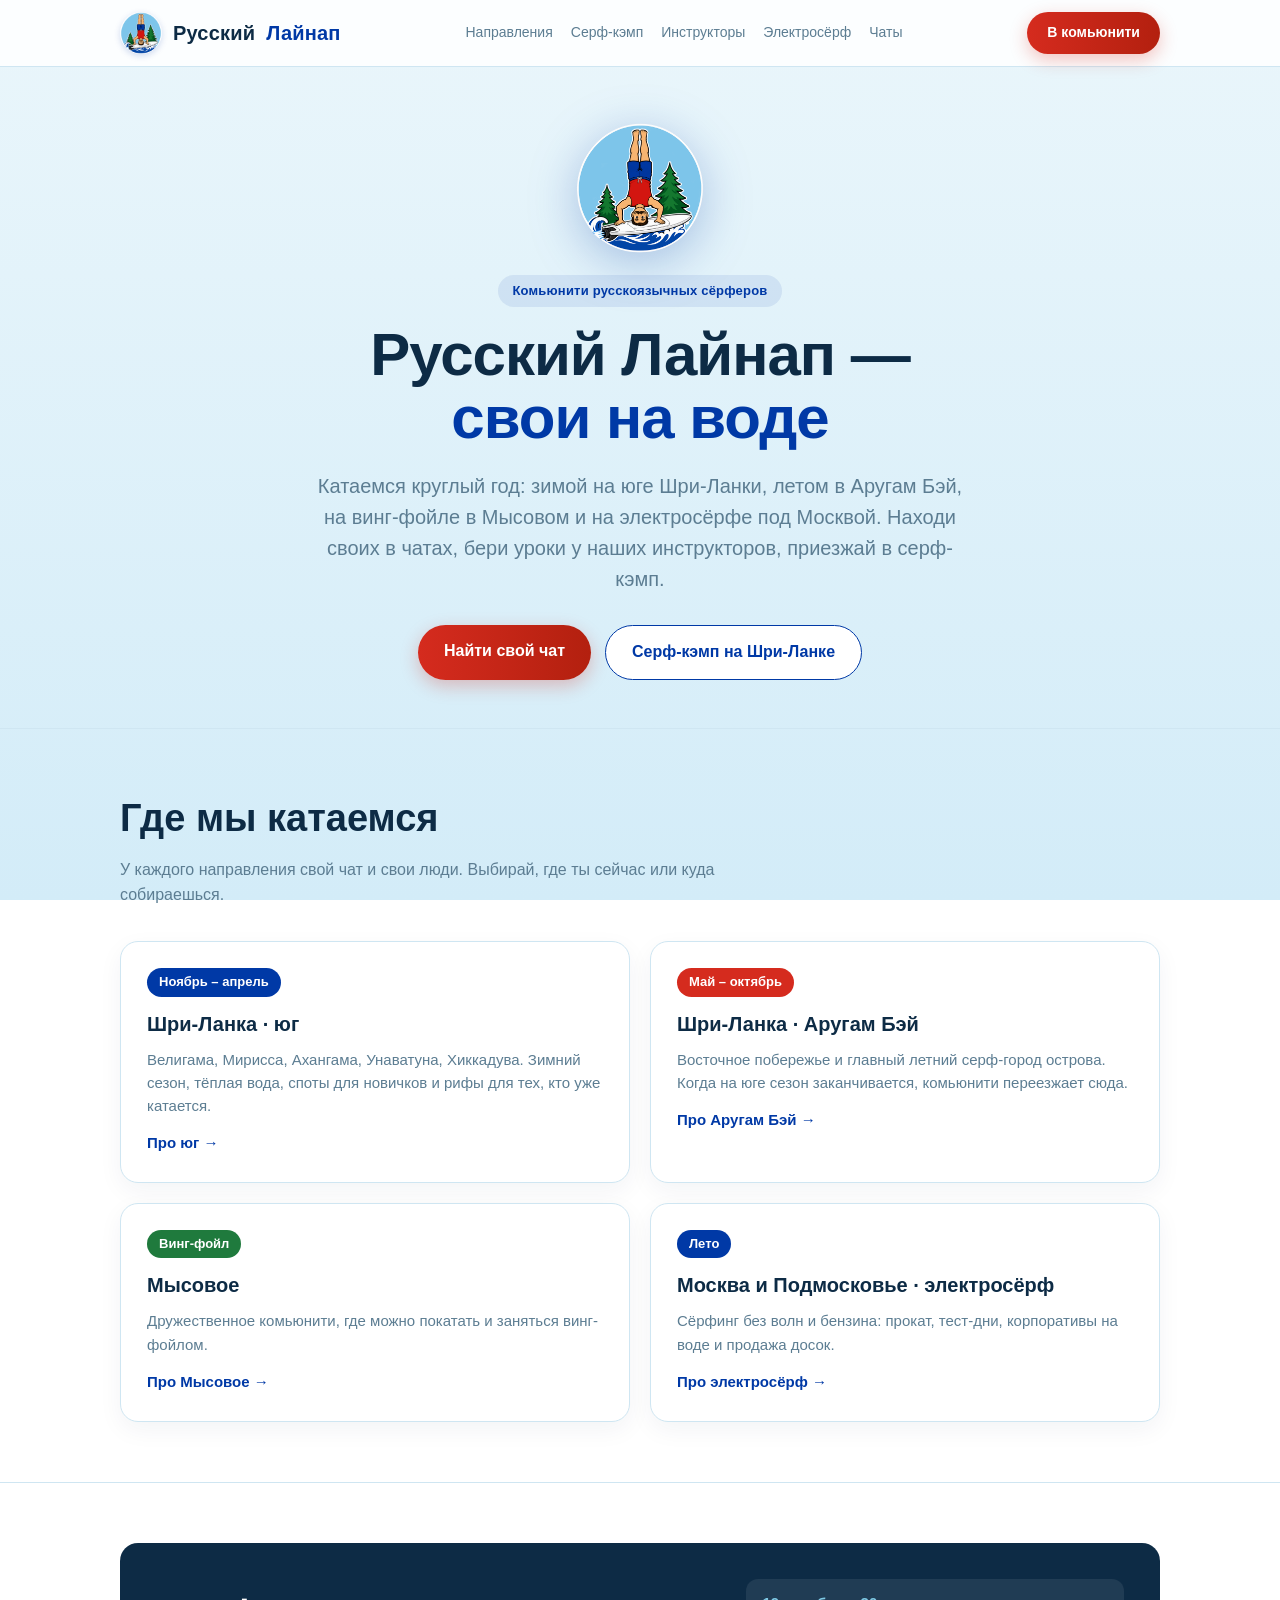
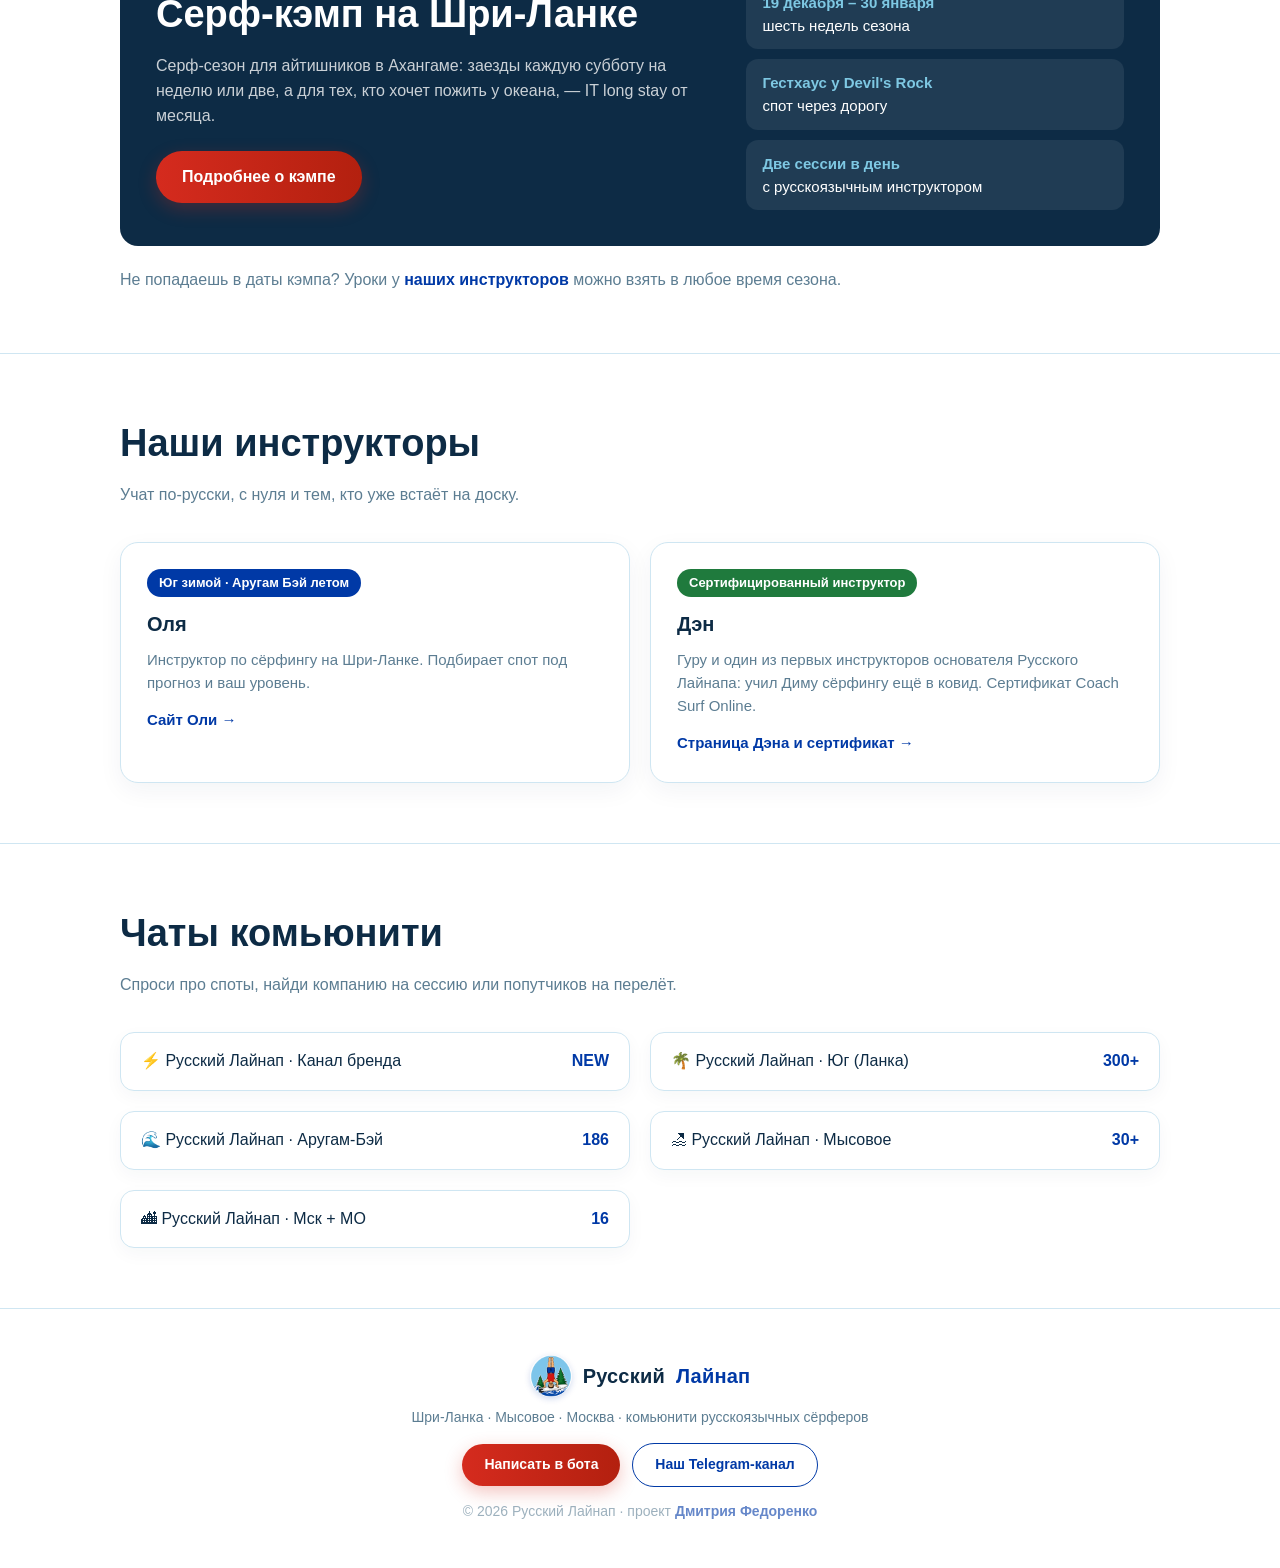
==== commit 9e7fed5a: "Дэн: гуру и один из первых инструкторов Димы, отзыв на странице Co-Authored-By: Claude Opus 5.5 <nor" ====
--- a/index.html
+++ b/index.html
@@ -242,7 +242,7 @@
     <a class="card" href="/instruktory/den/">
       <span class="when green">Сертифицированный инструктор</span>
       <h3>Дэн</h3>
-      <p>Прошёл курс «Теория и методика спортивной подготовки по виду спорта сёрфинг» Coach Surf Online.</p>
+      <p>Гуру и один из первых инструкторов основателя Русского Лайнапа: учил Диму сёрфингу ещё в ковид. Сертификат Coach Surf Online.</p>
       <span class="more">Страница Дэна и сертификат →</span>
     </a>
   </div>
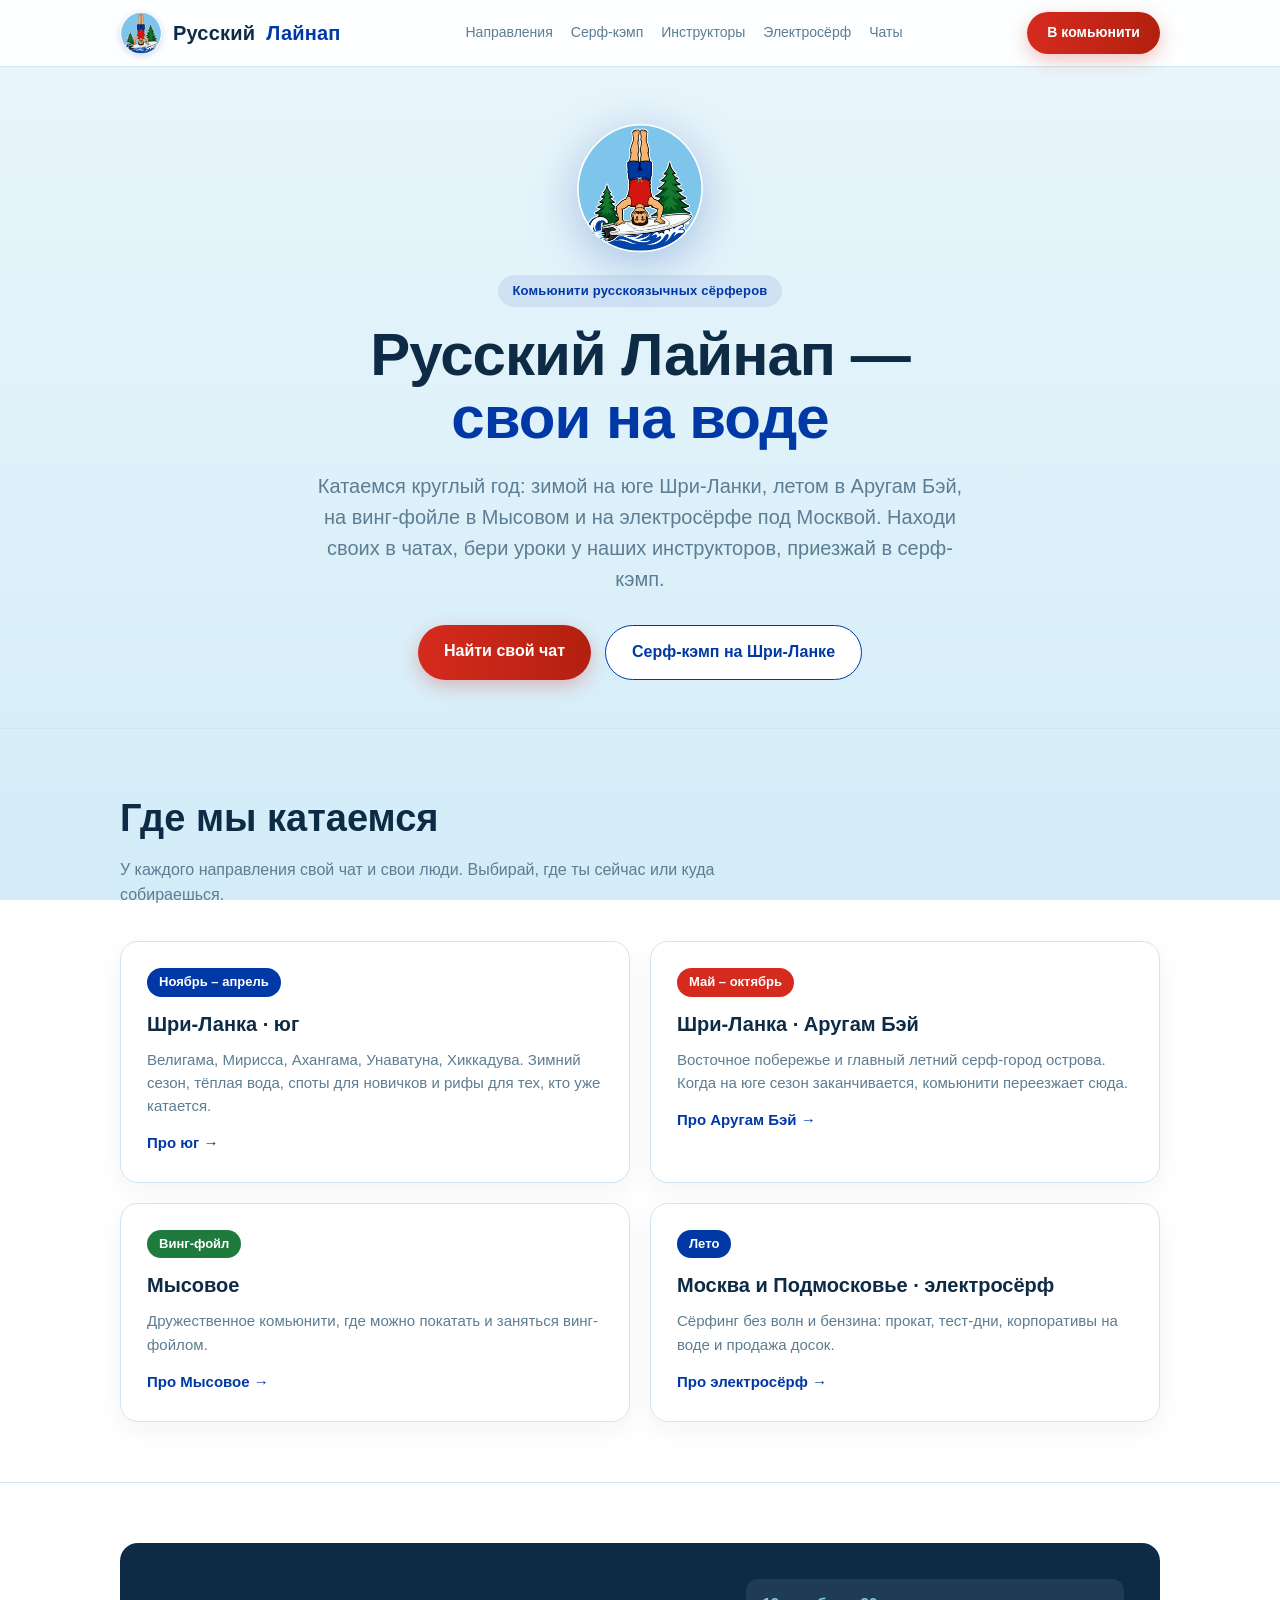
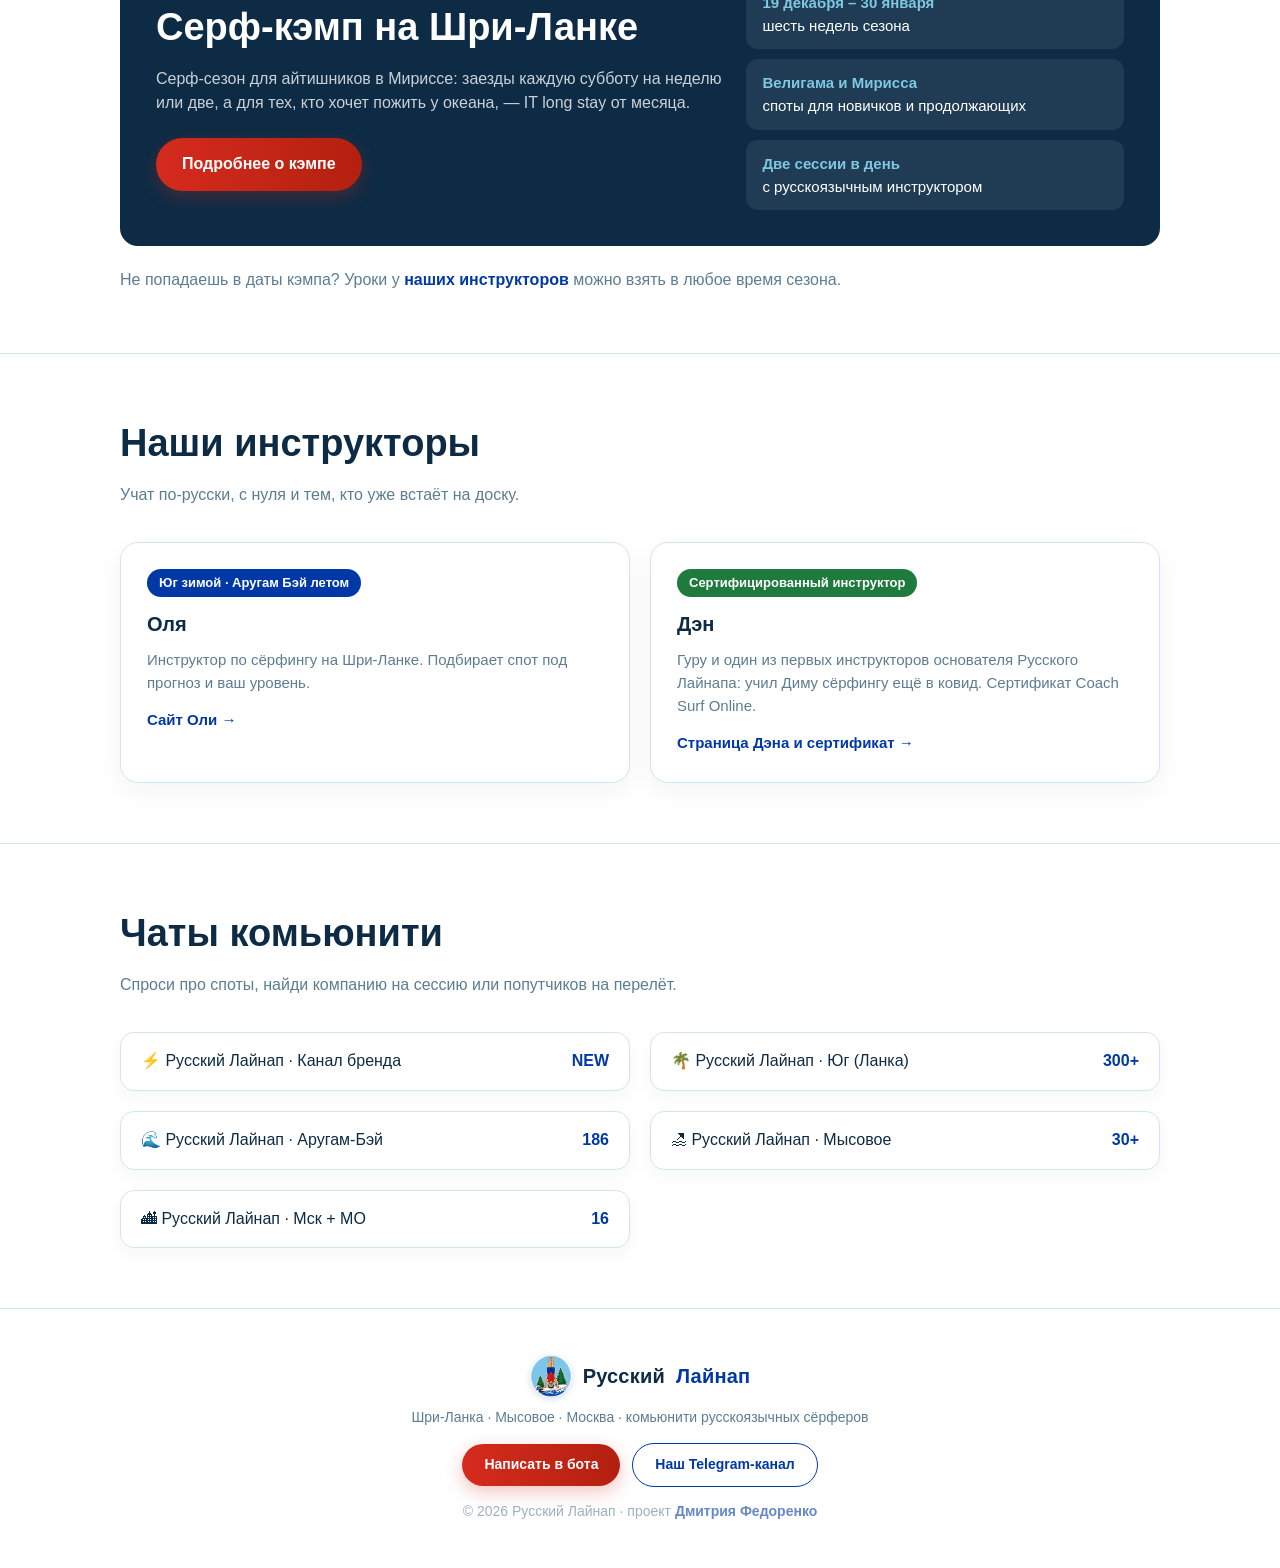
==== commit 954e15de: "Кэмп в Мириссе вместо Ахангамы Co-Authored-By: Claude Opus 5.5 <noreply@anthropic.com>" ====
--- a/index.html
+++ b/index.html
@@ -186,25 +186,25 @@
   <h2>Где мы катаемся</h2>
   <p class="sub">У каждого направления свой чат и свои люди. Выбирай, где ты сейчас или куда собираешься.</p>
   <div class="grid g2">
-    <a class="card" href="/shri-lanka/#yug">
+    <a class="card" href="/shri-lanka/#yug" data-goal="direction_click">
       <span class="when">Ноябрь – апрель</span>
       <h3>Шри-Ланка · юг</h3>
       <p>Велигама, Мирисса, Ахангама, Унаватуна, Хиккадува. Зимний сезон, тёплая вода, споты для новичков и рифы для тех, кто уже катается.</p>
       <span class="more">Про юг →</span>
     </a>
-    <a class="card" href="/shri-lanka/#arugam">
+    <a class="card" href="/shri-lanka/#arugam" data-goal="direction_click">
       <span class="when warm">Май – октябрь</span>
       <h3>Шри-Ланка · Аругам Бэй</h3>
       <p>Восточное побережье и главный летний серф-город острова. Когда на юге сезон заканчивается, комьюнити переезжает сюда.</p>
       <span class="more">Про Аругам Бэй →</span>
     </a>
-    <a class="card" href="/mysovoe/">
+    <a class="card" href="/mysovoe/" data-goal="direction_click">
       <span class="when green">Винг-фойл</span>
       <h3>Мысовое</h3>
       <p>Дружественное комьюнити, где можно покатать и заняться винг-фойлом.</p>
       <span class="more">Про Мысовое →</span>
     </a>
-    <a class="card" href="/elektroserf/">
+    <a class="card" href="/elektroserf/" data-goal="direction_click">
       <span class="when">Лето</span>
       <h3>Москва и Подмосковье · электросёрф</h3>
       <p>Сёрфинг без волн и бензина: прокат, тест-дни, корпоративы на воде и продажа досок.</p>
@@ -217,12 +217,12 @@
   <div class="camp">
     <div>
       <h2>Серф-кэмп на Шри-Ланке</h2>
-      <p>Серф-сезон для айтишников в Ахангаме: заезды каждую субботу на неделю или две, а для тех, кто хочет пожить у океана, — IT long stay от месяца.</p>
+      <p>Серф-сезон для айтишников в Мириссе: заезды каждую субботу на неделю или две, а для тех, кто хочет пожить у океана, — IT long stay от месяца.</p>
       <a href="/camp/" class="btn">Подробнее о кэмпе</a>
     </div>
     <ul class="facts">
       <li><b>19 декабря – 30 января</b><br>шесть недель сезона</li>
-      <li><b>Гестхаус у Devil's Rock</b><br>спот через дорогу</li>
+      <li><b>Велигама и Мирисса</b><br>споты для новичков и продолжающих</li>
       <li><b>Две сессии в день</b><br>с русскоязычным инструктором</li>
     </ul>
   </div>
@@ -271,5 +271,6 @@
 </div></footer>
 
 <script src="/bot.js"></script>
+<script src="/metrika.js"></script>
 </body>
 </html>
